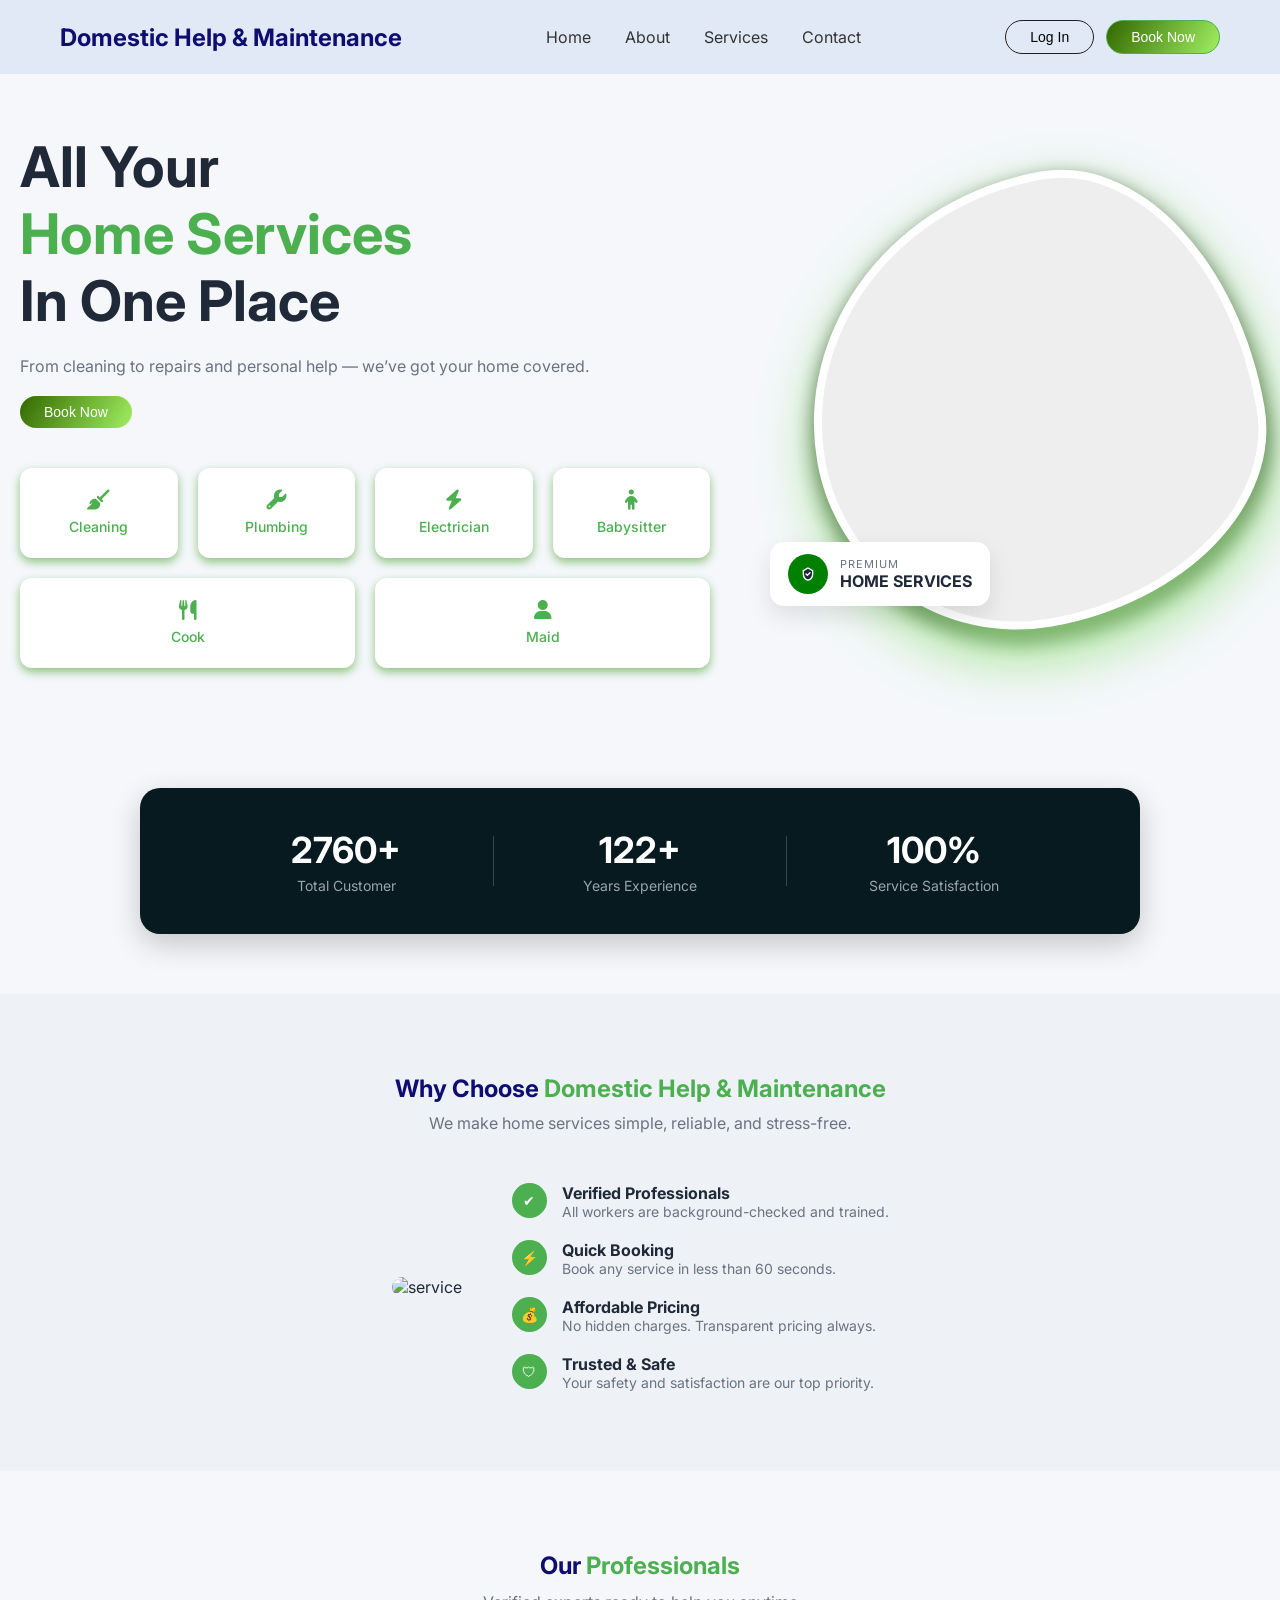
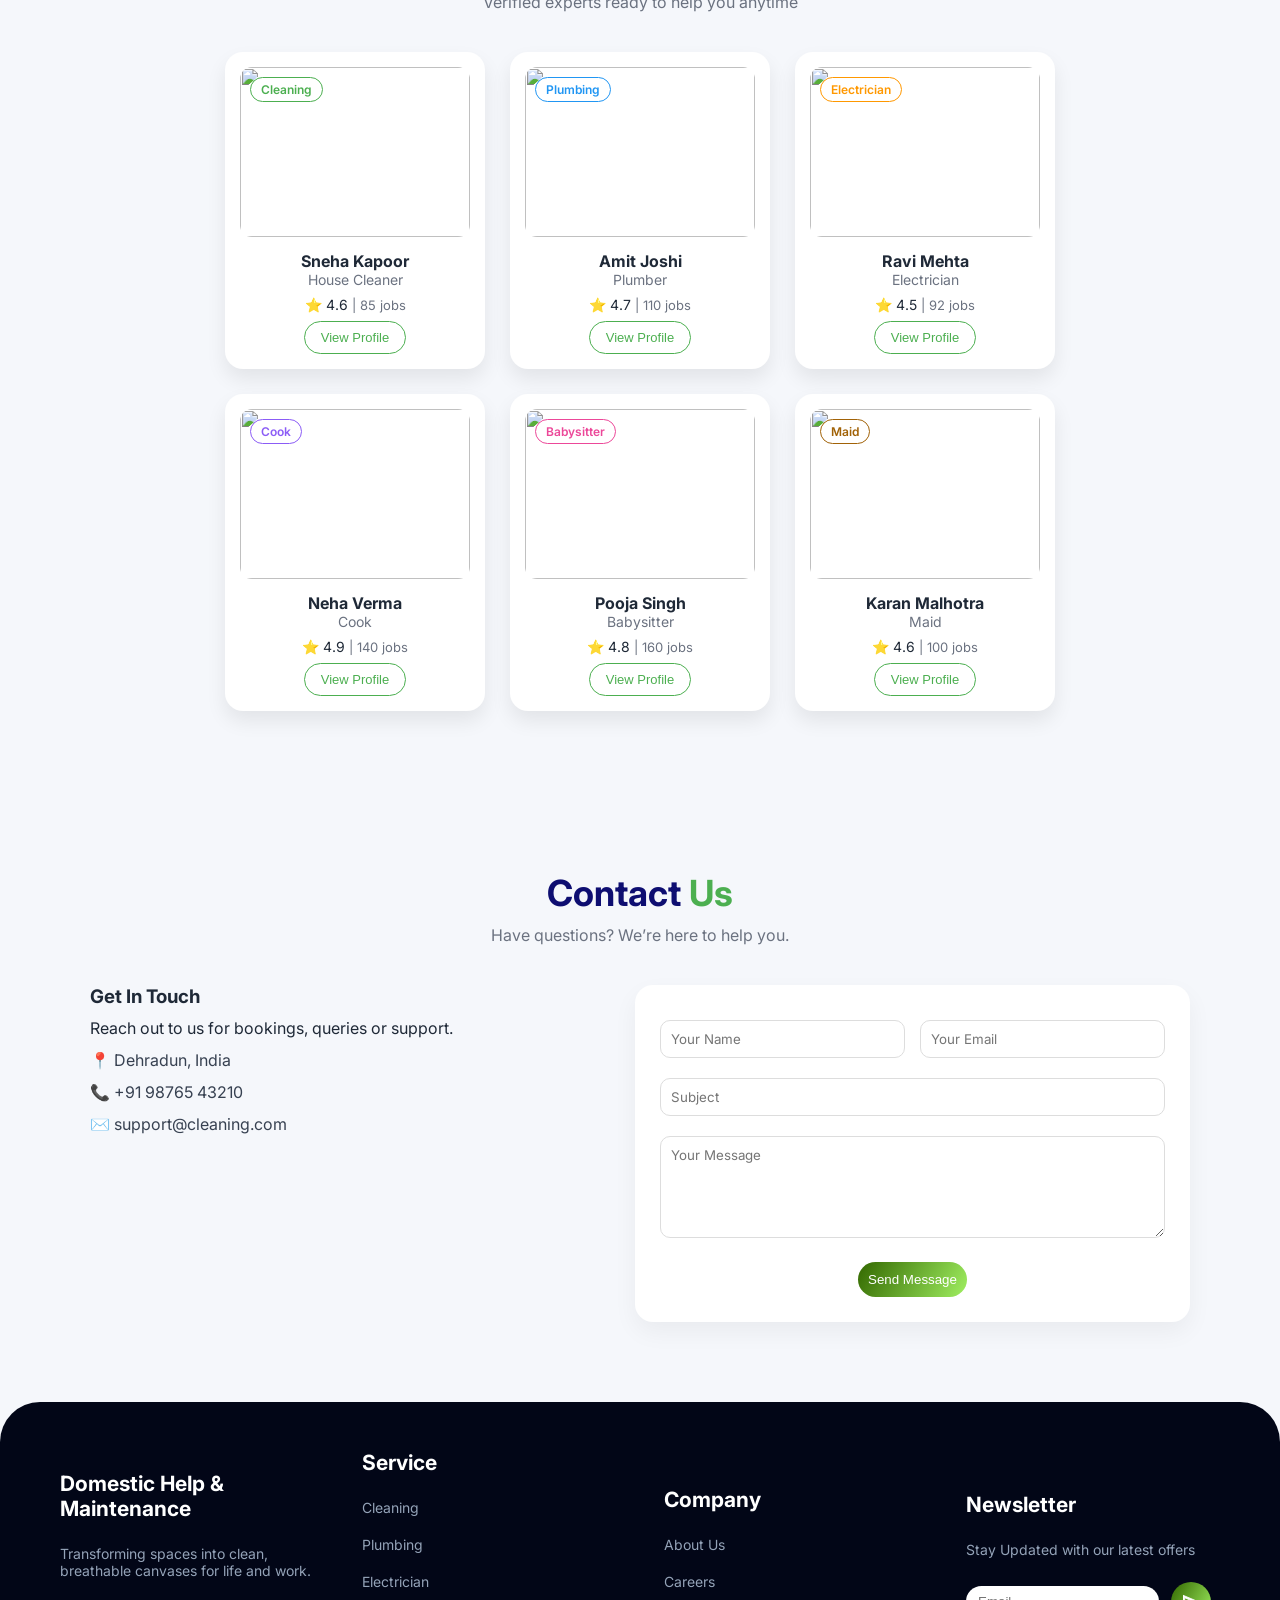
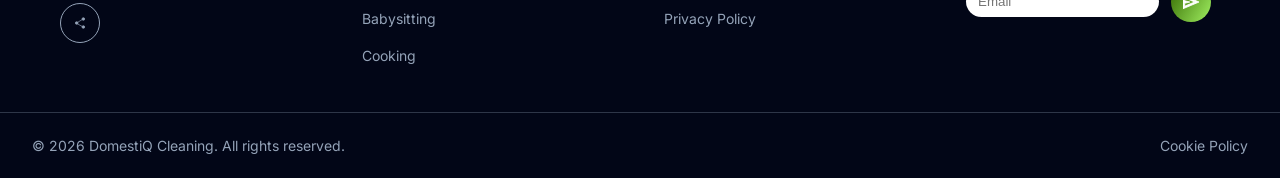
==== index.html @ 8d1238a6 "Removed duplicate images from root, kept images folder clean" ====
<!DOCTYPE html>
<html lang="en">
<head>
  <meta charset="UTF-8">
  <meta name="viewport" content="width=device-width, initial-scale=1.0">
  <title>Cleaning Service</title>
  <link rel="stylesheet" href="style.css">
  <link href="https://fonts.googleapis.com/css2?family=Inter:wght@300;400;600;700&display=swap" rel="stylesheet">
  <link rel="stylesheet" href="https://cdnjs.cloudflare.com/ajax/libs/font-awesome/6.5.0/css/all.min.css">
</head>
<body>

<header>
  <h2>Domestic Help & Maintenance</h2>
  <nav>
    <a href="#home">Home</a>
    <a href="#about">About</a>
    <a href="#services">Services</a>
    <a href="#contact">Contact</a>
    <span id="userDisplay"></span>
  </nav>
    <div class="buttons">
    <a href="login.html"><button class="button ordinary">Log In</button></a>
    <button onclick="document.getElementById('contact').scrollIntoView({behavior:'smooth'})"  class="button green">Book Now</button>
  </div>
</header>

<section id="home" class="hero">
  <div class="hero-text">
    <h1>All Your <br> <span>Home Services</span> <br>In One Place</h1>
<p>From cleaning to repairs and personal help — we’ve got your home covered.</p>
    <button onclick="document.getElementById('contact').scrollIntoView({behavior:'smooth'})"  class="btn-primary">Book Now</button>

      <section id="services" class="features">

<div class="card" onclick="selectService('Cleaning')">
  <i class="fas fa-broom"></i>
  <span>Cleaning</span>
</div>

<div class="card" onclick="selectService('Plumbing')">
  <i class="fas fa-wrench"></i>
  <span>Plumbing</span>
</div>

<div class="card" onclick="selectService('Electrician')">
  <i class="fas fa-bolt"></i>
  <span>Electrician</span>
</div>

<div class="card" onclick="selectService('Babysitter')">
  <i class="fas fa-child"></i>
  <span>Babysitter</span>
</div>

<div class="card" onclick="selectService('Cook')">
  <i class="fas fa-utensils"></i>
  <span>Cook</span>
</div>

<div class="card" onclick="selectService('Maid')">
  <i class="fas fa-user"></i>
  <span>Maid</span>
</div>

</section>
  </div>
    <!-- IMAGE SIDE -->
    <div class="hero-wrapper">

        <div class="hero-img">
            <img src="home.png" alt="cleaner">
        </div>

        <div class="badge">
            <div class="icon">
                <svg viewBox="0 0 24 24" fill="none">
                    <path d="M12 3l7 4v5c0 5-3.5 9-7 9s-7-4-7-9V7l7-4z"
                          stroke="white" stroke-width="2"/>
                    <path d="M9 12l2 2 4-4"
                          stroke="white" stroke-width="2"
                          stroke-linecap="round"
                          stroke-linejoin="round"/>
                </svg>
            </div>
            <div class="badge-text">
                <span class="small">PREMIUM</span>
                <span class="big">HOME SERVICES</span>
          </div>
         </div>
</section>

<section class="stats">
    <div class="stats-container">
        <div class="stat">
            <h2>2760+</h2>
            <p>Total Customer</p>
        </div>

        <div class="divider"></div>

        <div class="stat">
            <h2>122+</h2>
            <p>Years Experience</p>
        </div>

        <div class="divider"></div>

        <div class="stat">
            <h2>100%</h2>
            <p>Service Satisfaction</p>
        </div>
    </div>
</section>

<!--WHY CHOOSE US -->

<section id="about" class="why">

  <h2>Why Choose <span>Domestic Help & Maintenance</span></h2>
  <p class="sub">We make home services simple, reliable, and stress-free.</p>

  <div class="why-container">

    <!-- LEFT IMAGE -->
    <div class="why-image">
      <img src="why.png" alt="service">
    </div>

    <!-- RIGHT CONTENT -->
    <div class="why-content">

      <div class="why-item">
        <div class="icon">✔</div>
        <div>
          <h3>Verified Professionals</h3>
          <p>All workers are background-checked and trained.</p>
        </div>
      </div>

      <div class="why-item">
        <div class="icon">⚡</div>
        <div>
          <h3>Quick Booking</h3>
          <p>Book any service in less than 60 seconds.</p>
        </div>
      </div>

      <div class="why-item">
        <div class="icon">💰</div>
        <div>
          <h3>Affordable Pricing</h3>
          <p>No hidden charges. Transparent pricing always.</p>
        </div>
      </div>

      <div class="why-item">
        <div class="icon">🛡</div>
        <div>
          <h3>Trusted & Safe</h3>
          <p>Your safety and satisfaction are our top priority.</p>
        </div>
      </div>
    </div>

  </div>

</section>

<!--WORKERS-->
<section class="workers">

  <h2>Our <span>Professionals</span></h2>
  <p class="sub">Verified experts ready to help you anytime</p>

  <div class="worker-grid">

    <!-- CARD -->
    <div class="worker-card">
      <div class="img-box">
        <span class="tag green">Cleaning</span>
        <img src="clean.png">
      </div>
      <h3>Sneha Kapoor</h3>
      <p>House Cleaner</p>
      <div class="rating">⭐ 4.6 <span>| 85 jobs</span></div>
      <button onclick="viewProfile('Sneha Kapoor','House Cleaner','4.6','85')">
        
  View Profile
</button>
    </div>

    <div class="worker-card">
      <div class="img-box">
        <span class="tag blue">Plumbing</span>
        <img src="plumber.png">
      </div>
      <h3>Amit Joshi</h3>
      <p>Plumber</p>
      <div class="rating">⭐ 4.7 <span>| 110 jobs</span></div>
      <button onclick="viewProfile('Amit Joshi','Plumber','4.7','110')">View Profile</button>
    </div>

    <div class="worker-card">
      <div class="img-box">
        <span class="tag orange">Electrician</span>
        <img src="elect.png">
      </div>
      <h3>Ravi Mehta</h3>
      <p>Electrician</p>
      <div class="rating">⭐ 4.5 <span>| 92 jobs</span></div>
      <button onclick="viewProfile('Ravi Mehta','Electrician','4.5','92')">View Profile</button>
    </div>

    <div class="worker-card">
      <div class="img-box">
        <span class="tag purple">Cook</span>
        <img src="cook.png">
      </div>
      <h3>Neha Verma</h3>
      <p>Cook</p>
      <div class="rating">⭐ 4.9 <span>| 140 jobs</span></div>
      <button onclick="viewProfile('Neha Verma','Cook','4.9','140')">View Profile</button>
    </div>

    <div class="worker-card">
      <div class="img-box">
        <span class="tag pink">Babysitter</span>
        <img src="babysit.png">
      </div>
      <h3>Pooja Singh</h3>
      <p>Babysitter</p>
      <div class="rating">⭐ 4.8 <span>| 160 jobs</span></div>
      <button onclick="viewProfile('Pooja Singh','Babysitter','4.8','160')">View Profile</button>

    </div>

    <div class="worker-card">
      <div class="img-box">
        <span class="tag brown">Maid</span>
        <img src="maid.png">
      </div>
      <h3>Karan Malhotra</h3>
      <p>Maid</p>
      <div class="rating">⭐ 4.6 <span>| 100 jobs</span></div>
      <button onclick="viewProfile('Karan Malhotra','Maid','4.6','100')">View Profile</button>
    </div>

  </div>

</section>

<!--CONTACT-->
<section id="contact" class="contact">

  <h2>Contact <span>Us</span></h2>
  <p class="sub">Have questions? We’re here to help you.</p>

  <div class="contact-container">

    <!-- LEFT INFO -->
    <div class="contact-info">
      <h3>Get In Touch</h3>
      <p>Reach out to us for bookings, queries or support.</p>

      <div class="info-item">
        📍 <span>Dehradun, India</span>
      </div>

      <div class="info-item">
        📞 <span>+91 98765 43210</span>
      </div>

      <div class="info-item">
        ✉️ <span>support@cleaning.com</span>
      </div>
    </div>

    <!-- RIGHT FORM -->
    <form class="contact-form">

      <div class="input-group">
        <input type="text" placeholder="Your Name" required>
        <input type="email" placeholder="Your Email" required>
      </div>

      <input type="text" placeholder="Subject">

      <textarea rows="5" placeholder="Your Message"></textarea>

      <button type="submit">Send Message</button>

    </form>

  </div>

</section>
<footer class="footer">

  <div class="mainContainer">

    <!-- Column 1 -->
    <div class="container">
      <h2>Domestic Help & Maintenance</h2>
      <p>
        Transforming spaces into clean, breathable canvases for life and work.
      </p>

      <button class="icon icon-outline">
        <!-- Share Icon -->
        <svg viewBox="0 0 24 24" fill="none">
          <circle cx="7" cy="12" r="2" stroke="currentColor"/>
          <circle cx="17" cy="6" r="2" stroke="currentColor"/>
          <circle cx="17" cy="18" r="2" stroke="currentColor"/>
          <path d="M15 7L8.5 11" stroke="currentColor" stroke-linecap="round"/>
          <path d="M8.5 13.5L15 17" stroke="currentColor" stroke-linecap="round"/>
        </svg>
      </button>
    </div>

    <!-- Column 2 -->
    <div class="container">
      <h2>Service</h2>
      <ul>
        <li>Cleaning</li>
<li>Plumbing</li>
<li>Electrician</li>
<li>Babysitting</li>
<li>Cooking</li>
      </ul>
    </div>

    <!-- Column 3 -->
    <div class="container">
      <h2>Company</h2>
      <ul>
        <li>About Us</li>
        <li>Careers</li>
        <li>Privacy Policy</li>
      </ul>
    </div>

    <!-- Column 4 -->
    <div class="container">
      <h2>Newsletter</h2>
      <p>Stay Updated with our latest offers</p>

      <div class="mail">
        <input type="text" placeholder="Email" />

        <button class="icon icon-green">
          <!-- Send Icon -->
          <svg viewBox="0 0 19 16">
            <path d="M0 16V0L19 8L0 16ZM2 13L13.85 8L2 3V6.5L8 8L2 9.5V13Z"/>
          </svg>
        </button>
      </div>
    </div>

  </div>

  <!-- Bottom Bar -->
  <div class="horizontalBorder">
    <p>© 2026 DomestiQ Cleaning. All rights reserved.</p>

    <div class="links">
      <p>Cookie Policy</p>
    </div>
  </div>

</footer>

<div id="profileModal" class="modal">
  <div class="modal-content">
    <h3 id="pName"></h3>
    <p id="pRole"></p>
    <p id="pRating"></p>
    <button onclick="closeProfile()">Close</button>
  </div>
</div>

<!--JS-->
<script>
function selectService(service){

  document.querySelectorAll(".worker-card").forEach(card=>{
    if(card.innerText.includes(service)){
      card.style.display = "block";
    } else {
      card.style.display = "none";
    }
  });

  document.querySelector(".workers").scrollIntoView({
    behavior: "smooth"
  });
}

function viewProfile(name, role, rating, jobs){
  document.getElementById("profileModal").style.display = "flex";

  document.getElementById("pName").innerText = name;
  document.getElementById("pRole").innerText = role;
  document.getElementById("pRating").innerText =
    "⭐ " + rating + " | " + jobs + " jobs";
}

function closeProfile(){
  document.getElementById("profileModal").style.display = "none";

}
function openBooking(service){
  localStorage.setItem("selectedService", service);
  document.getElementById("bookingModal").style.display = "flex";
}
document.getElementById("serviceName").innerText =
  localStorage.getItem("selectedService");
  
let user = localStorage.getItem("userEmail");

if(user){
  document.getElementById("userDisplay").innerText = "Hi, " + user;
}
</script>
</body>
</html>
---- style.css ----
* {
  margin: 0;
  padding: 0;
  box-sizing: border-box;
}
html {
  scroll-behavior: smooth;
}
body {
  font-family: "Inter", sans-serif;
  background: #f5f7fb;
  color: #1f2937;
}

header {
  display: flex;
  justify-content: space-between;
  align-items: center;
  padding: 20px 60px;
  background-color: #e1e9f7;
}
h2{
  color: rgb(14, 14, 113);
}

nav a {
  margin: 0 15px;
  text-decoration: none;
  color: #333;
}

.buttons {
  display: flex;
  gap: 12px;
}
 .button {
  padding: 8px 24px;
  border: 0;
  border-radius: 44px;

  font-size: 14px;
  text-align: center;
  white-space: nowrap;
  cursor: pointer;

 }

/* 🔑 IMPORTANT: this is how you combine classes in normal CSS */
.button.ordinary {
  background-color: transparent;
  color: #000;
  border: solid 0.8px #1f1f1f;
}

.button.green {
  background: linear-gradient(
    300deg,
    rgba(160, 239, 97, 1) 0%,
    rgba(51, 104, 0, 1) 100%
  );
  color: white;
}
.btn-primary{
  background: linear-gradient(
    300deg,
    rgba(160, 239, 97, 1) 0%,
    rgba(51, 104, 0, 1) 100%
  );
  color: white;
    padding: 8px 24px;
  border: 0;
  border-radius: 44px;

  font-size: 14px;
  text-align: center;
  white-space: nowrap;
  cursor: pointer;

}

.hero {
  display: flex;
  align-items: center;
  justify-content: space-between;
  padding: 60px;
  max-width: 1400px;   /* THIS is the key */
    margin: 0 auto;      /* centers everything */

    padding: 60px 20px;  /* less side padding */
    gap: 40px;           /* spacing between text & image */

}
.hero-text h1 {
  font-size: 56px;
  line-height: 1.2;
}
.hero-text span {
  color: #4caf50;
}
.hero-text p {
  margin: 20px 0;
  color: #6b7280;
}
.hero-wrapper {
    position: relative;
    width: fit-content;
}

/* blob shape */
.hero-img {
    width: 450px;
    height: 450px;
    border-radius: 60% 40% 55% 45% / 55% 60% 40% 45%;
    overflow: hidden;
    background: #eee;

    transform: rotate(-10deg);
    border: 8px solid #fff; /* white outline */
     box-shadow: 
        0 25px 60px rgba(151, 226, 130, 0.994),
        0 10px 20px rgb(16, 13, 13);
}

/* image inside */
.hero-img img {
    width: 120%;
    height: 120%;
    object-fit: cover;

    transform: rotate(10deg); /* fix tilt */
}

.badge {
    display: flex;
    align-items: center;
    gap: 14px;
    position: absolute;
    bottom: 30px;
    left: -50px;
    background: #f3f4f6; /* soft gray */
    padding: 14px 20px;

    border-radius: 16px;
    width: fit-content;

    box-shadow: 0 15px 30px rgba(0,0,0,0.1);
}

/* icon circle */
.badge-icon {
    width: 48px;
    height: 48px;
    background: #2e7d32;

    border-radius: 50%;

    display: flex;
    align-items: center;
    justify-content: center;
}

.badge-icon svg {
    width: 22px;
    height: 22px;
}

/* text */
.badge-text {
    display: flex;
    flex-direction: column;
}

.small {
    font-size: 11px;
    color: #6b7280;
    letter-spacing: 1px;
}

.big {
    font-size: 16px;
    font-weight: 700;
    color: #1f2937;
}
.features {
  display: flex;
  gap: 20px;
  padding: 40px 60px 0 0 ;
  justify-content: center;
  flex-wrap: wrap;
}
.card {
  display: flex;
  flex-direction: column;   /* THIS is the main change */
  align-items: center;
  justify-content: center;
  gap: 8px;
  flex: 1 1 150px; /* responsive sizing */
  width: 150px;
  height:90px;
  padding: 15px;
  background: #ffffff;
  border-radius: 12px;
  text-align: center;
  box-shadow: 0 4px 10px rgb(141, 194, 126);
}
.card i {
  font-size: 20px;
  color: #4caf50;
}
.card span {
  font-size: 14px;
  font-weight: 500;
  white-space: nowrap;
}

/* BADGE */
.badge {
    position: absolute;
    bottom: 20px;
    left: -40px;

    display: flex;
    align-items: center;
    gap: 12px;

    background: white;
    padding: 12px 18px;
    border-radius: 14px;
    box-shadow: 0 10px 25px rgba(0,0,0,0.1);
}

.icon {
    background: green;
    width: 36px;
    height: 36px;
    border-radius: 50%;

    display: flex;
    align-items: center;
    justify-content: center;
}

.icon svg {
    width: 18px;
}

.stats {
    display: flex;
    justify-content: center;
    margin: 60px 0;
}

.stats-container {
    background: #071a1f;
    color: white;
    display: flex;
    align-items: center;
    justify-content: space-between;
    padding: 40px 60px;
    border-radius: 20px;
    width: 80%;
    max-width: 1000px;
    box-shadow: 0 10px 30px rgba(0,0,0,0.2);
}

.stat {
    text-align: center;
    flex: 1;
}

.stat h2 {
    font-size: 36px;
    font-weight: 700;
}

.stat p {
    font-size: 14px;
    color: #9ca3af;
    margin-top: 5px;
}
.stats h2{
  color:white;
}
/* vertical lines */
.divider {
    width: 1px;
    height: 50px;
    background: rgba(255,255,255,0.2);
}

/* why choose us */

/* WHY SECTION */
.why {
  padding: 80px 20px;
  background: #eef2f7;
  text-align: center;
}
.why h2 {
  margin-bottom: 10px;
}
.why h2 span {
  color: #4caf50;
}

.why .sub {
  color: #6b7280;
  margin-bottom: 50px;
   margin-top: 10px;
}

/* LAYOUT */
.why-container {
  display: flex;
  align-items: center;
  justify-content: center;
  gap: 50px;

  max-width: 1100px;
  margin: auto;
  flex-wrap: wrap;
}

/* IMAGE */
.why-image img {
  width: 350px;
  border-radius: 20px;
  object-fit: cover;
}

/* CONTENT */
.why-content {
  display: flex;
  flex-direction: column;
  gap: 20px;
  max-width: 450px;
  text-align: left;
}

/* ITEM */
.why-item {
  display: flex;
  gap: 15px;
  align-items: flex-start;
}

/* ICON */
.why-item .icon {
  background: #4caf50;
  color: white;
  width: 35px;
  height: 35px;
  border-radius: 50%;

  display: flex;
  align-items: center;
  justify-content: center;

  font-size: 14px;
}

/* TEXT */
.why-item h3 {
  font-size: 16px;
}

.why-item p {
  font-size: 14px;
  color: #6b7280;
}

/* WORKERS SECTION */
.workers {
  padding: 80px 20px;
  text-align: center;
}

.workers h2 {
  margin-bottom: 12px;
}

.workers h2 span {
  color: #4caf50;
}

.workers .sub {
  color: #6b7280;
  margin-top: 0;
  margin-bottom: 40px;
}

/* FLEX GRID */
.worker-grid {
  display: flex;
  flex-wrap: wrap;
  justify-content: center;
  gap: 25px;

  max-width: 1100px;
  margin: auto;
}

/* CARD */
.worker-card {
  flex: 0 1 260px;

  background: white;
  border-radius: 18px;
  padding: 15px;
  text-align: center;

  box-shadow: 0 10px 20px rgba(0,0,0,0.08);
  transition: 0.3s;
}

/* IMAGE BOX */
.img-box {
  position: relative;
}

.img-box img {
  width: 100%;
  height: 170px;
  object-fit: cover;
  border-radius: 12px;
}

/* TAG */
.tag {
  position: absolute;
  top: 10px;
  left: 10px;

  padding: 4px 10px;
  font-size: 12px;
  border-radius: 20px;
  background: white;
  font-weight: 600;
}

/* TAG COLORS */
.green { color: #4caf50; border: 1px solid #4caf50; }
.blue { color: #2196f3; border: 1px solid #2196f3; }
.orange { color: #ff9800; border: 1px solid #ff9800; }
.purple { color: #8b5cf6; border: 1px solid #8b5cf6; }
.pink { color: #ec4899; border: 1px solid #ec4899; }
.brown { color: #a16207; border: 1px solid #a16207; }

/* TEXT */
.worker-card h3 {
  margin-top: 10px;
  font-size: 16px;
}

.worker-card p {
  font-size: 14px;
  color: #6b7280;
}

.rating {
  font-size: 14px;
  margin: 8px 0;
}

.rating span {
  color: #6b7280;
  font-size: 13px;
}

/* BUTTON */
.worker-card button {
  padding: 8px 16px;
  border-radius: 20px;
  border: 1px solid #4caf50;
  background: transparent;
  color: #4caf50;
  cursor: pointer;
  font-size: 13px;
}

.worker-card button:hover {
  background: #4caf50;
  color: white;
}

/* HOVER */
.worker-card:hover {
  transform: translateY(-6px);
  box-shadow: 0 15px 30px rgba(0,0,0,0.15);
}

.checks {
  margin-top: 10px;
  display: flex;
  gap: 15px;
  color: #2e7d32;
  font-size: 14px;
}

.contact {
  padding: 80px 20px;
  background: #f5f7fb;
  text-align: center;
}

.contact h2 {
  font-size: 36px;
}

.contact h2 span {
  color: #4caf50;
}

.contact .sub {
  color: #6b7280;
  margin: 10px 0 40px;
}

/* LAYOUT */
.contact-container {
  display: flex;
  gap: 40px;
  max-width: 1100px;
  margin: auto;
  align-items: flex-start;
}

/* LEFT */
.contact-info {
  flex: 1;
  text-align: left;
}

.contact-info h3 {
  margin-bottom: 10px;
}

.info-item {
  margin: 12px 0;
  color: #374151;
}

/* RIGHT FORM */
.contact-form {
  flex: 1;
  background: white;
  padding: 25px;
  border-radius: 18px;
  box-shadow: 0 10px 25px rgba(0,0,0,0.05);
}

.input-group {
  display: flex;
  gap: 15px;
}

.contact-form input,
.contact-form textarea {
  width: 100%;
  margin: 10px 0;
  padding: 10px;
  border-radius: 10px;
  border: 1px solid #ddd;
  font-family: inherit;
}

.contact-form button {
  margin-top: 10px;
  padding: 10px;
  border: none;
  border-radius: 25px;
  background: linear-gradient(300deg, #a0ef61, #336800);
  color: white;
  cursor: pointer;
}
.footer {
  width: 100%;
  background-color: #020617;
  color: #94A3B8;

  position: relative;
  bottom: 0;

  font-size: 14px;
  border-radius: 40px 40px 0 0;
}

.mainContainer {
  padding: 48px 60px;

  display: flex;
  gap: 48px;

  align-items: center;
  justify-content: space-between;
}

.container {
  width: 260px;

  display: flex;
  flex-direction: column;
  gap: 24px;
}

.container h2 {
  color: white;
}

.container ul {
  list-style: none;
  padding: 0;

  display: flex;
  flex-direction: column;
  gap: 20px;
}

.mail {
  display: flex;
  gap: 12px;
  align-items: center;
}

.mail input {
  padding: 8px 12px;
  border-radius: 20px;
  border: none;
  outline: none;
}

/* Bottom */
.horizontalBorder {
  padding: 24px 32px;

  display: flex;
  justify-content: space-between;
  align-items: center;

  border-top: 1px solid #94a3b84e;
}

.links {
  display: flex;
  gap: 12px;
}

/* Buttons */
.icon {
  width: 40px;
  height: 40px;

  display: flex;
  align-items: center;
  justify-content: center;

  border-radius: 50%;
  border: none;
  cursor: pointer;
}

/* Outline icon (share) */
.icon-outline {
  border: 1px solid #94A3B8;
  color: #94A3B8;
  background: transparent;
}

/* Green icon (send) */
.icon-green {
  background: linear-gradient(
    300deg,
    rgba(160, 239, 97, 1) 0%,
    rgba(51, 104, 0, 1) 100%
  );
  color: white;
}

/* SVG inside buttons */
.icon svg {
  width: 16px;
  height: 16px;
  stroke: currentColor;
  fill: currentColor;
}


/* grid fix using flex */
.why-grid{
  display: flex;  
  flex-direction: column;

  gap: 20px;
}

.top-flex{
  display: flex;  
  flex-direction: row;
  gap: 20px;
}

.bottom-flex{
  display: flex;  
  flex-direction: row;
  gap: 20px;
}

.modal {
  display: none;
  position: fixed;
  top: 0;
  left: 0;
  width: 100%;
  height: 100%;
  background: rgba(0,0,0,0.5);

  align-items: center;
  justify-content: center;
}

.modal-content {
  background: white;
  padding: 20px;
  border-radius: 12px;
  text-align: center;
}
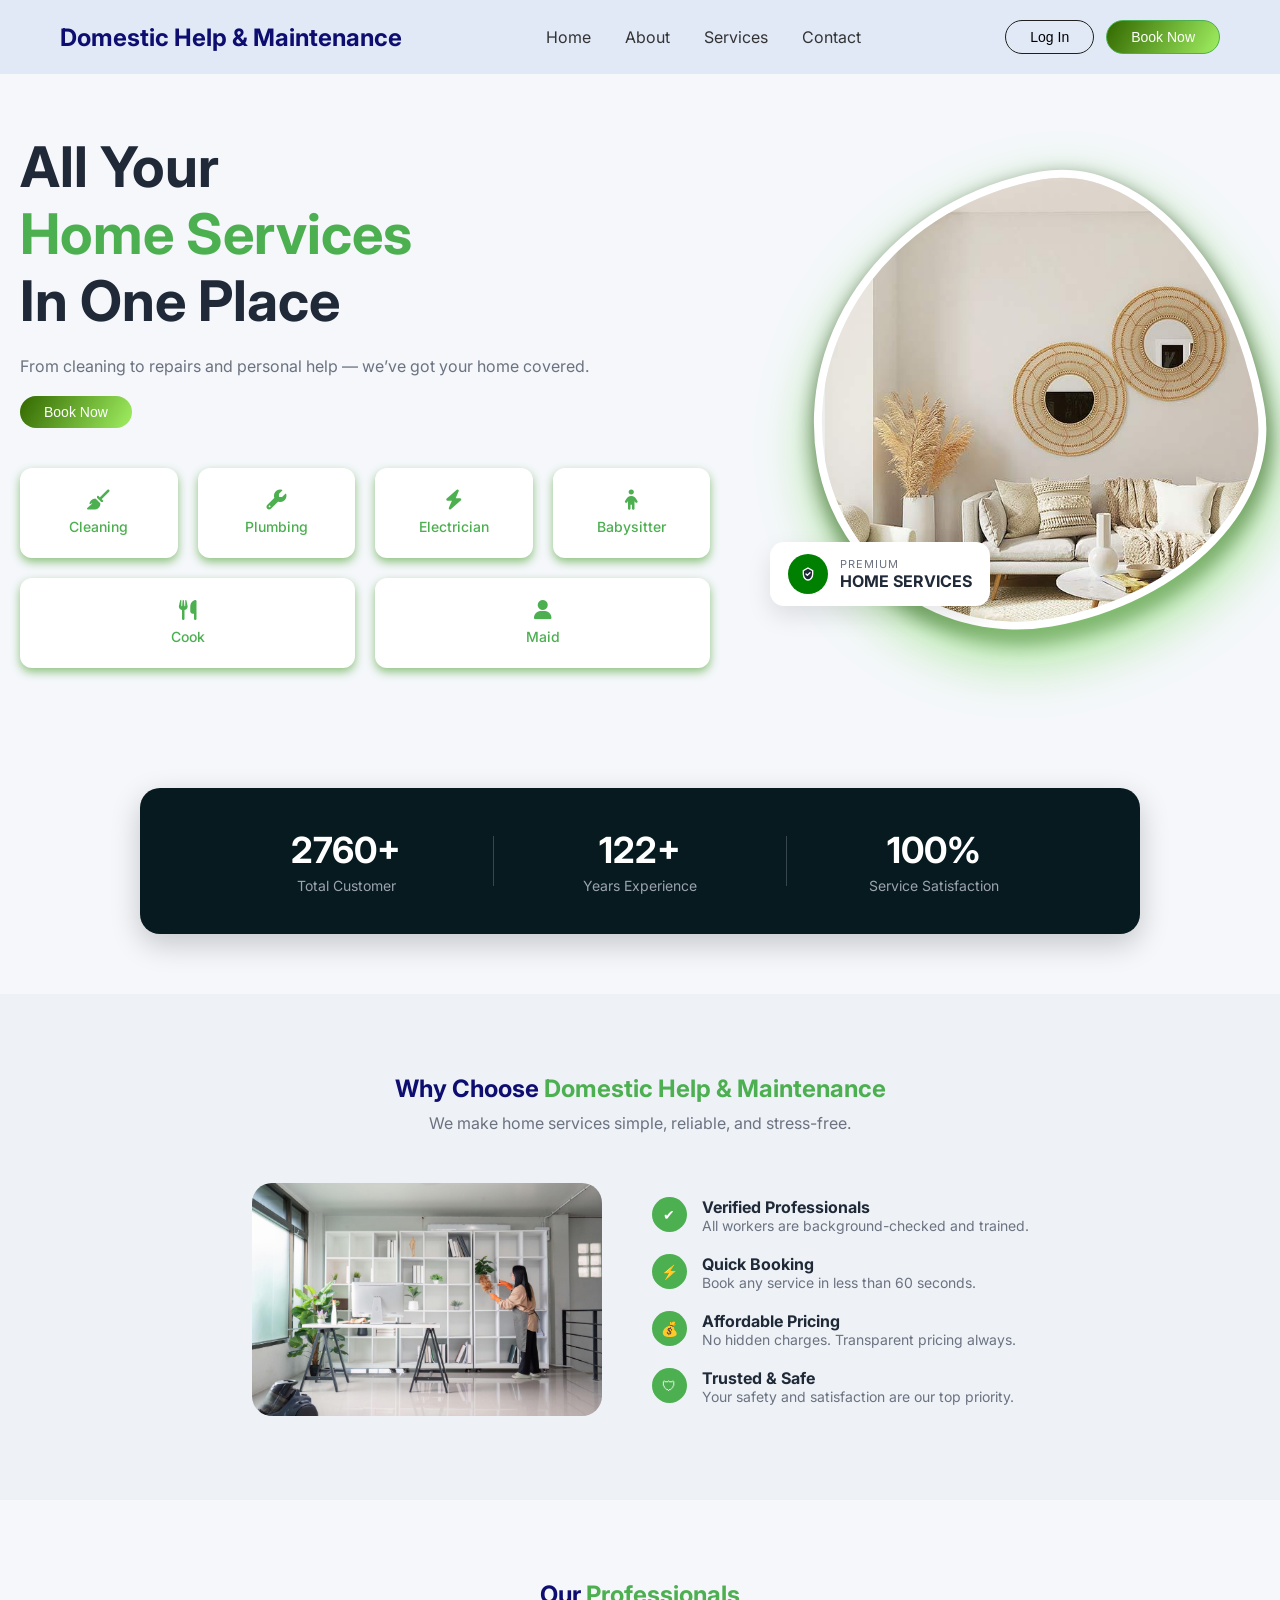
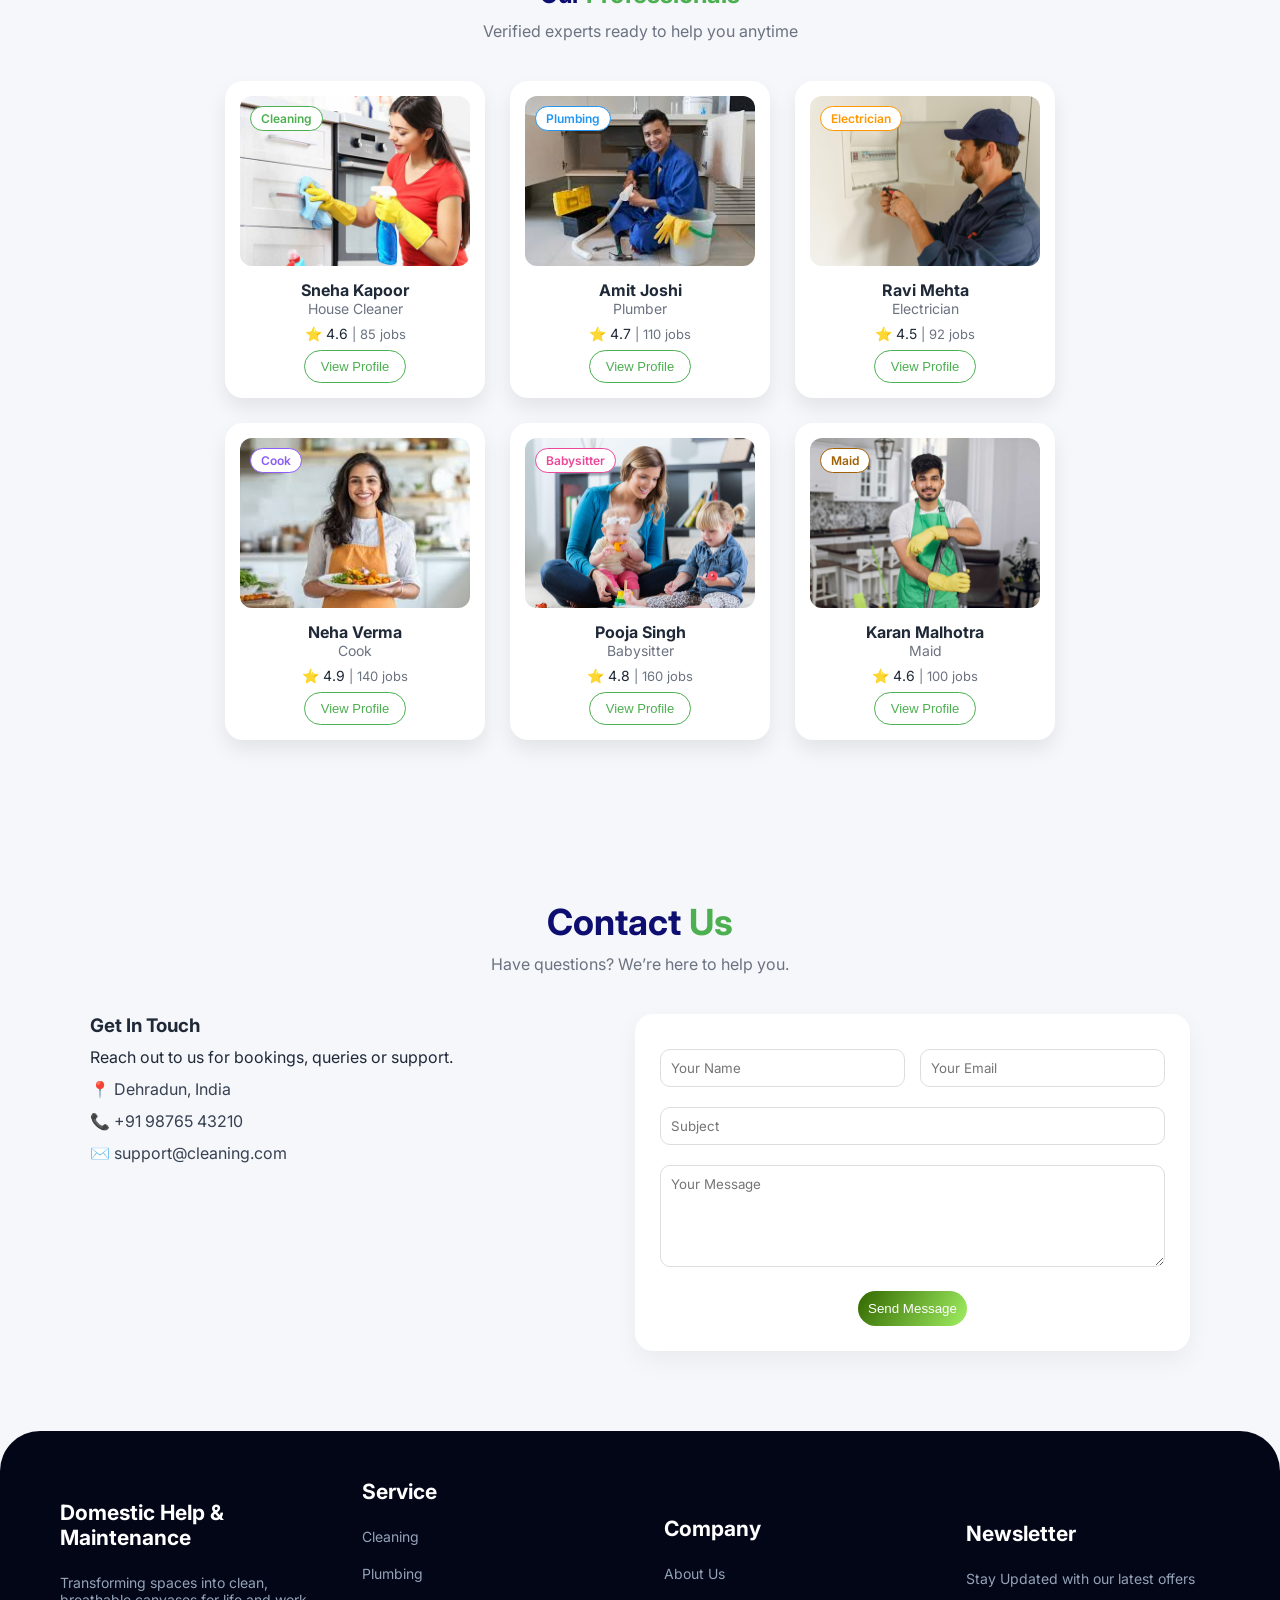
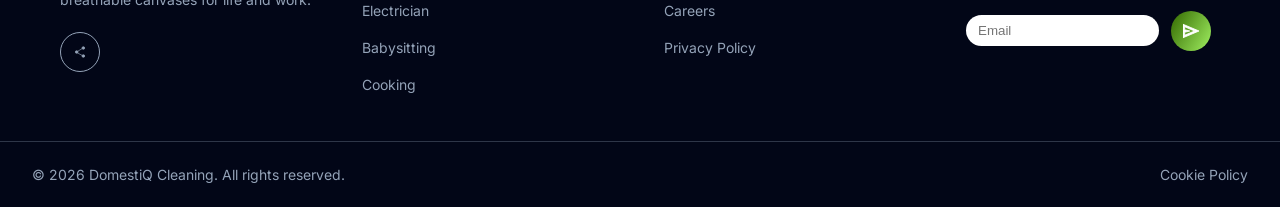
==== commit 64e03b8f: "fixed images path" ====
--- a/index.html
+++ b/index.html
@@ -69,7 +69,7 @@
     <div class="hero-wrapper">
 
         <div class="hero-img">
-            <img src="home.png" alt="cleaner">
+            <img src="images /home.png" alt="cleaner">
         </div>
 
         <div class="badge">
@@ -124,7 +124,7 @@
 
     <!-- LEFT IMAGE -->
     <div class="why-image">
-      <img src="why.png" alt="service">
+      <img src="images /why.png" alt="service">
     </div>
 
     <!-- RIGHT CONTENT -->
@@ -179,7 +179,7 @@
     <div class="worker-card">
       <div class="img-box">
         <span class="tag green">Cleaning</span>
-        <img src="clean.png">
+        <img src="images /clean.png">
       </div>
       <h3>Sneha Kapoor</h3>
       <p>House Cleaner</p>
@@ -193,7 +193,7 @@
     <div class="worker-card">
       <div class="img-box">
         <span class="tag blue">Plumbing</span>
-        <img src="plumber.png">
+        <img src="images /plumber.png">
       </div>
       <h3>Amit Joshi</h3>
       <p>Plumber</p>
@@ -204,7 +204,7 @@
     <div class="worker-card">
       <div class="img-box">
         <span class="tag orange">Electrician</span>
-        <img src="elect.png">
+        <img src="images /elect.png">
       </div>
       <h3>Ravi Mehta</h3>
       <p>Electrician</p>
@@ -215,7 +215,7 @@
     <div class="worker-card">
       <div class="img-box">
         <span class="tag purple">Cook</span>
-        <img src="cook.png">
+        <img src="images /cook.png">
       </div>
       <h3>Neha Verma</h3>
       <p>Cook</p>
@@ -226,7 +226,7 @@
     <div class="worker-card">
       <div class="img-box">
         <span class="tag pink">Babysitter</span>
-        <img src="babysit.png">
+        <img src="images /babysit.png">
       </div>
       <h3>Pooja Singh</h3>
       <p>Babysitter</p>
@@ -238,7 +238,7 @@
     <div class="worker-card">
       <div class="img-box">
         <span class="tag brown">Maid</span>
-        <img src="maid.png">
+        <img src="images /maid.png">
       </div>
       <h3>Karan Malhotra</h3>
       <p>Maid</p>
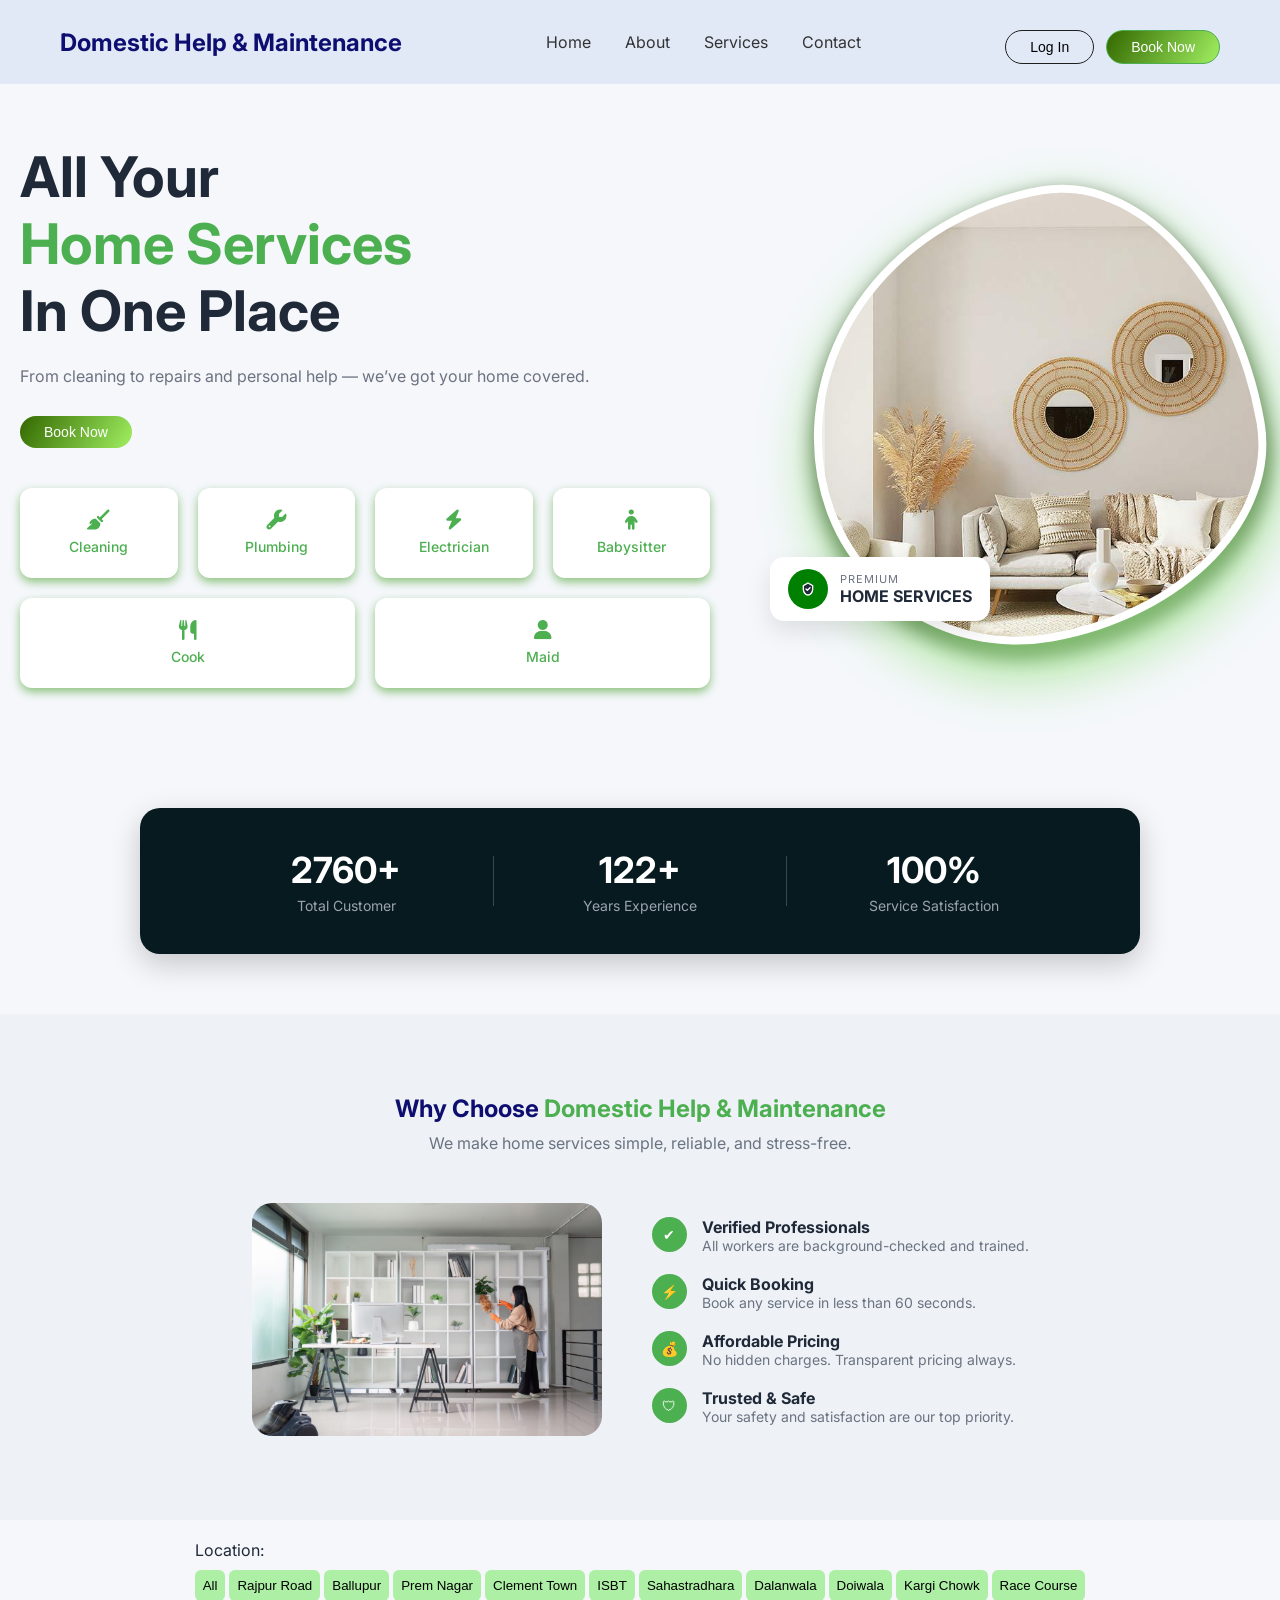
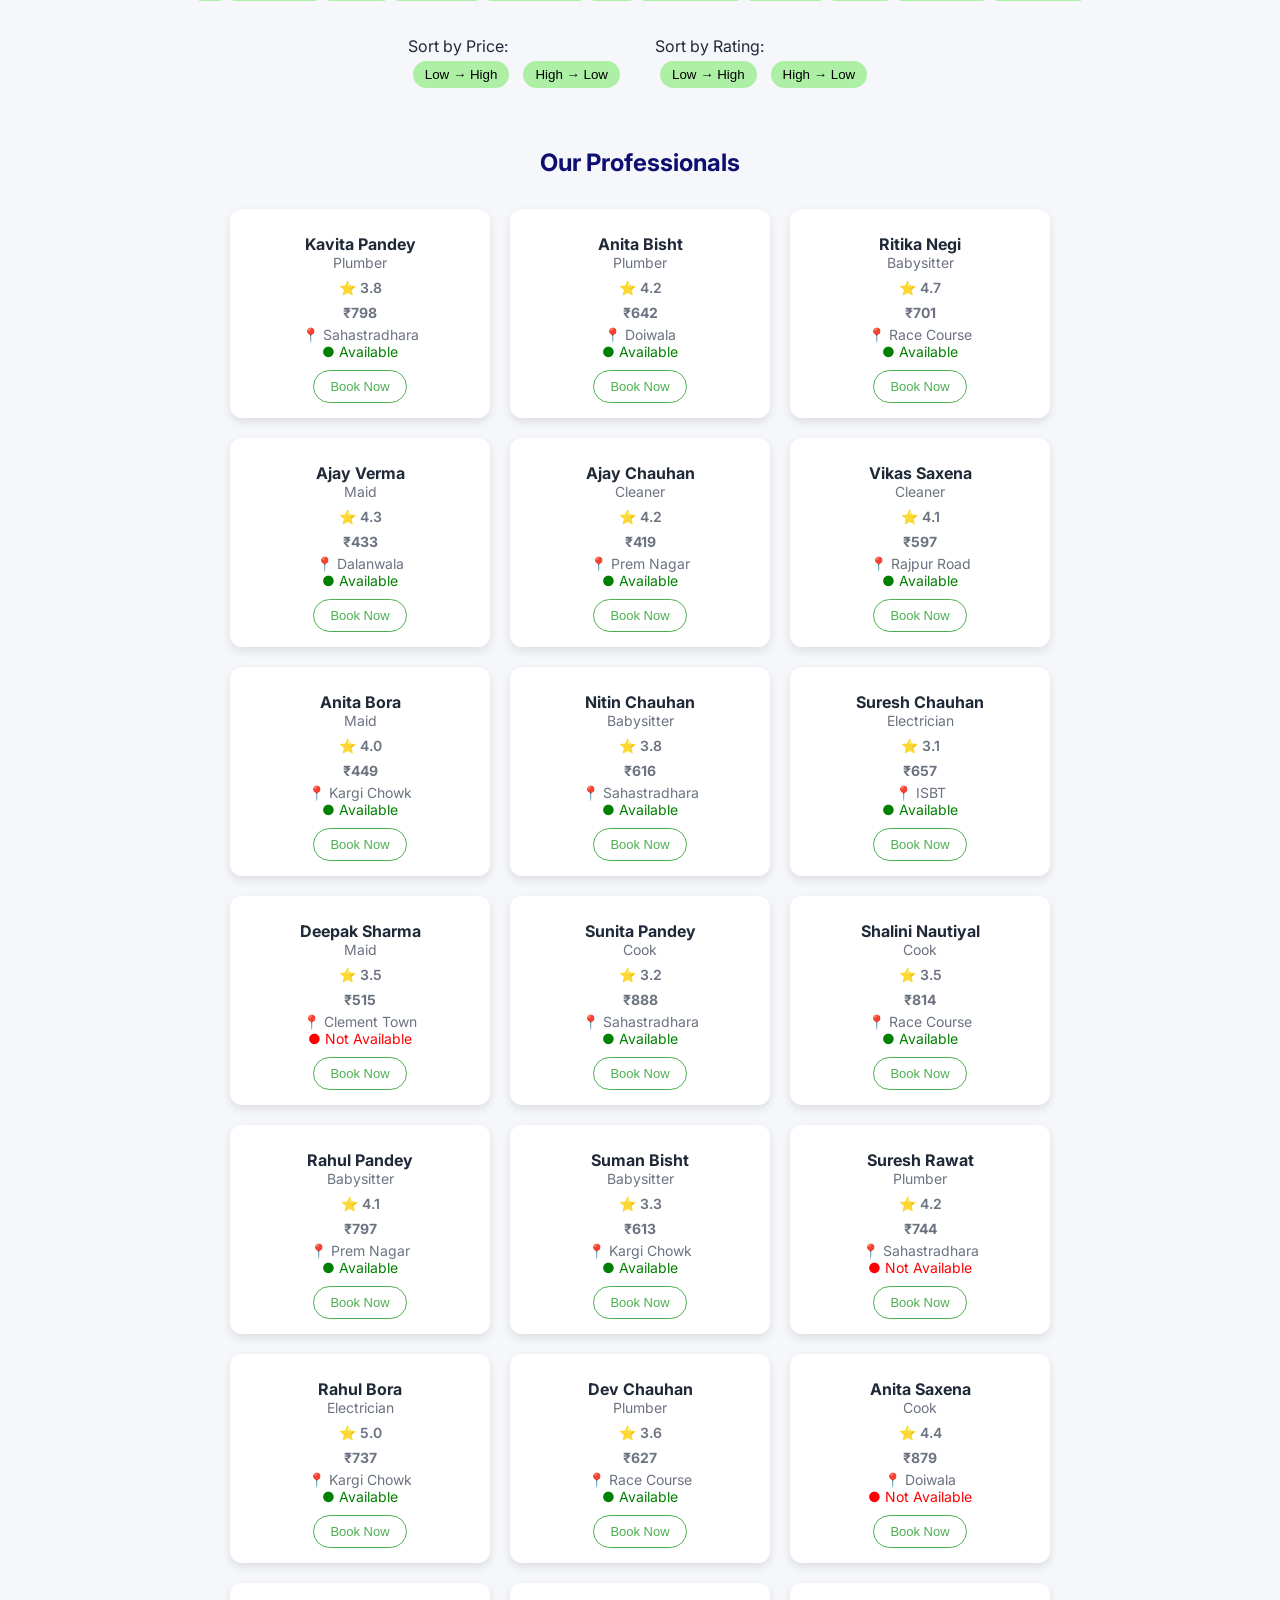
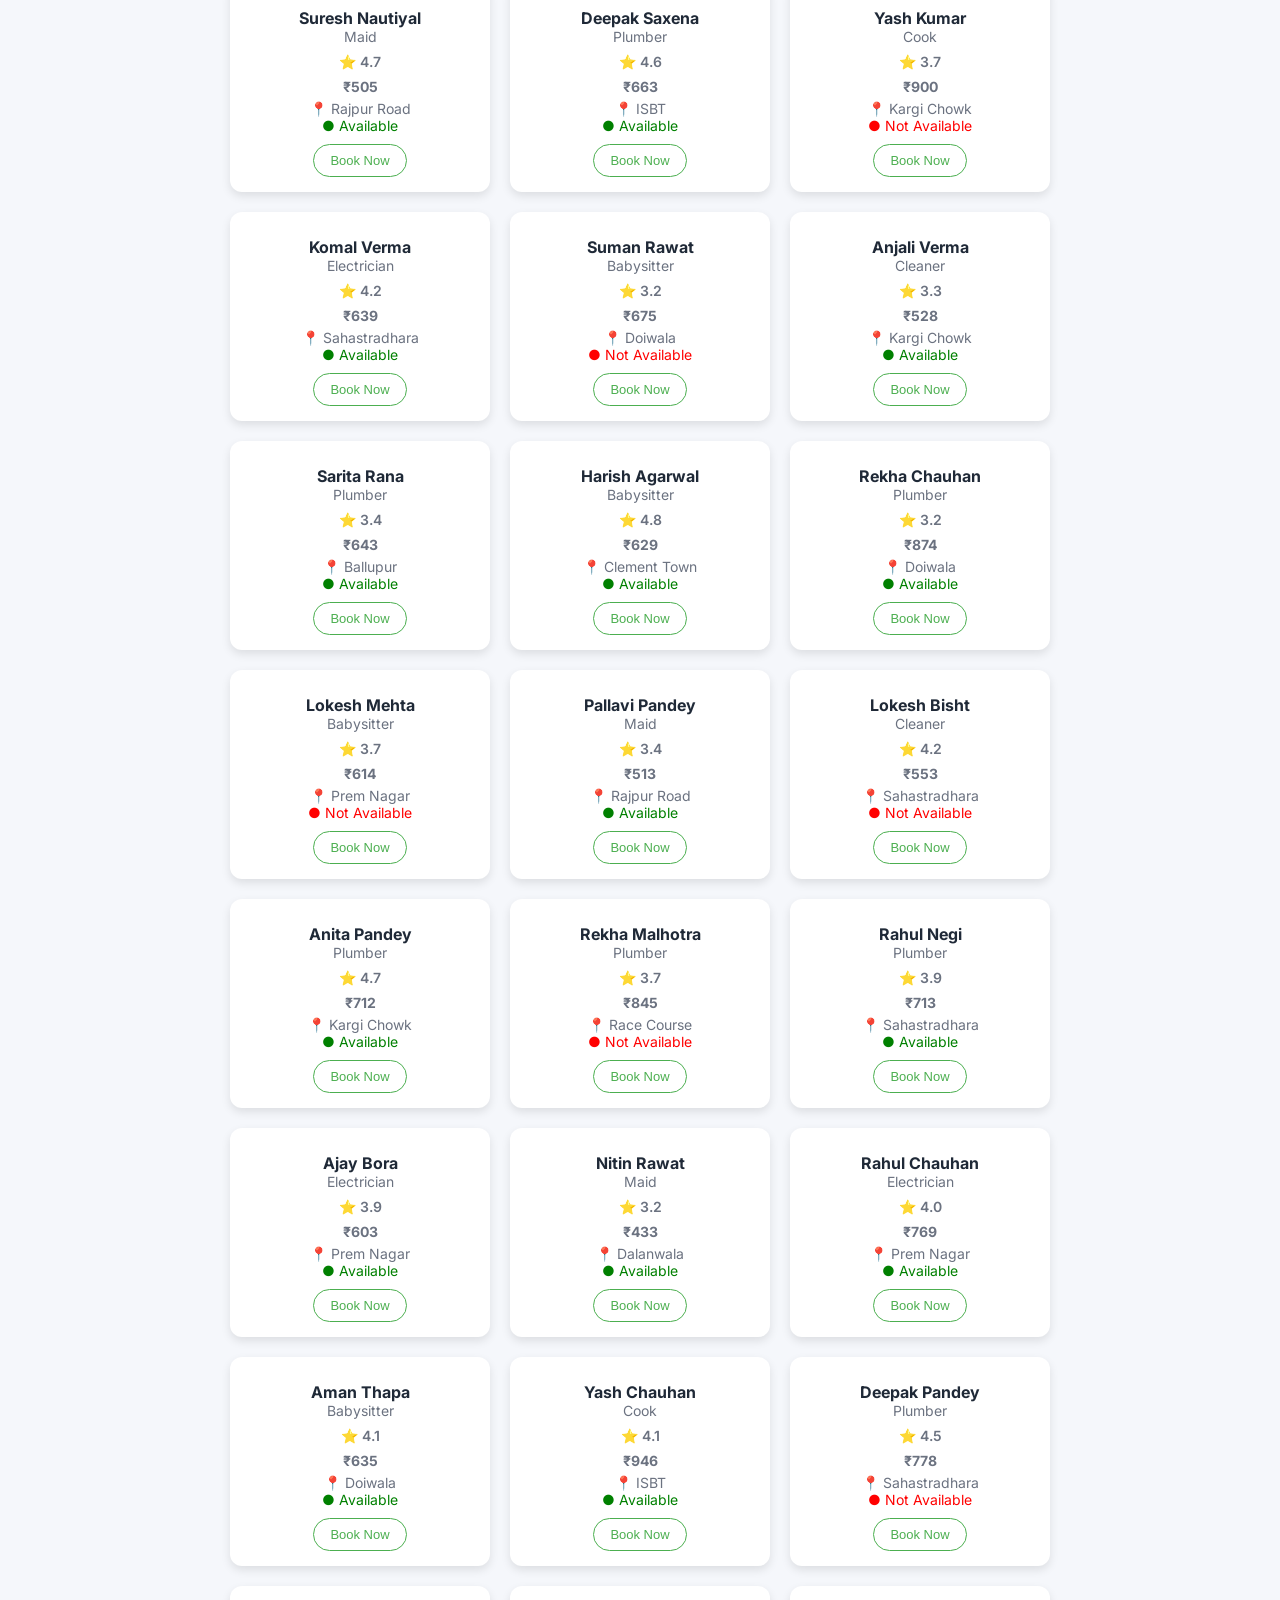
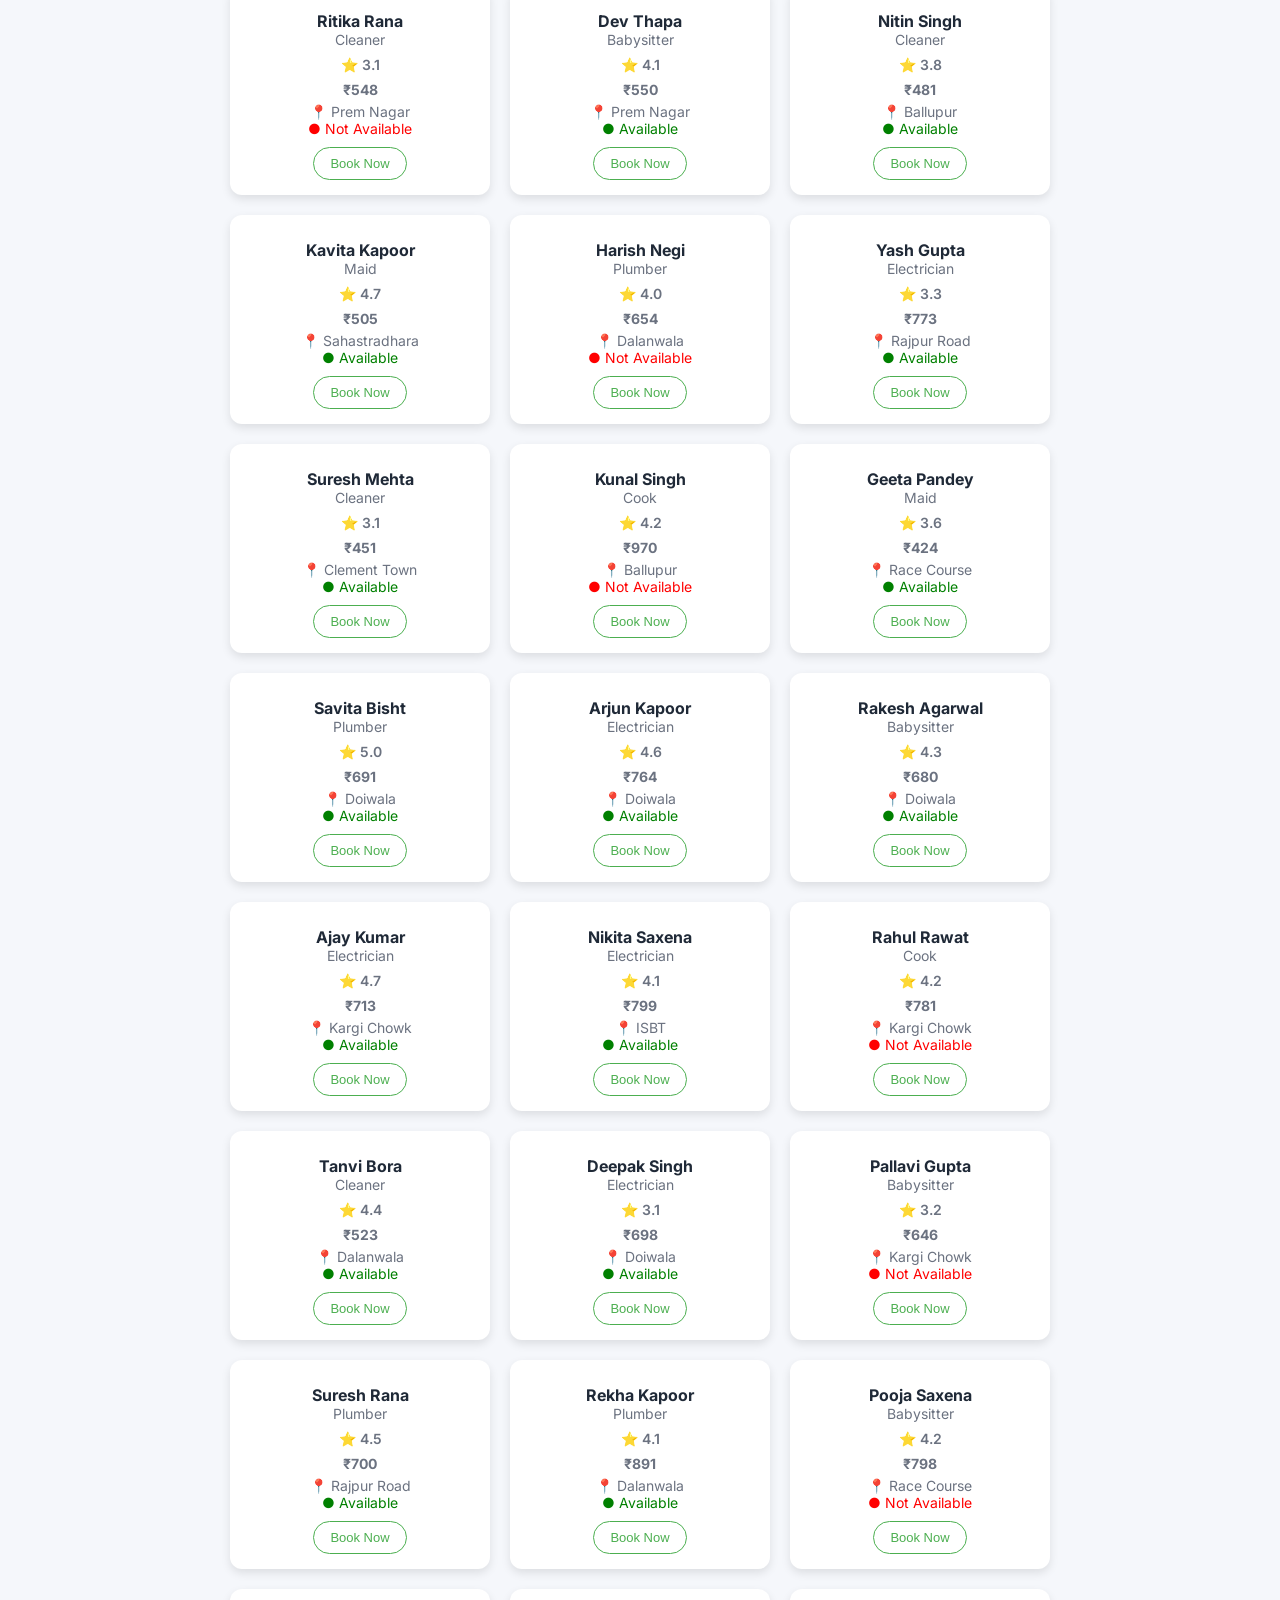
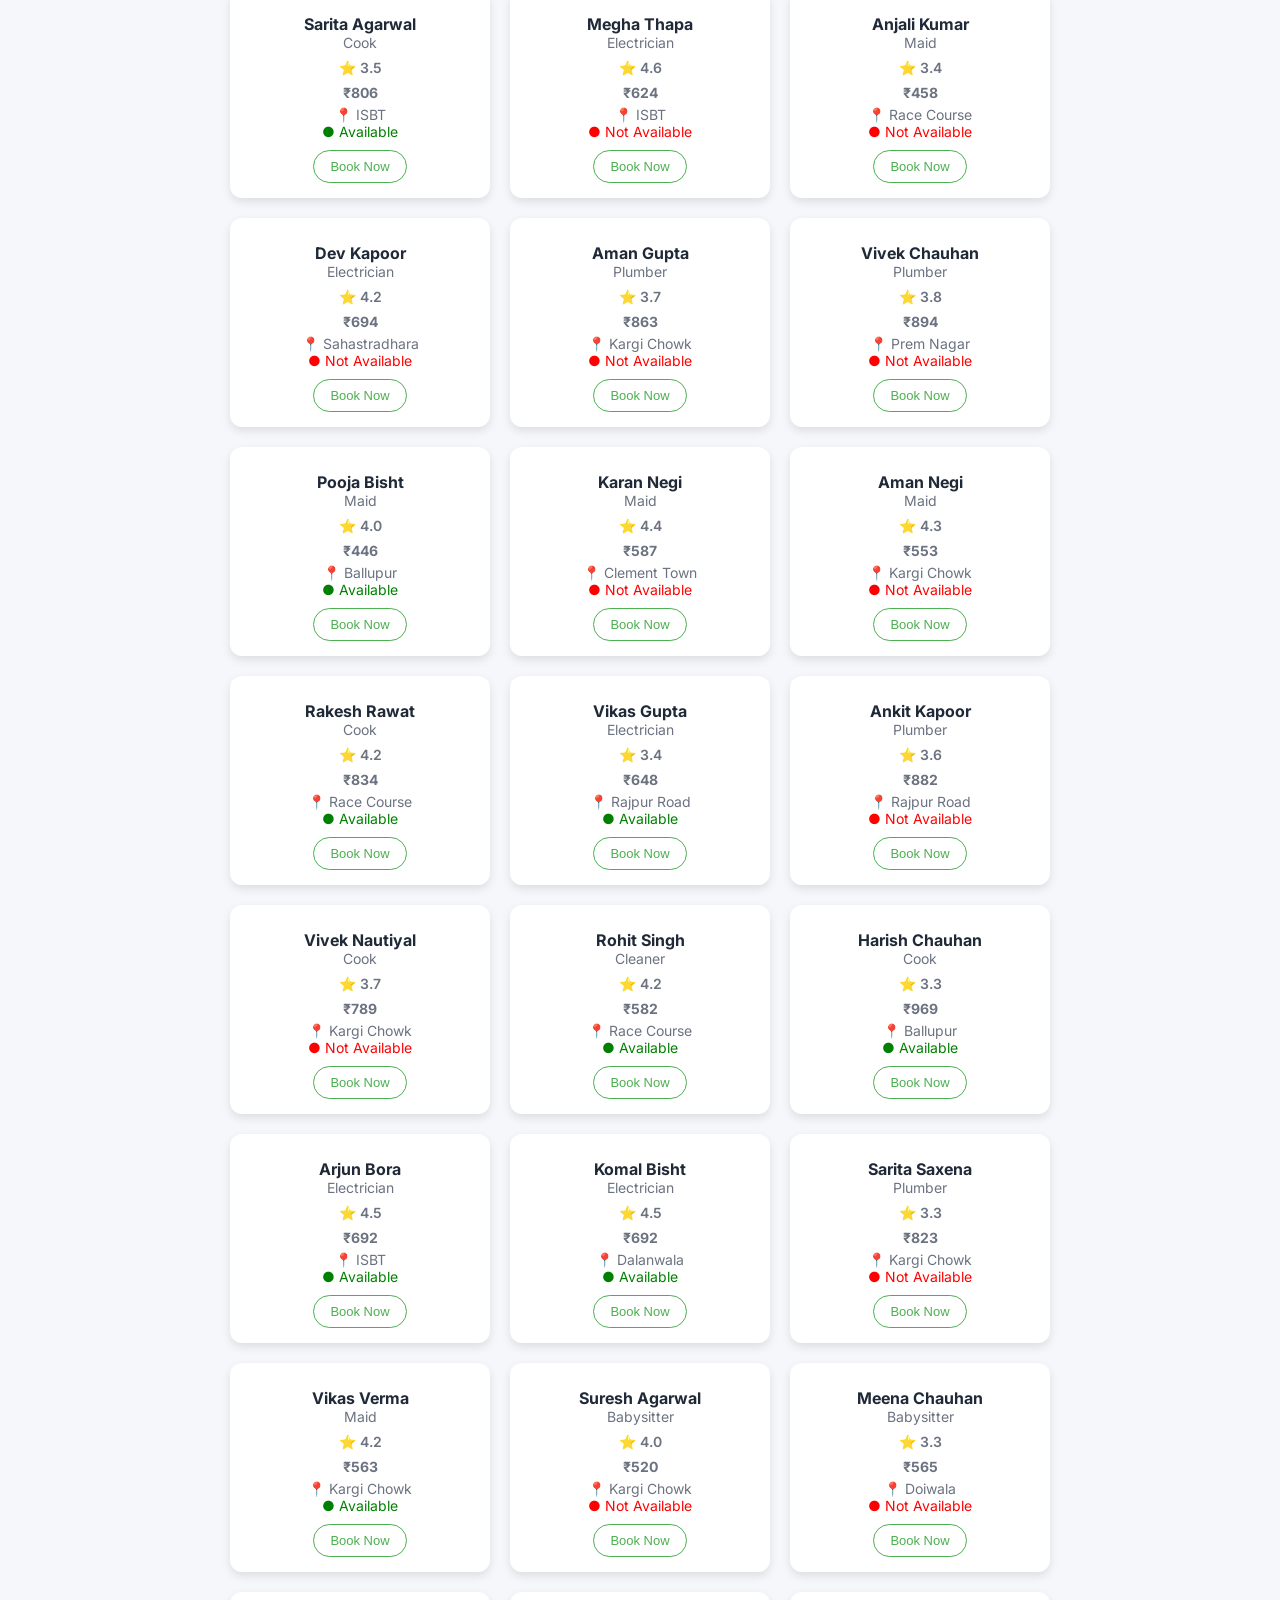
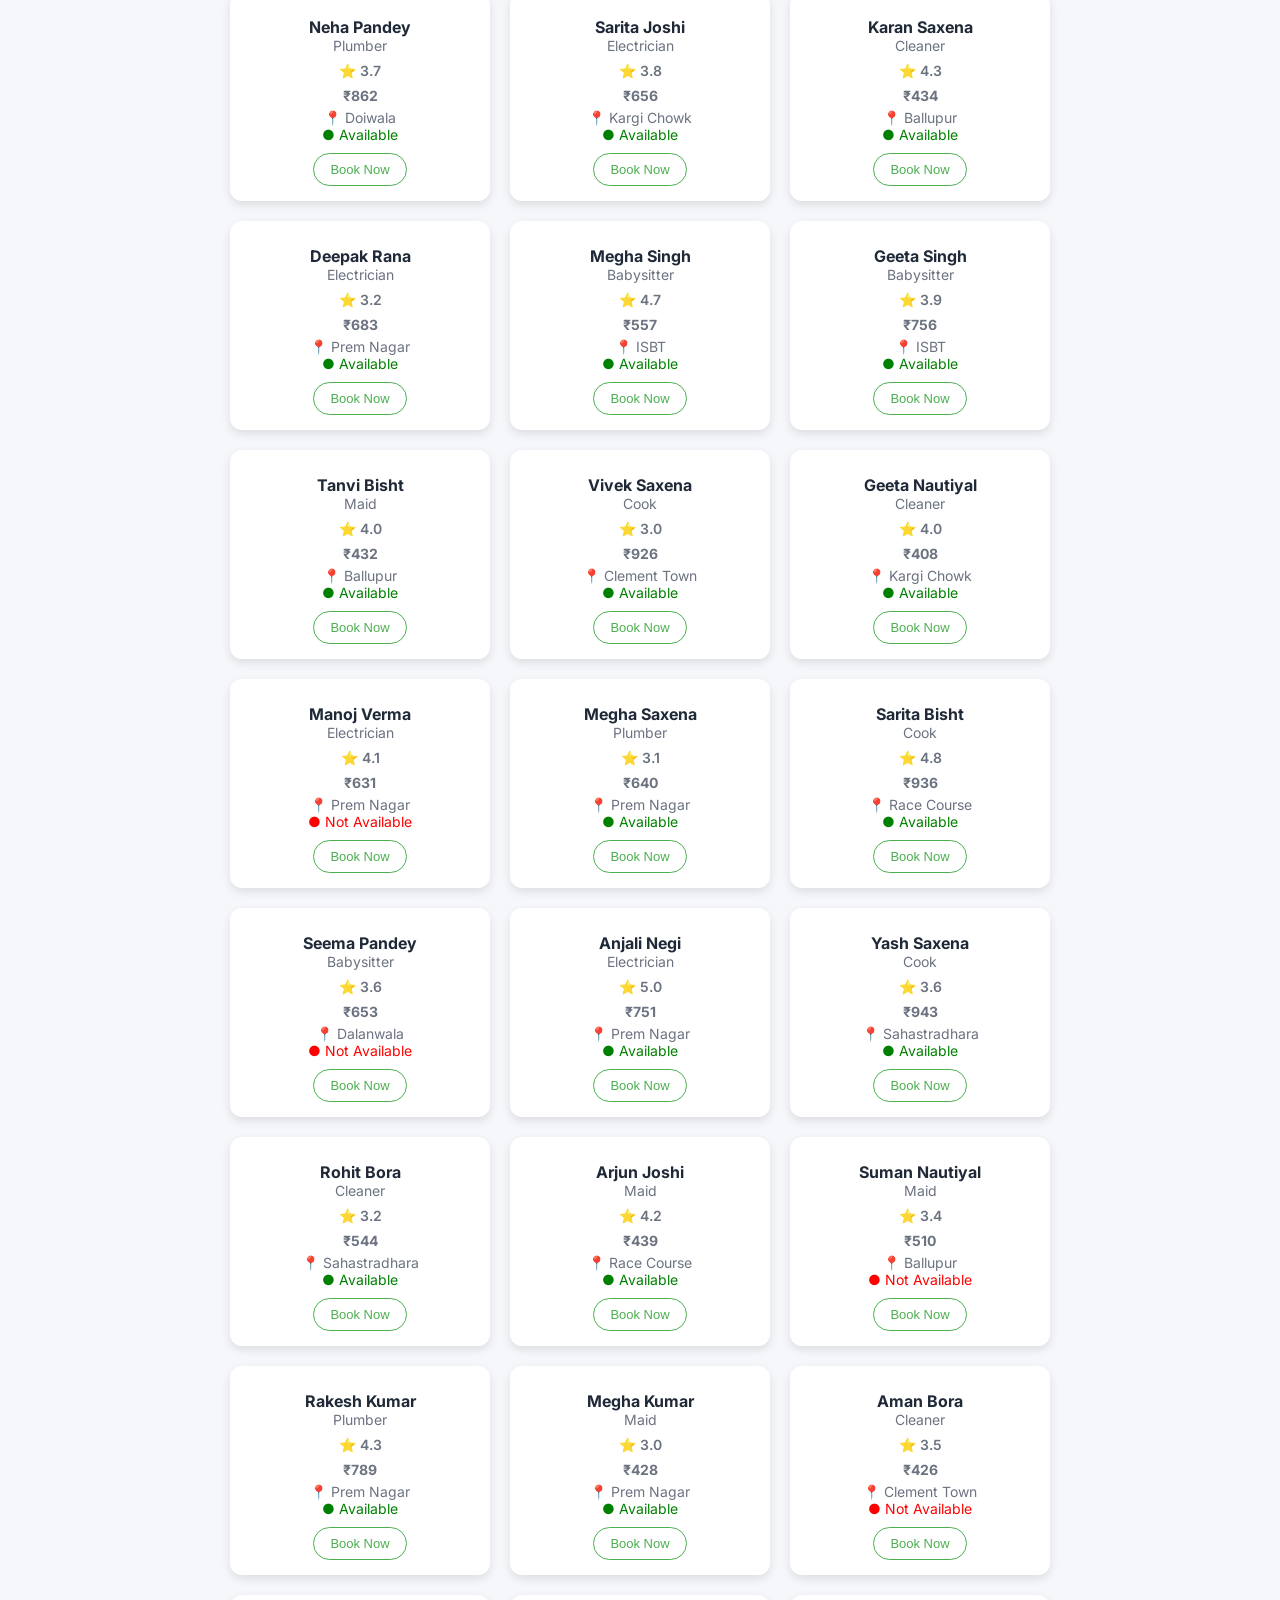
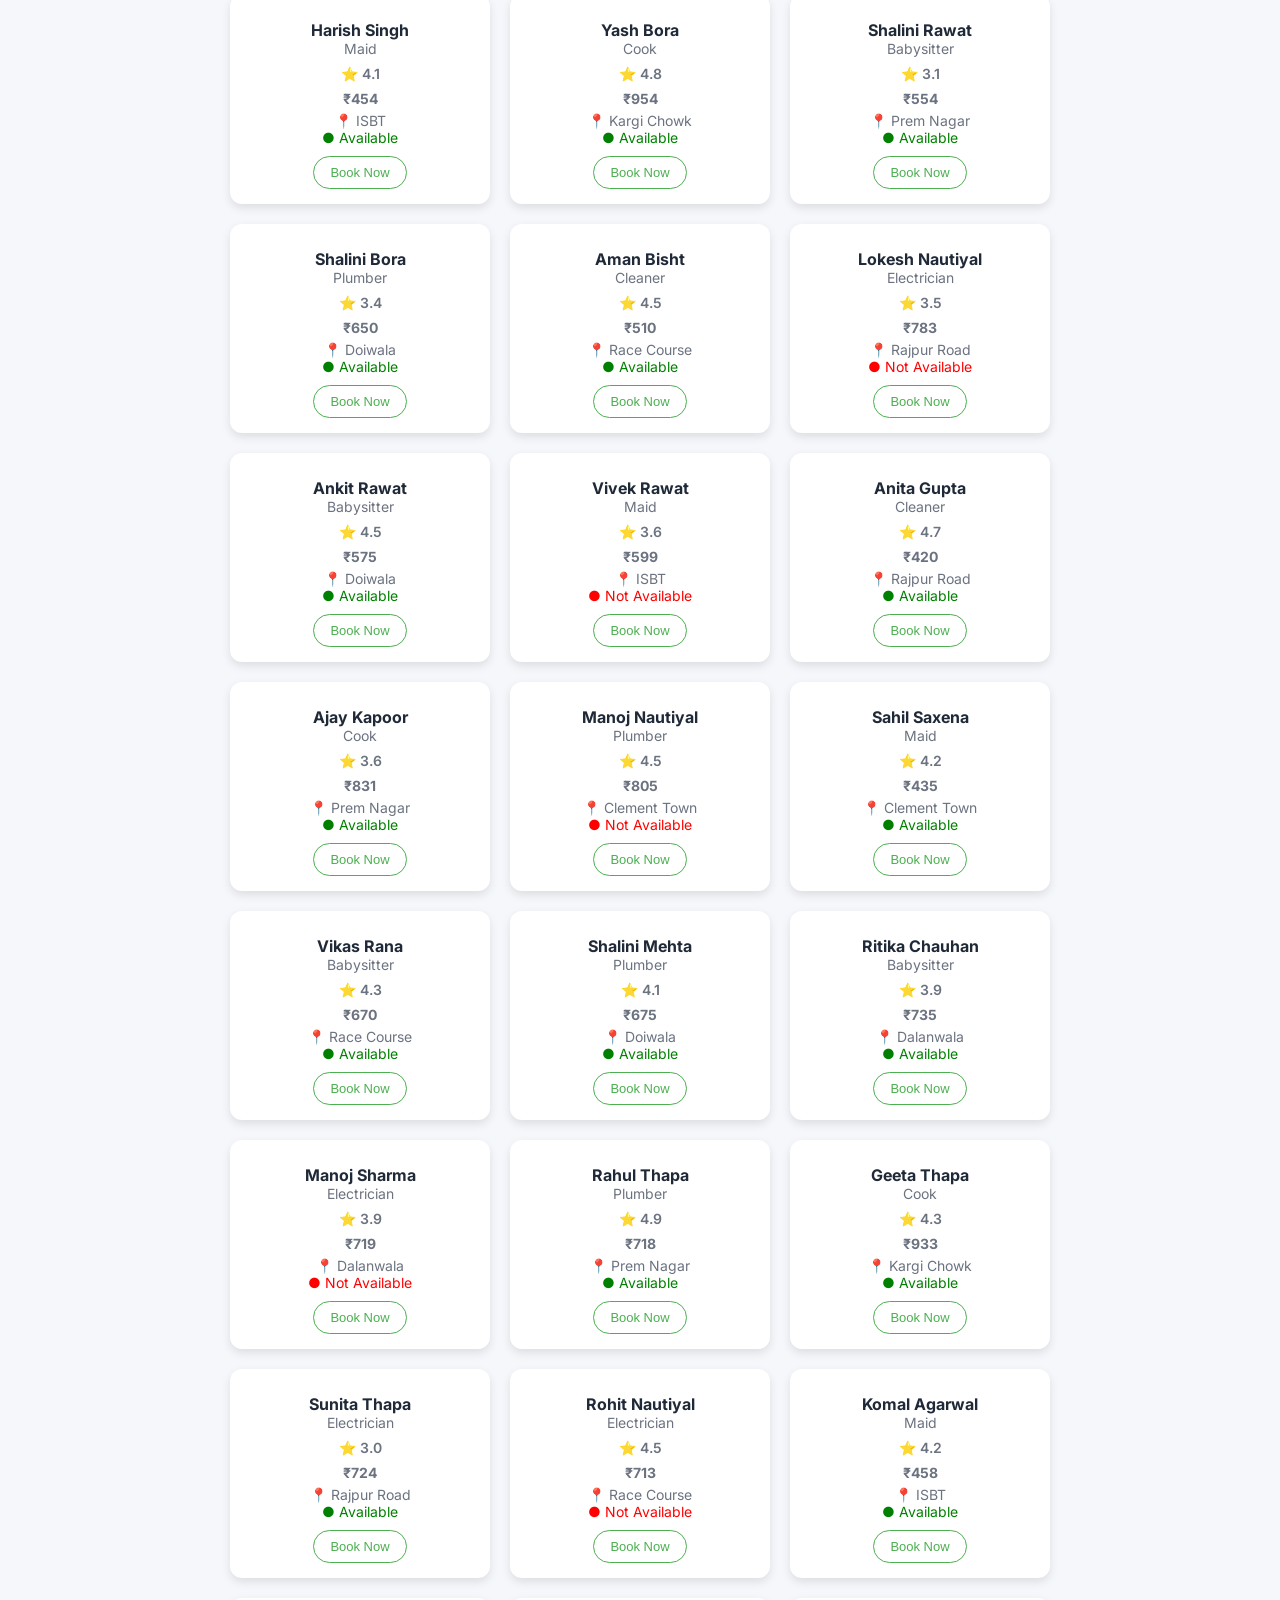
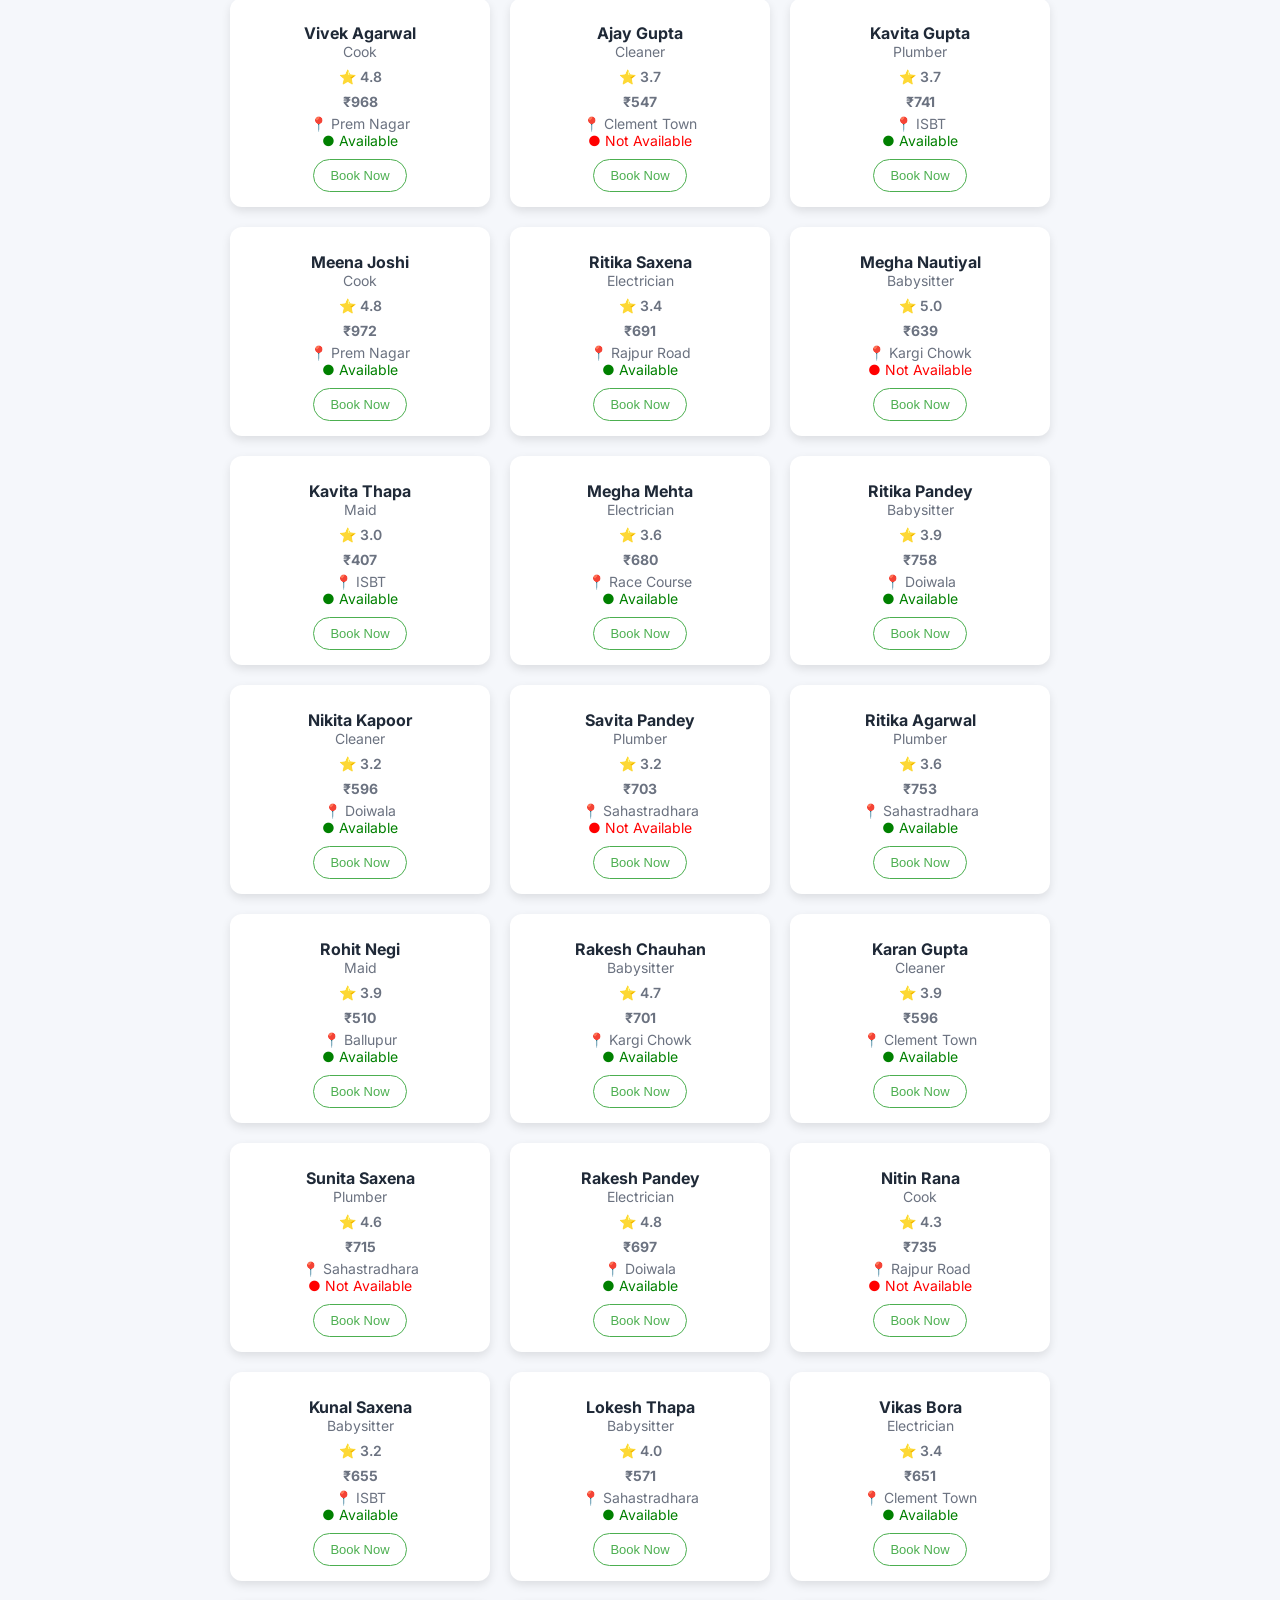
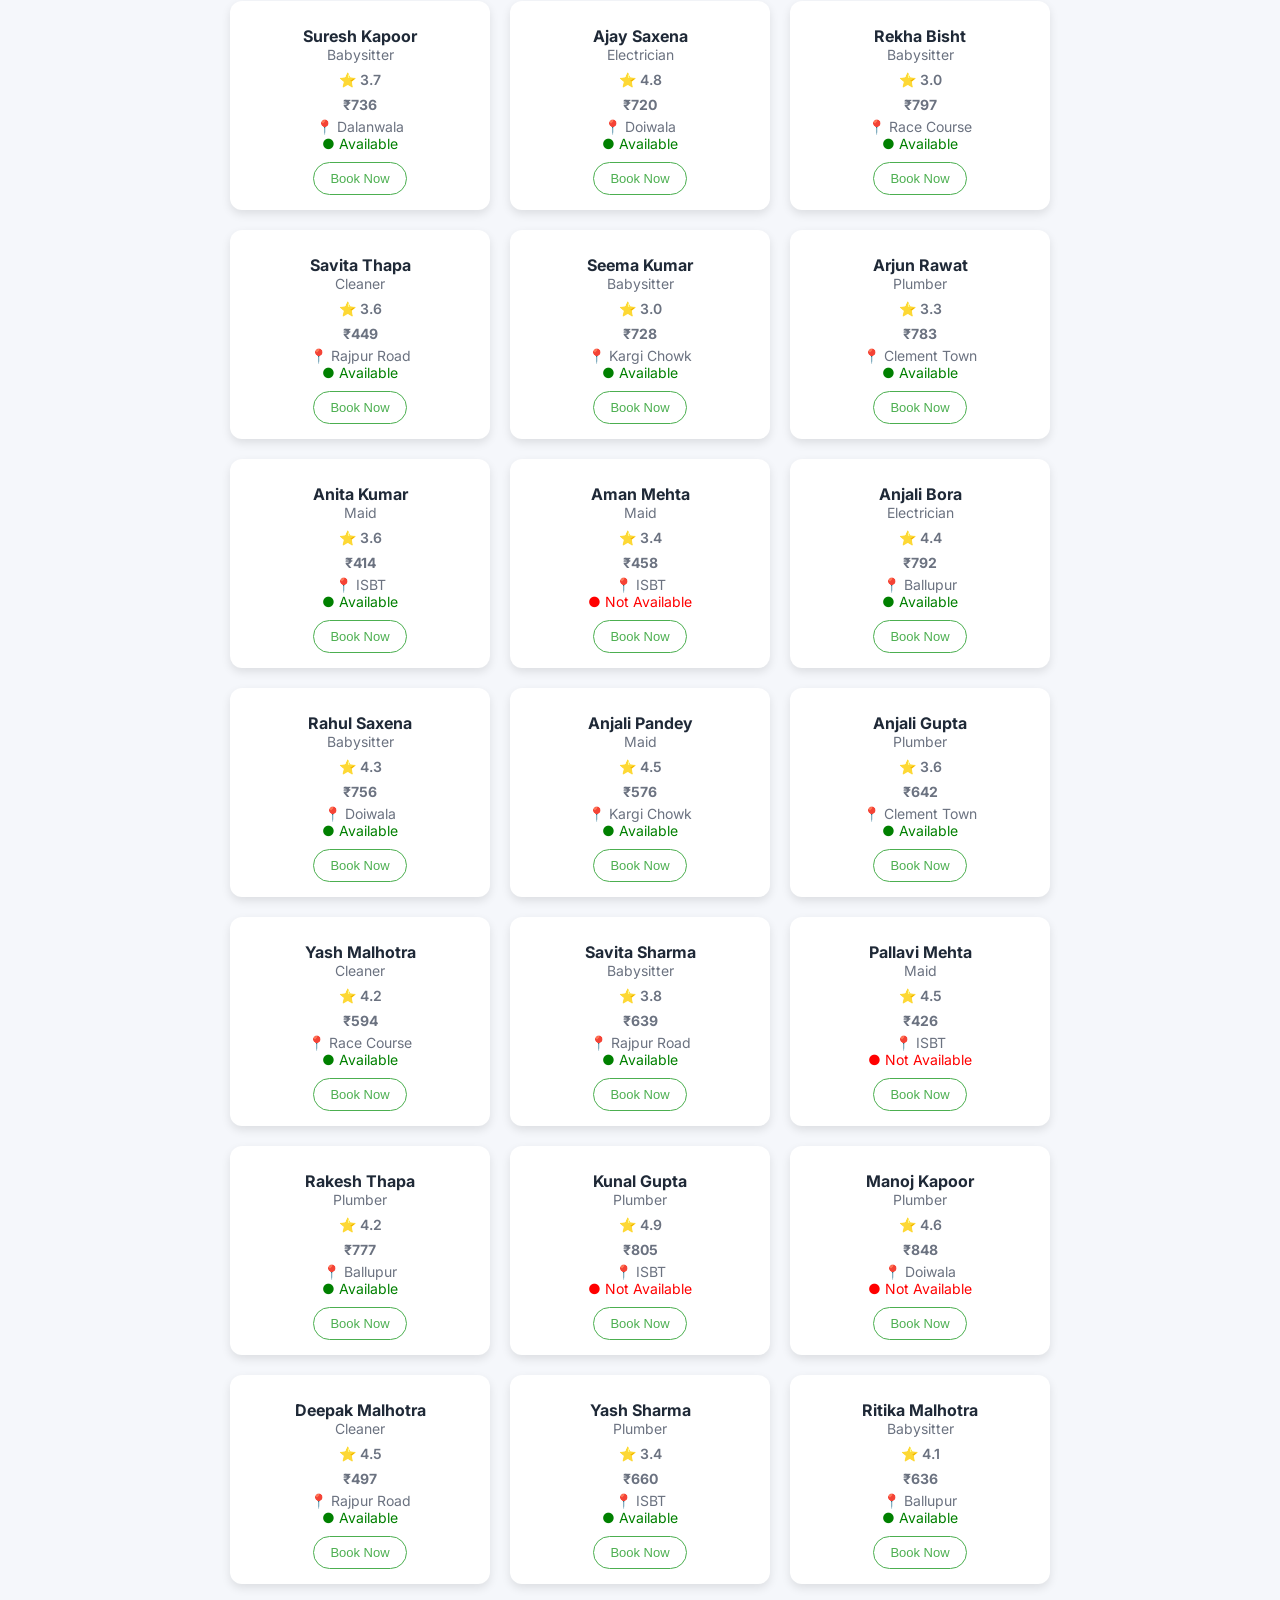
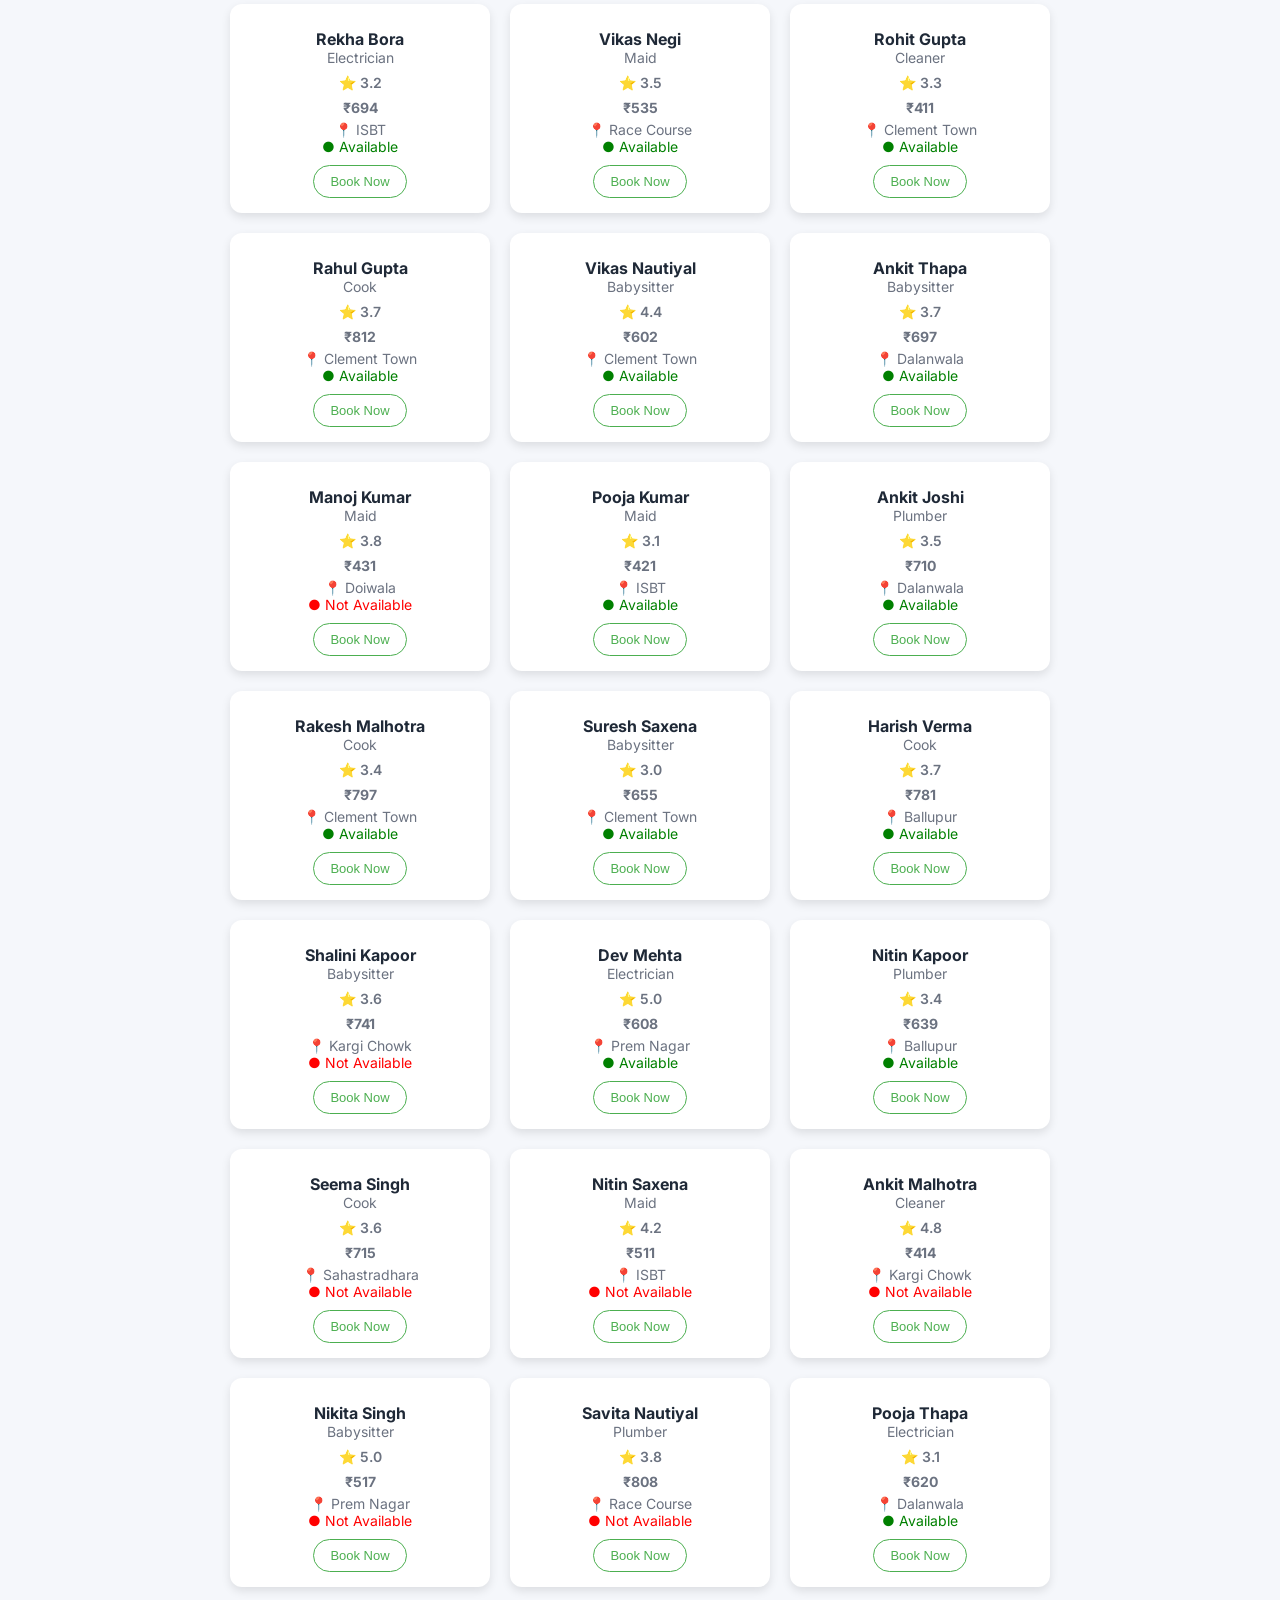
==== commit d839f5da: "Added filters UI, sorting, ratings, responsive fixes" ====
--- a/index.html
+++ b/index.html
@@ -62,6 +62,8 @@
   <i class="fas fa-user"></i>
   <span>Maid</span>
 </div>
+
+
 
 </section>
   </div>
@@ -167,88 +169,67 @@
 
 </section>
 
-<!--WORKERS-->
+<!-- FILTER -->
+<div class="filter-bar">
+
+  <!-- LOCATION FILTER -->
+  <div class="location-filter">
+    <p>Location:</p>
+    <button onclick="filterArea('all')">All</button>
+    <button onclick="filterArea('Rajpur Road')">Rajpur Road</button>
+    <button onclick="filterArea('Ballupur')">Ballupur</button>
+    <button onclick="filterArea('Prem Nagar')">Prem Nagar</button>
+    <button onclick="filterArea('Clement Town')">Clement Town</button>
+    <button onclick="filterArea('ISBT')">ISBT</button>
+    <button onclick="filterArea('Sahastradhara')">Sahastradhara</button>
+    <button onclick="filterArea('Dalanwala')">Dalanwala</button>
+    <button onclick="filterArea('Doiwala')">Doiwala</button>
+    <button onclick="filterArea('Kargi Chowk')">Kargi Chowk</button>
+    <button onclick="filterArea('Race Course')">Race Course</button>
+  </div>
+
+  <!-- SORT SECTION -->
+  <div class="sort-container">
+
+    <div>
+      <p>Sort by Price:</p>
+      <button onclick="sortWorkers('priceLow')">Low → High</button>
+      <button onclick="sortWorkers('priceHigh')">High → Low</button>
+    </div>
+
+    <div>
+      <p>Sort by Rating:</p>
+      <button onclick="sortWorkers('ratingLow')">Low → High</button>
+      <button onclick="sortWorkers('ratingHigh')">High → Low</button>
+    </div>
+
+  </div>
+
+</div>
+
+<!-- WORKERS -->
 <section class="workers">
-
-  <h2>Our <span>Professionals</span></h2>
-  <p class="sub">Verified experts ready to help you anytime</p>
-
-  <div class="worker-grid">
-
-    <!-- CARD -->
-    <div class="worker-card">
-      <div class="img-box">
-        <span class="tag green">Cleaning</span>
-        <img src="images /clean.png">
-      </div>
-      <h3>Sneha Kapoor</h3>
-      <p>House Cleaner</p>
-      <div class="rating">⭐ 4.6 <span>| 85 jobs</span></div>
-      <button onclick="viewProfile('Sneha Kapoor','House Cleaner','4.6','85')">
-        
-  View Profile
-</button>
-    </div>
-
-    <div class="worker-card">
-      <div class="img-box">
-        <span class="tag blue">Plumbing</span>
-        <img src="images /plumber.png">
-      </div>
-      <h3>Amit Joshi</h3>
-      <p>Plumber</p>
-      <div class="rating">⭐ 4.7 <span>| 110 jobs</span></div>
-      <button onclick="viewProfile('Amit Joshi','Plumber','4.7','110')">View Profile</button>
-    </div>
-
-    <div class="worker-card">
-      <div class="img-box">
-        <span class="tag orange">Electrician</span>
-        <img src="images /elect.png">
-      </div>
-      <h3>Ravi Mehta</h3>
-      <p>Electrician</p>
-      <div class="rating">⭐ 4.5 <span>| 92 jobs</span></div>
-      <button onclick="viewProfile('Ravi Mehta','Electrician','4.5','92')">View Profile</button>
-    </div>
-
-    <div class="worker-card">
-      <div class="img-box">
-        <span class="tag purple">Cook</span>
-        <img src="images /cook.png">
-      </div>
-      <h3>Neha Verma</h3>
-      <p>Cook</p>
-      <div class="rating">⭐ 4.9 <span>| 140 jobs</span></div>
-      <button onclick="viewProfile('Neha Verma','Cook','4.9','140')">View Profile</button>
-    </div>
-
-    <div class="worker-card">
-      <div class="img-box">
-        <span class="tag pink">Babysitter</span>
-        <img src="images /babysit.png">
-      </div>
-      <h3>Pooja Singh</h3>
-      <p>Babysitter</p>
-      <div class="rating">⭐ 4.8 <span>| 160 jobs</span></div>
-      <button onclick="viewProfile('Pooja Singh','Babysitter','4.8','160')">View Profile</button>
-
-    </div>
-
-    <div class="worker-card">
-      <div class="img-box">
-        <span class="tag brown">Maid</span>
-        <img src="images /maid.png">
-      </div>
-      <h3>Karan Malhotra</h3>
-      <p>Maid</p>
-      <div class="rating">⭐ 4.6 <span>| 100 jobs</span></div>
-      <button onclick="viewProfile('Karan Malhotra','Maid','4.6','100')">View Profile</button>
-    </div>
-
-  </div>
-
+  <h2>Our Professionals</h2>
+  <div class="worker-grid" id="workerGrid"></div>
 </section>
+
+<!-- BOOKING MODAL -->
+<div id="bookingModal" class="modal">
+  <div class="modal-content">
+    <h3>Book Service</h3>
+    <p id="workerName"></p>
+    <input id="userName" placeholder="Your Name">
+    <input type="date" id="date">
+    <button onclick="confirmBooking()">Confirm</button>
+    <button onclick="closeBooking()">Cancel</button>
+    <select id="timeSlot">
+  <option>9 AM - 12 PM</option>
+  <option>12 PM - 3 PM</option>
+  <option>3 PM - 6 PM</option>
+  <option>6 PM - 9 PM</option>
+</select>
+  </div>
+</div>
 
 <!--CONTACT-->
 <section id="contact" class="contact">
@@ -381,47 +362,185 @@
 
 <!--JS-->
 <script>
+
+const locations = [
+  "Rajpur Road",
+  "Ballupur",
+  "Prem Nagar",
+  "Clement Town",
+  "ISBT",
+  "Sahastradhara",
+  "Dalanwala",
+  "Doiwala",
+  "Kargi Chowk",
+  "Race Course"
+];
+
+const services = ["Cleaning","Plumbing","Electrician","Cook","Babysitter","Maid"];
+
+// FIRST + LAST NAME POOLS
+const firstNames = [
+  "Aman","Rohit","Deepak","Ankit","Vikas","Sahil","Karan","Rahul","Arjun","Vivek",
+  "Nitin","Suresh","Rakesh","Lokesh","Manoj","Ajay","Kunal","Yash","Dev","Harish",
+  "Neha","Pooja","Anjali","Kavita","Meena","Sunita","Geeta","Ritika","Nikita","Shalini",
+  "Pallavi","Komal","Seema","Rekha","Sarita","Anita","Suman","Savita","Tanvi","Megha"
+];
+
+const lastNames = [
+  "Sharma","Verma","Gupta","Singh","Kumar","Joshi","Rawat","Negi","Bisht","Rana",
+  "Thapa","Mehta","Chauhan","Pandey","Bora","Nautiyal","Kapoor","Malhotra","Saxena","Agarwal"
+];
+
+// TRACK USED NAMES
+const usedNames = new Set();
+
+// GENERATE UNIQUE NAME
+function uniqueName(){
+  let name;
+
+  do {
+    const first = firstNames[Math.floor(Math.random() * firstNames.length)];
+    const last = lastNames[Math.floor(Math.random() * lastNames.length)];
+    name = first + " " + last;
+  } while (usedNames.has(name));
+
+  usedNames.add(name);
+  return name;
+}
+
+// ===== 200 WORKERS =====
+const workers = [];
+
+for(let i = 1; i <= 200; i++){
+
+  let service = services[Math.floor(Math.random() * services.length)];
+  let area = locations[Math.floor(Math.random() * locations.length)];
+  let available = Math.random() > 0.3;
+
+  let roleMap = {
+    "Cleaning": "Cleaner",
+    "Plumbing": "Plumber",
+    "Electrician": "Electrician",
+    "Cook": "Cook",
+    "Babysitter": "Babysitter",
+    "Maid": "Maid"
+  };
+
+  let priceMap = {
+    "Cleaning": 400 + Math.floor(Math.random()*200),
+    "Plumbing": 600 + Math.floor(Math.random()*300),
+    "Electrician": 600 + Math.floor(Math.random()*200),
+    "Cook": 700 + Math.floor(Math.random()*300),
+    "Babysitter": 500 + Math.floor(Math.random()*300),
+    "Maid": 400 + Math.floor(Math.random()*200)
+  };
+
+  workers.push({
+    name: uniqueName(),
+    role: roleMap[service],
+    service: service,
+    area: area,
+    available: available,
+    price: priceMap[service],
+    rating: (3 + Math.random()*2).toFixed(1)
+  });
+}
+
+// ===== RENDER =====
+function renderWorkers(){
+  let grid = document.getElementById("workerGrid");
+  grid.innerHTML = "";
+
+  workers.forEach(w => {
+    let statusClass = w.available ? "available" : "busy";
+    let statusText = w.available ? "Available" : "Not Available";
+
+    grid.innerHTML += `
+      <div class="worker-card" data-area="${w.area}" data-service="${w.service}">
+        <h3>${w.name}</h3>
+        <p>${w.role}</p>
+        <p class="rating">⭐ ${w.rating}</p>
+        <p class="price">₹${w.price}</p>
+        <p class="location">📍 ${w.area}</p>
+        <p class="status ${statusClass}">● ${statusText}</p>
+        <button onclick="openBooking('${w.name}')">Book Now</button>
+      </div>
+    `;
+  });
+}
 function selectService(service){
-
-  document.querySelectorAll(".worker-card").forEach(card=>{
-    if(card.innerText.includes(service)){
-      card.style.display = "block";
-    } else {
-      card.style.display = "none";
-    }
-  });
-
+  selectedService = service;
+
+  applyFilters();
+
+  // scroll to workers
   document.querySelector(".workers").scrollIntoView({
     behavior: "smooth"
   });
 }
 
-function viewProfile(name, role, rating, jobs){
-  document.getElementById("profileModal").style.display = "flex";
-
-  document.getElementById("pName").innerText = name;
-  document.getElementById("pRole").innerText = role;
-  document.getElementById("pRating").innerText =
-    "⭐ " + rating + " | " + jobs + " jobs";
-}
-
-function closeProfile(){
-  document.getElementById("profileModal").style.display = "none";
-
-}
-function openBooking(service){
-  localStorage.setItem("selectedService", service);
+// ===== FILTER =====
+let selectedArea = "all";
+let selectedService = "all";
+
+function filterArea(area){
+  selectedArea = area;
+  applyFilters();
+}
+
+function applyFilters(){
+  document.querySelectorAll(".worker-card").forEach(card=>{
+    let a = card.getAttribute("data-area");
+    let s = card.getAttribute("data-service");
+
+    let matchArea = (selectedArea === "all" || a === selectedArea);
+    let matchService = (selectedService === "all" || s === selectedService);
+
+    card.style.display = (matchArea && matchService) ? "block" : "none";
+  });
+}
+
+function resetFilters(){
+  selectedArea = "all";
+  selectedService = "all";
+
+  document.querySelector("select").value = "all";
+
+  applyFilters();
+}
+
+
+// ===== BOOKING =====
+let currentWorker = "";
+
+function openBooking(name){
+  currentWorker = name;
   document.getElementById("bookingModal").style.display = "flex";
-}
-document.getElementById("serviceName").innerText =
-  localStorage.getItem("selectedService");
-  
-let user = localStorage.getItem("userEmail");
-
-if(user){
-  document.getElementById("userDisplay").innerText = "Hi, " + user;
-}
+  document.getElementById("workerName").innerText = name;
+}
+
+function closeBooking(){
+  document.getElementById("bookingModal").style.display = "none";
+}
+
+function confirmBooking(){
+  let user = document.getElementById("userName").value;
+  let time = document.getElementById("timeSlot").value;
+
+  if(user===""){
+    alert("Enter your name");
+    return;
+  }
+
+  alert(`Booking confirmed with ${currentWorker} at ${time}`);
+  closeBooking();
+}
+
+// INIT
+renderWorkers();
+
 </script>
+
 </body>
 </html>
 
--- a/style.css
+++ b/style.css
@@ -725,6 +725,118 @@
   text-align: center;
 }
 
-
-
-
+    .filters {
+      padding: 20px 40px;
+    }
+
+    .workers {
+      text-align: center;
+      padding: 20px;
+    }
+
+    .worker-grid {
+      display: flex;
+      flex-wrap: wrap;
+      justify-content: center;
+      gap: 20px;
+      padding: 20px;
+    }
+
+    .worker-card {
+      width: 220px;
+      background: white;
+      padding: 15px;
+      border-radius: 12px;
+      box-shadow: 0 4px 10px rgba(0,0,0,0.1);
+    }
+
+    .location {
+      font-size: 12px;
+      color: gray;
+    }
+
+    .status.available { color: green; }
+    .status.busy { color: red; }
+
+    button {
+      margin-top: 10px;
+      padding: 8px;
+      border: none;
+      background: green;
+      color: white;
+      border-radius: 6px;
+      cursor: pointer;
+    }
+
+    /* MODAL */
+    .modal {
+      display: none;
+      position: fixed;
+      top:0; left:0;
+      width:100%; height:100%;
+      background: rgba(0,0,0,0.5);
+      justify-content: center;
+      align-items: center;
+    }
+
+    .modal-content {
+      background: white;
+      padding: 20px;
+      border-radius: 10px;
+      width: 300px;
+    }
+
+    input {
+      width: 100%;
+      margin: 5px 0;
+      padding: 8px;
+    }
+    .price {
+  font-weight: bold;
+  color: #4caf50;
+  margin: 5px 0;
+}
+.rating {
+  color: #f4b400;
+  font-weight: 600;
+}
+.sort-container {
+  display: flex;
+  gap: 30px;
+  padding: 15px;
+  align-items: center;
+}
+
+.sort-container button {
+  margin: 5px;
+  padding: 6px 12px;
+  border: none;
+  border-radius: 20px;
+  background: #adefa5;
+  cursor: pointer;
+  color: #000;
+}
+
+.sort-container button:hover {
+  background: #4caf50;
+  color: white;
+}
+.filter-bar {
+  display: flex;
+  flex-direction: column;
+  align-items: center;   /* CENTER EVERYTHING */
+  justify-content: center;
+  gap: 20px;
+  padding: 20px;
+  width: 100%;
+}
+.location-filter button{
+  background-color: #adefa5;
+  color: #000;
+}
+
+.location-filter button:hover{
+ background: #4caf50;
+  color: white; 
+}
+
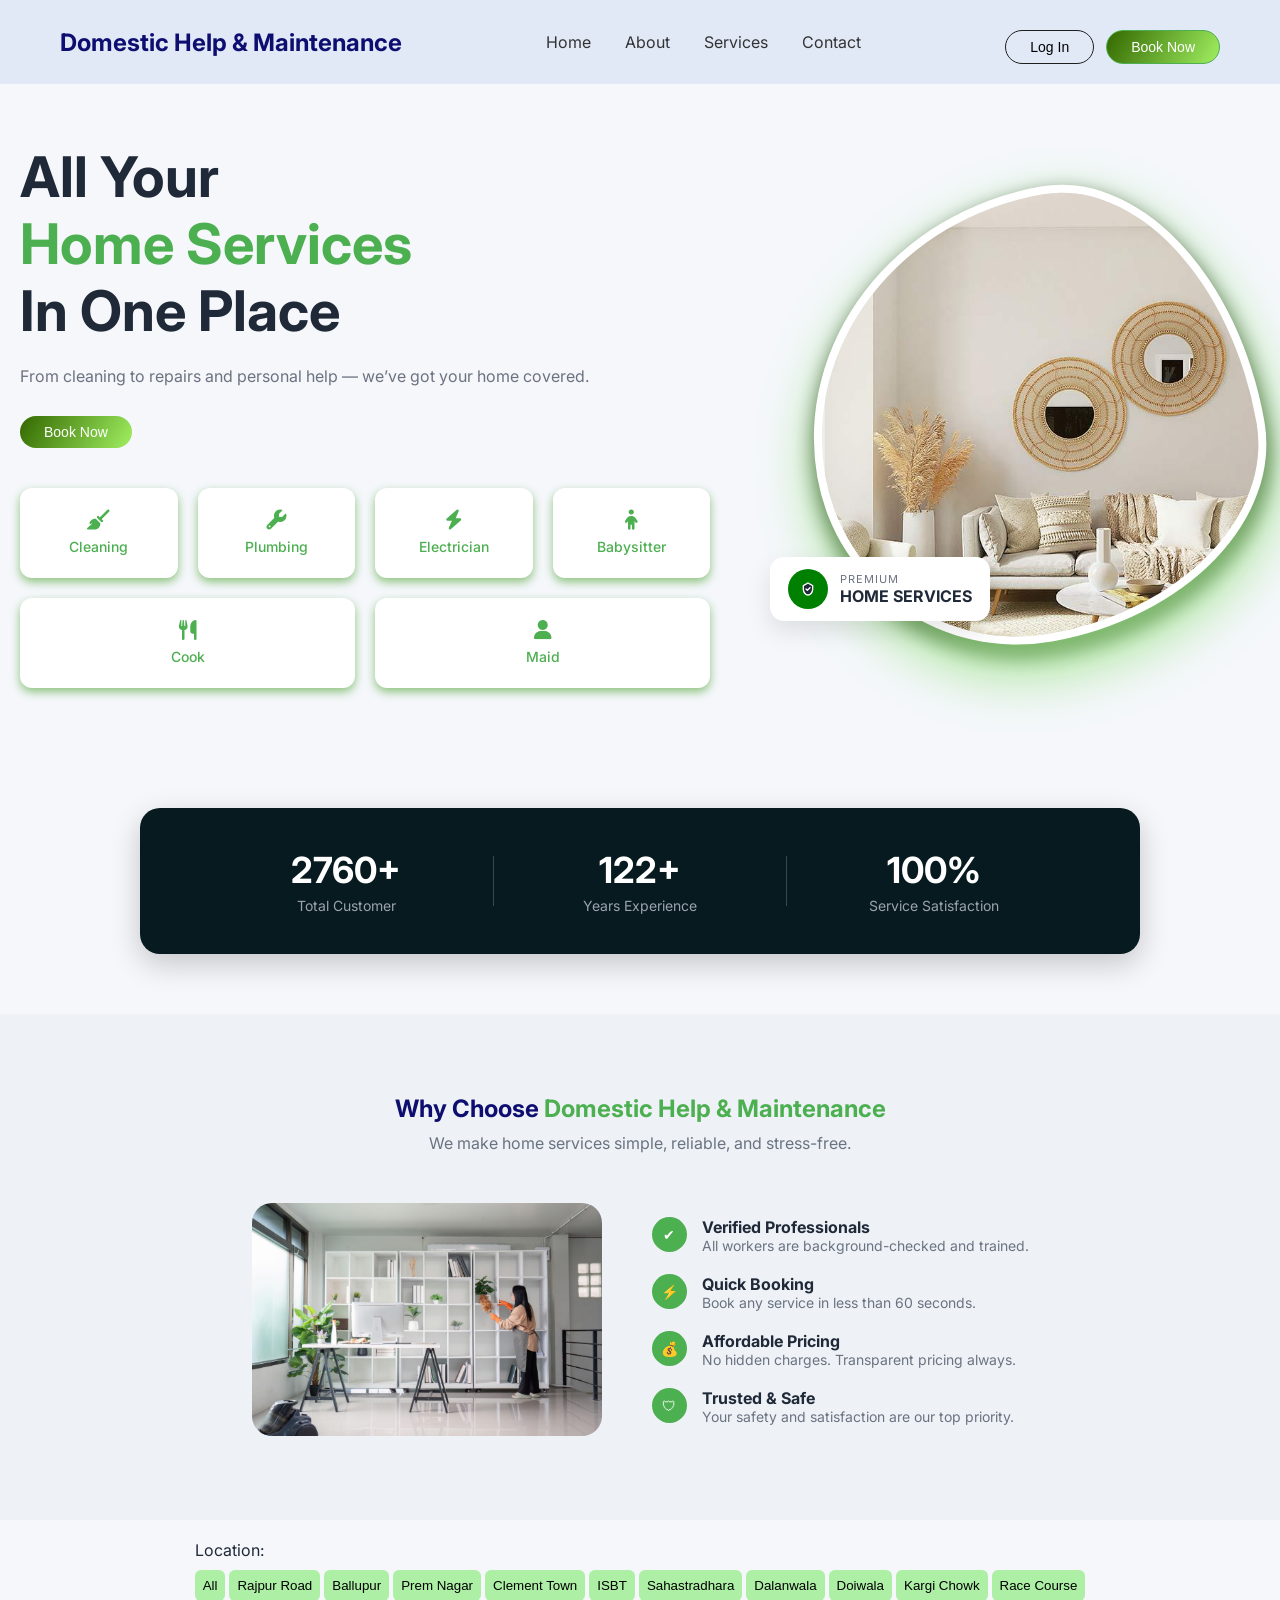
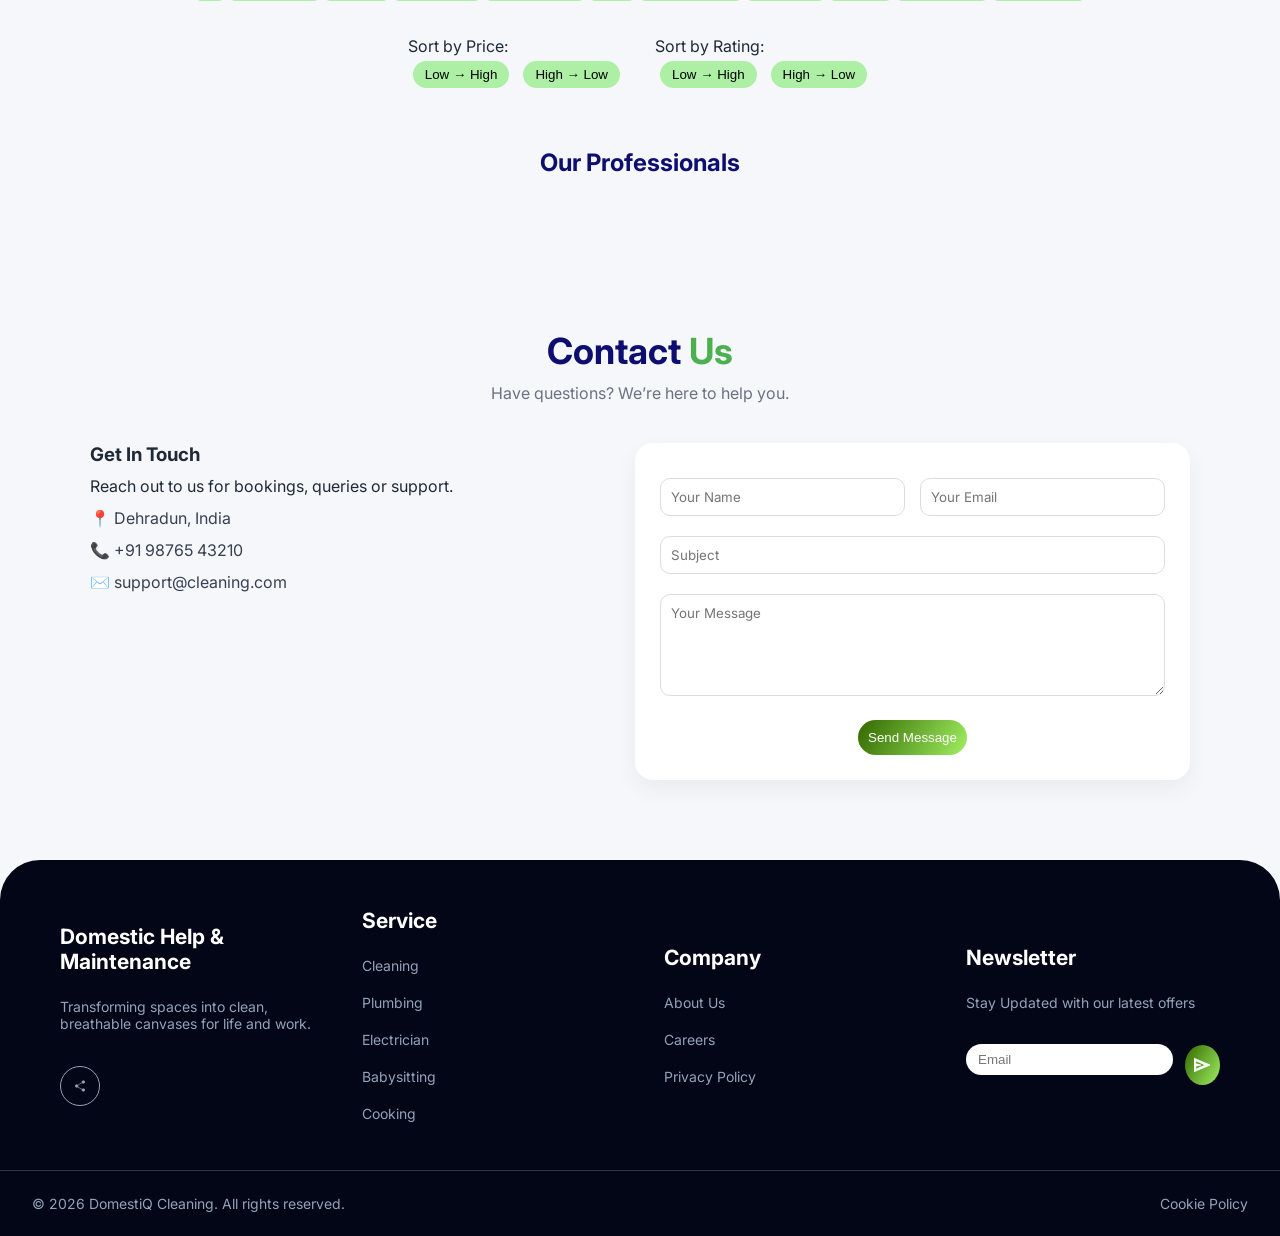
==== commit e3dc81ca: "edited JS file" ====
--- a/index.html
+++ b/index.html
@@ -5,6 +5,7 @@
   <meta name="viewport" content="width=device-width, initial-scale=1.0">
   <title>Cleaning Service</title>
   <link rel="stylesheet" href="style.css">
+  <script src="script.js"></script>
   <link href="https://fonts.googleapis.com/css2?family=Inter:wght@300;400;600;700&display=swap" rel="stylesheet">
   <link rel="stylesheet" href="https://cdnjs.cloudflare.com/ajax/libs/font-awesome/6.5.0/css/all.min.css">
 </head>
@@ -360,186 +361,6 @@
   </div>
 </div>
 
-<!--JS-->
-<script>
-
-const locations = [
-  "Rajpur Road",
-  "Ballupur",
-  "Prem Nagar",
-  "Clement Town",
-  "ISBT",
-  "Sahastradhara",
-  "Dalanwala",
-  "Doiwala",
-  "Kargi Chowk",
-  "Race Course"
-];
-
-const services = ["Cleaning","Plumbing","Electrician","Cook","Babysitter","Maid"];
-
-// FIRST + LAST NAME POOLS
-const firstNames = [
-  "Aman","Rohit","Deepak","Ankit","Vikas","Sahil","Karan","Rahul","Arjun","Vivek",
-  "Nitin","Suresh","Rakesh","Lokesh","Manoj","Ajay","Kunal","Yash","Dev","Harish",
-  "Neha","Pooja","Anjali","Kavita","Meena","Sunita","Geeta","Ritika","Nikita","Shalini",
-  "Pallavi","Komal","Seema","Rekha","Sarita","Anita","Suman","Savita","Tanvi","Megha"
-];
-
-const lastNames = [
-  "Sharma","Verma","Gupta","Singh","Kumar","Joshi","Rawat","Negi","Bisht","Rana",
-  "Thapa","Mehta","Chauhan","Pandey","Bora","Nautiyal","Kapoor","Malhotra","Saxena","Agarwal"
-];
-
-// TRACK USED NAMES
-const usedNames = new Set();
-
-// GENERATE UNIQUE NAME
-function uniqueName(){
-  let name;
-
-  do {
-    const first = firstNames[Math.floor(Math.random() * firstNames.length)];
-    const last = lastNames[Math.floor(Math.random() * lastNames.length)];
-    name = first + " " + last;
-  } while (usedNames.has(name));
-
-  usedNames.add(name);
-  return name;
-}
-
-// ===== 200 WORKERS =====
-const workers = [];
-
-for(let i = 1; i <= 200; i++){
-
-  let service = services[Math.floor(Math.random() * services.length)];
-  let area = locations[Math.floor(Math.random() * locations.length)];
-  let available = Math.random() > 0.3;
-
-  let roleMap = {
-    "Cleaning": "Cleaner",
-    "Plumbing": "Plumber",
-    "Electrician": "Electrician",
-    "Cook": "Cook",
-    "Babysitter": "Babysitter",
-    "Maid": "Maid"
-  };
-
-  let priceMap = {
-    "Cleaning": 400 + Math.floor(Math.random()*200),
-    "Plumbing": 600 + Math.floor(Math.random()*300),
-    "Electrician": 600 + Math.floor(Math.random()*200),
-    "Cook": 700 + Math.floor(Math.random()*300),
-    "Babysitter": 500 + Math.floor(Math.random()*300),
-    "Maid": 400 + Math.floor(Math.random()*200)
-  };
-
-  workers.push({
-    name: uniqueName(),
-    role: roleMap[service],
-    service: service,
-    area: area,
-    available: available,
-    price: priceMap[service],
-    rating: (3 + Math.random()*2).toFixed(1)
-  });
-}
-
-// ===== RENDER =====
-function renderWorkers(){
-  let grid = document.getElementById("workerGrid");
-  grid.innerHTML = "";
-
-  workers.forEach(w => {
-    let statusClass = w.available ? "available" : "busy";
-    let statusText = w.available ? "Available" : "Not Available";
-
-    grid.innerHTML += `
-      <div class="worker-card" data-area="${w.area}" data-service="${w.service}">
-        <h3>${w.name}</h3>
-        <p>${w.role}</p>
-        <p class="rating">⭐ ${w.rating}</p>
-        <p class="price">₹${w.price}</p>
-        <p class="location">📍 ${w.area}</p>
-        <p class="status ${statusClass}">● ${statusText}</p>
-        <button onclick="openBooking('${w.name}')">Book Now</button>
-      </div>
-    `;
-  });
-}
-function selectService(service){
-  selectedService = service;
-
-  applyFilters();
-
-  // scroll to workers
-  document.querySelector(".workers").scrollIntoView({
-    behavior: "smooth"
-  });
-}
-
-// ===== FILTER =====
-let selectedArea = "all";
-let selectedService = "all";
-
-function filterArea(area){
-  selectedArea = area;
-  applyFilters();
-}
-
-function applyFilters(){
-  document.querySelectorAll(".worker-card").forEach(card=>{
-    let a = card.getAttribute("data-area");
-    let s = card.getAttribute("data-service");
-
-    let matchArea = (selectedArea === "all" || a === selectedArea);
-    let matchService = (selectedService === "all" || s === selectedService);
-
-    card.style.display = (matchArea && matchService) ? "block" : "none";
-  });
-}
-
-function resetFilters(){
-  selectedArea = "all";
-  selectedService = "all";
-
-  document.querySelector("select").value = "all";
-
-  applyFilters();
-}
-
-
-// ===== BOOKING =====
-let currentWorker = "";
-
-function openBooking(name){
-  currentWorker = name;
-  document.getElementById("bookingModal").style.display = "flex";
-  document.getElementById("workerName").innerText = name;
-}
-
-function closeBooking(){
-  document.getElementById("bookingModal").style.display = "none";
-}
-
-function confirmBooking(){
-  let user = document.getElementById("userName").value;
-  let time = document.getElementById("timeSlot").value;
-
-  if(user===""){
-    alert("Enter your name");
-    return;
-  }
-
-  alert(`Booking confirmed with ${currentWorker} at ${time}`);
-  closeBooking();
-}
-
-// INIT
-renderWorkers();
-
-</script>
 
 </body>
 </html>
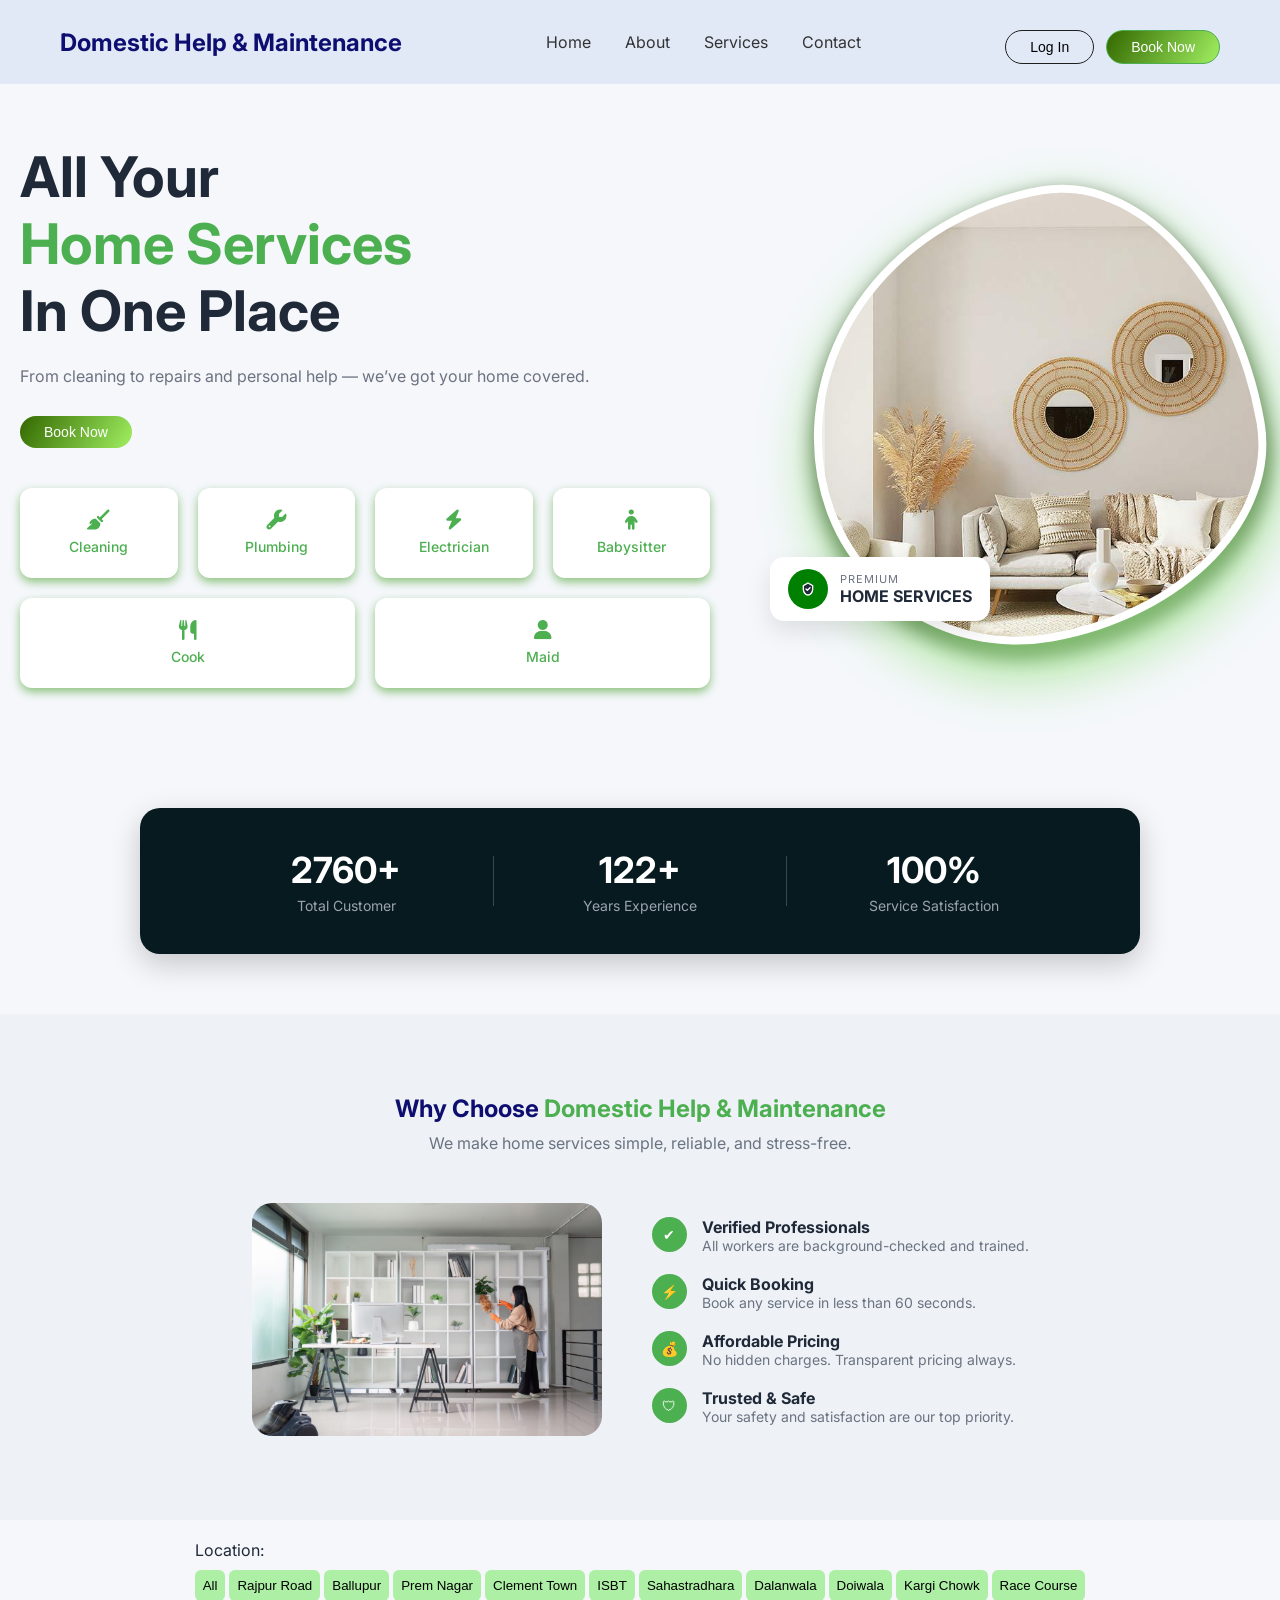
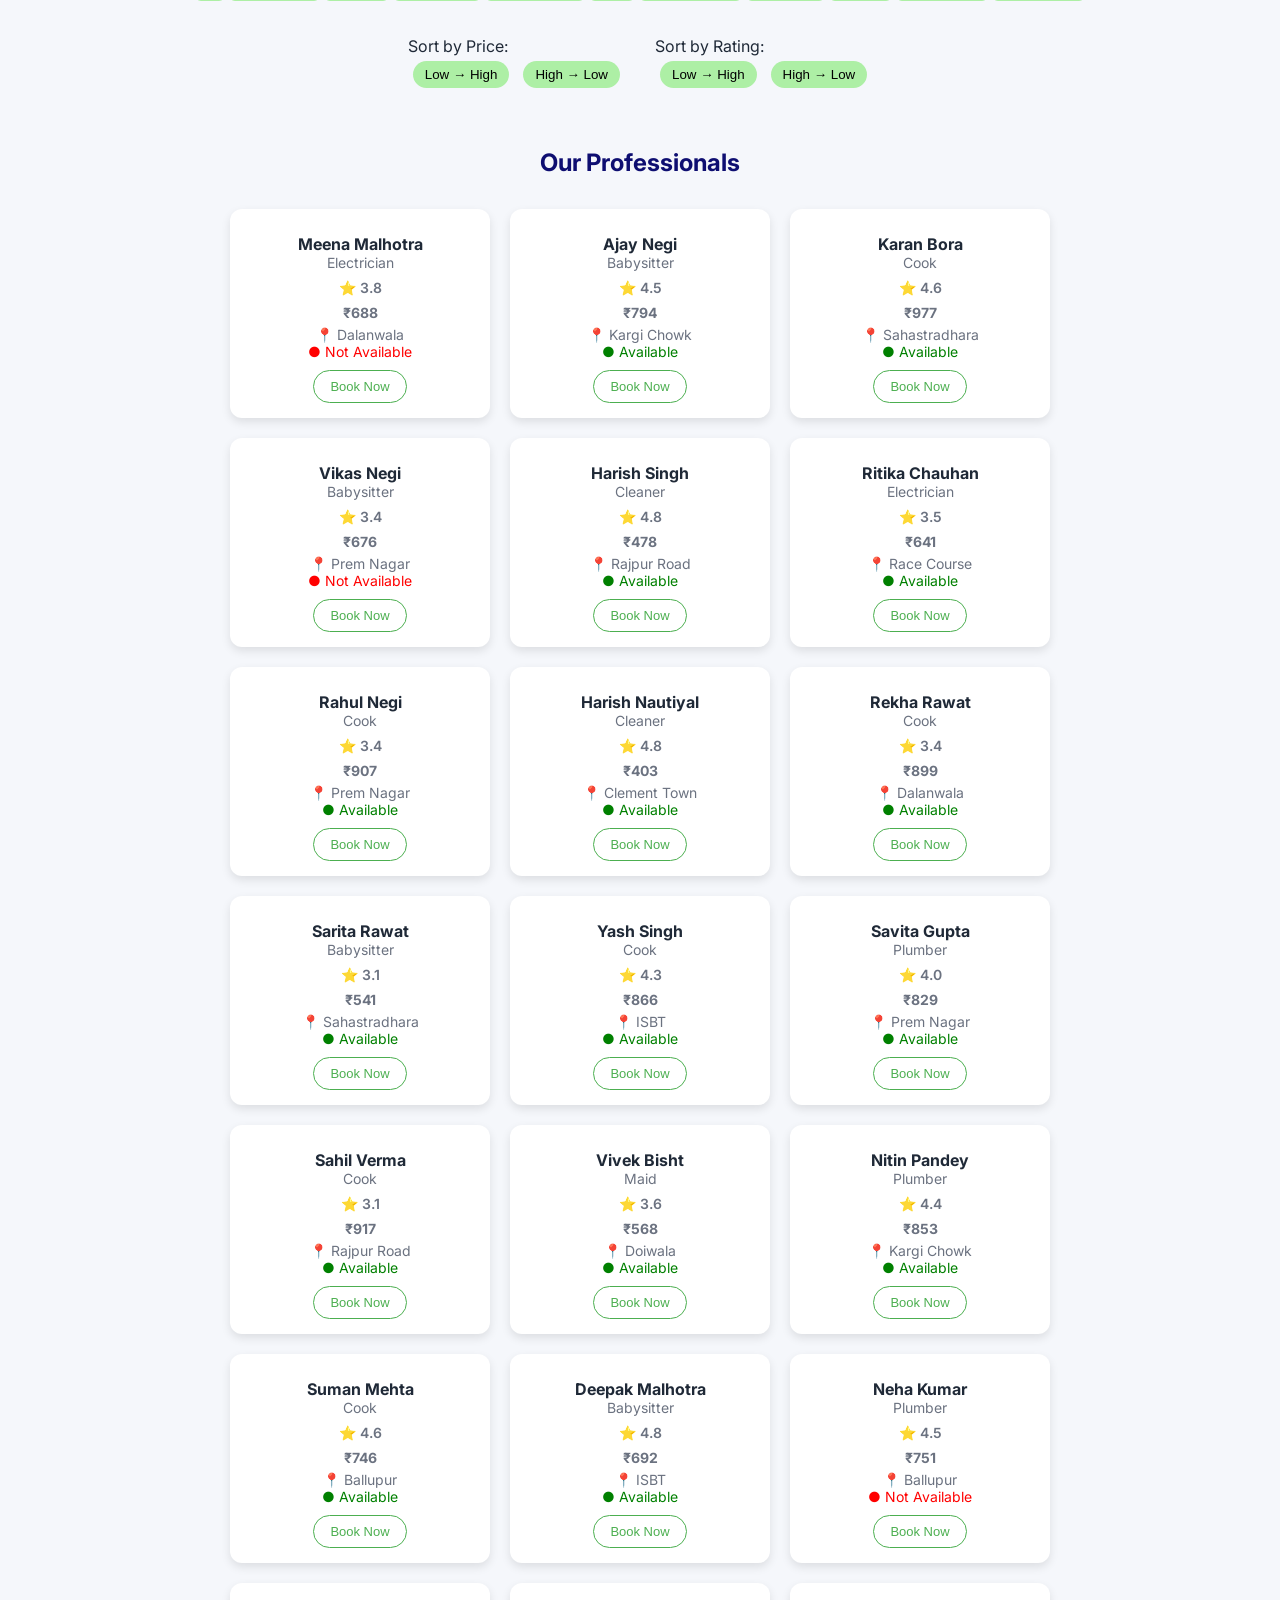
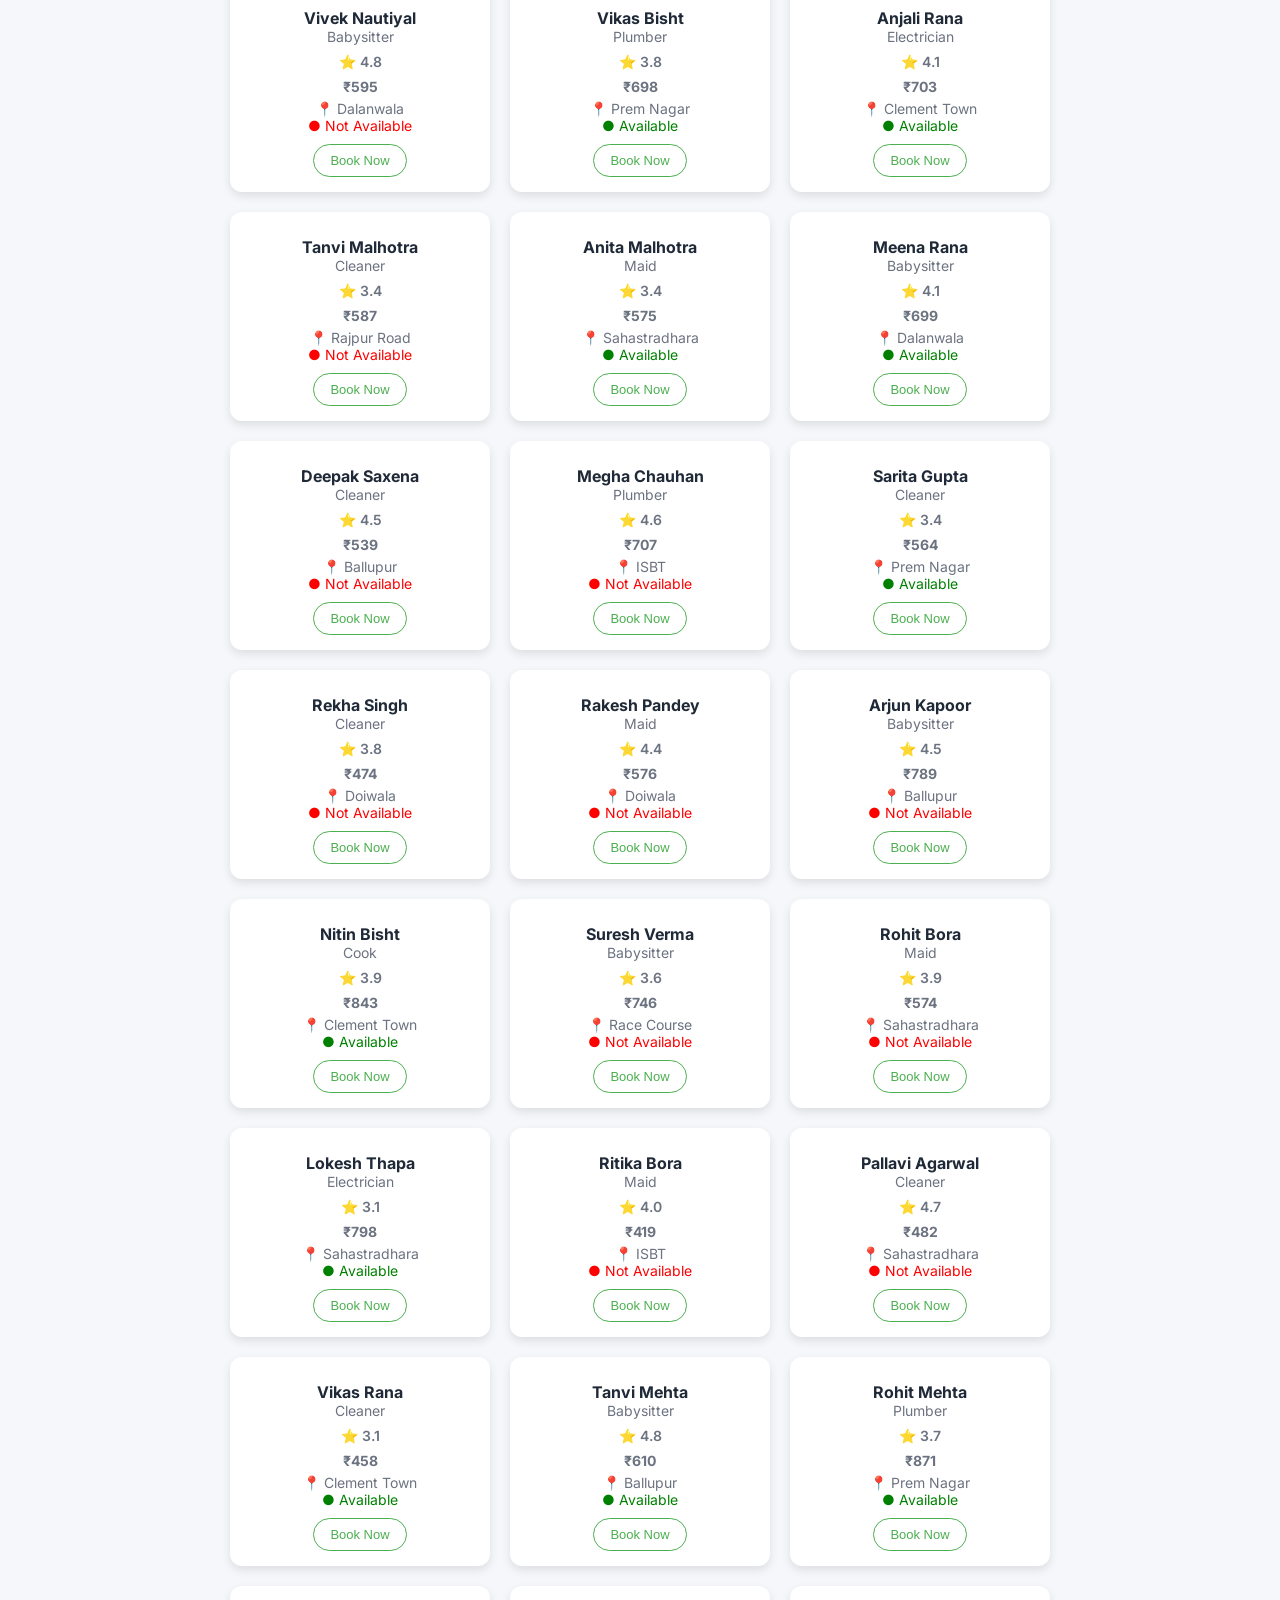
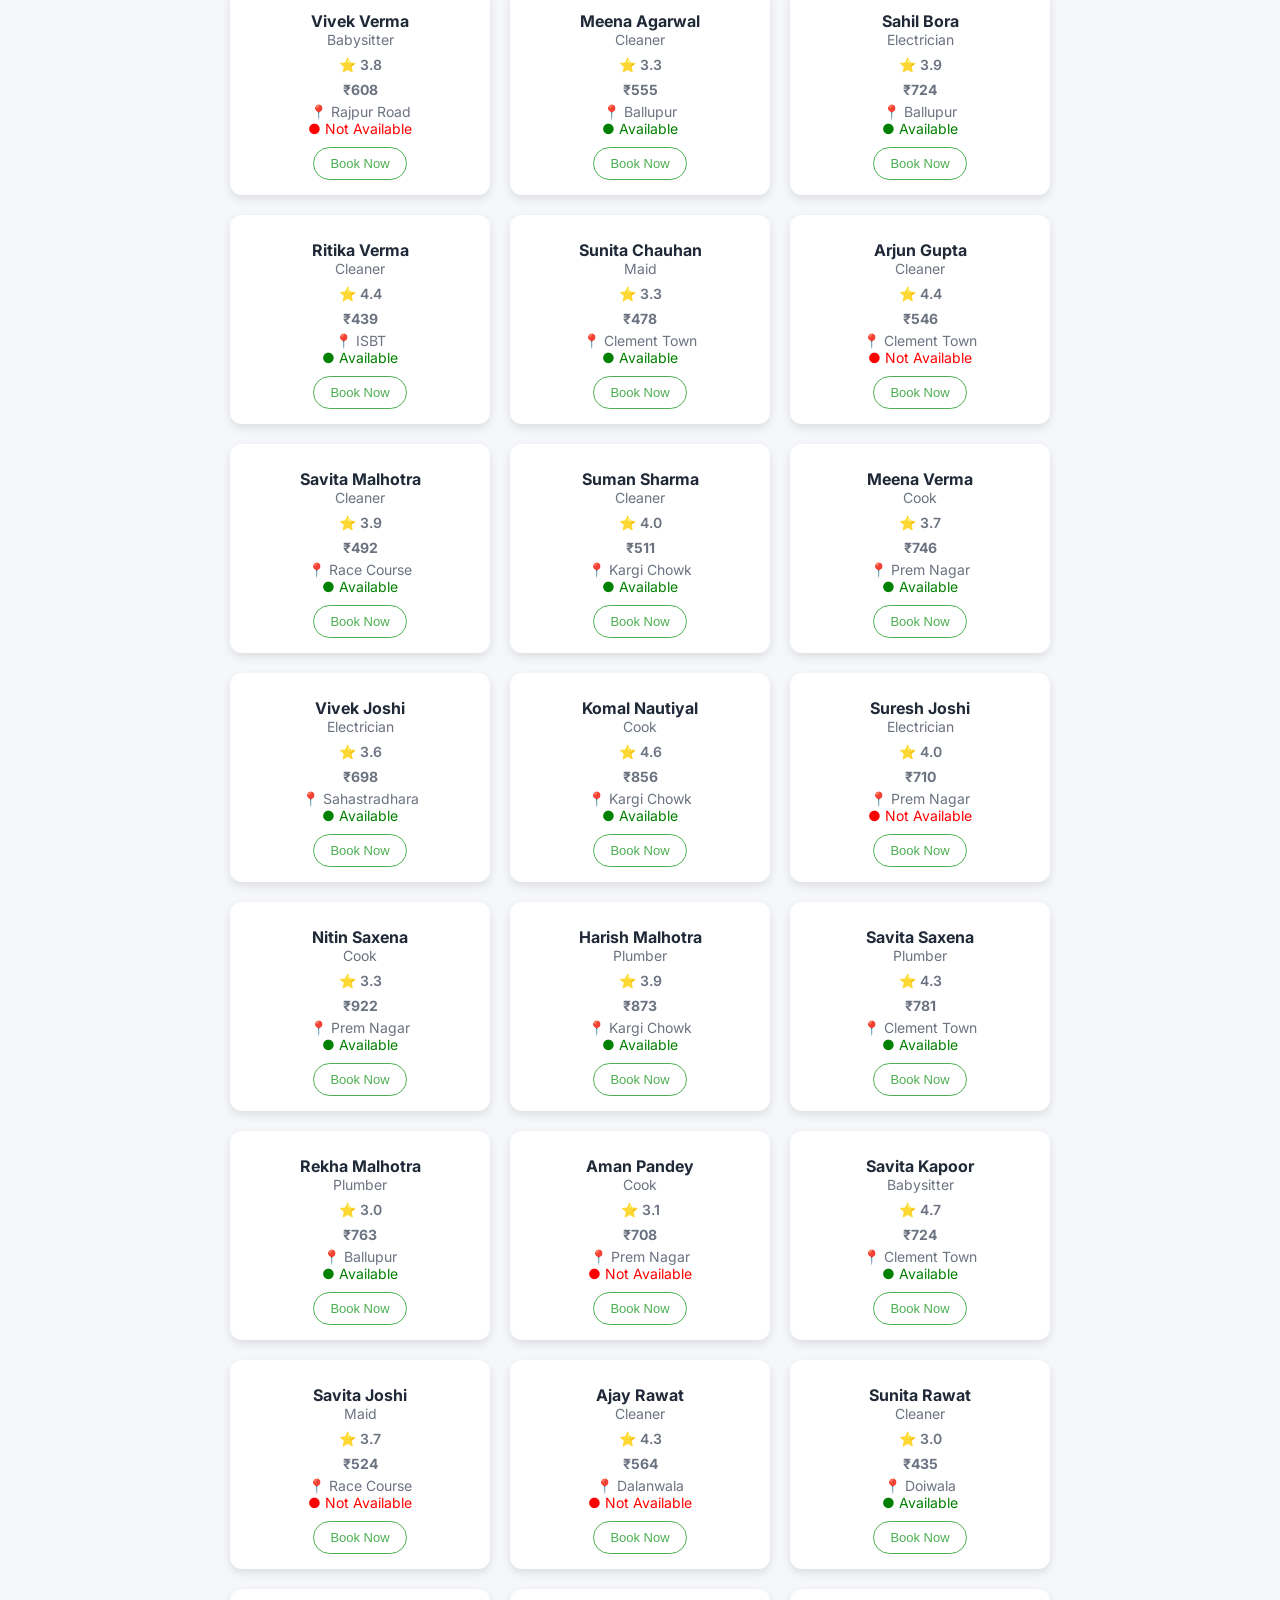
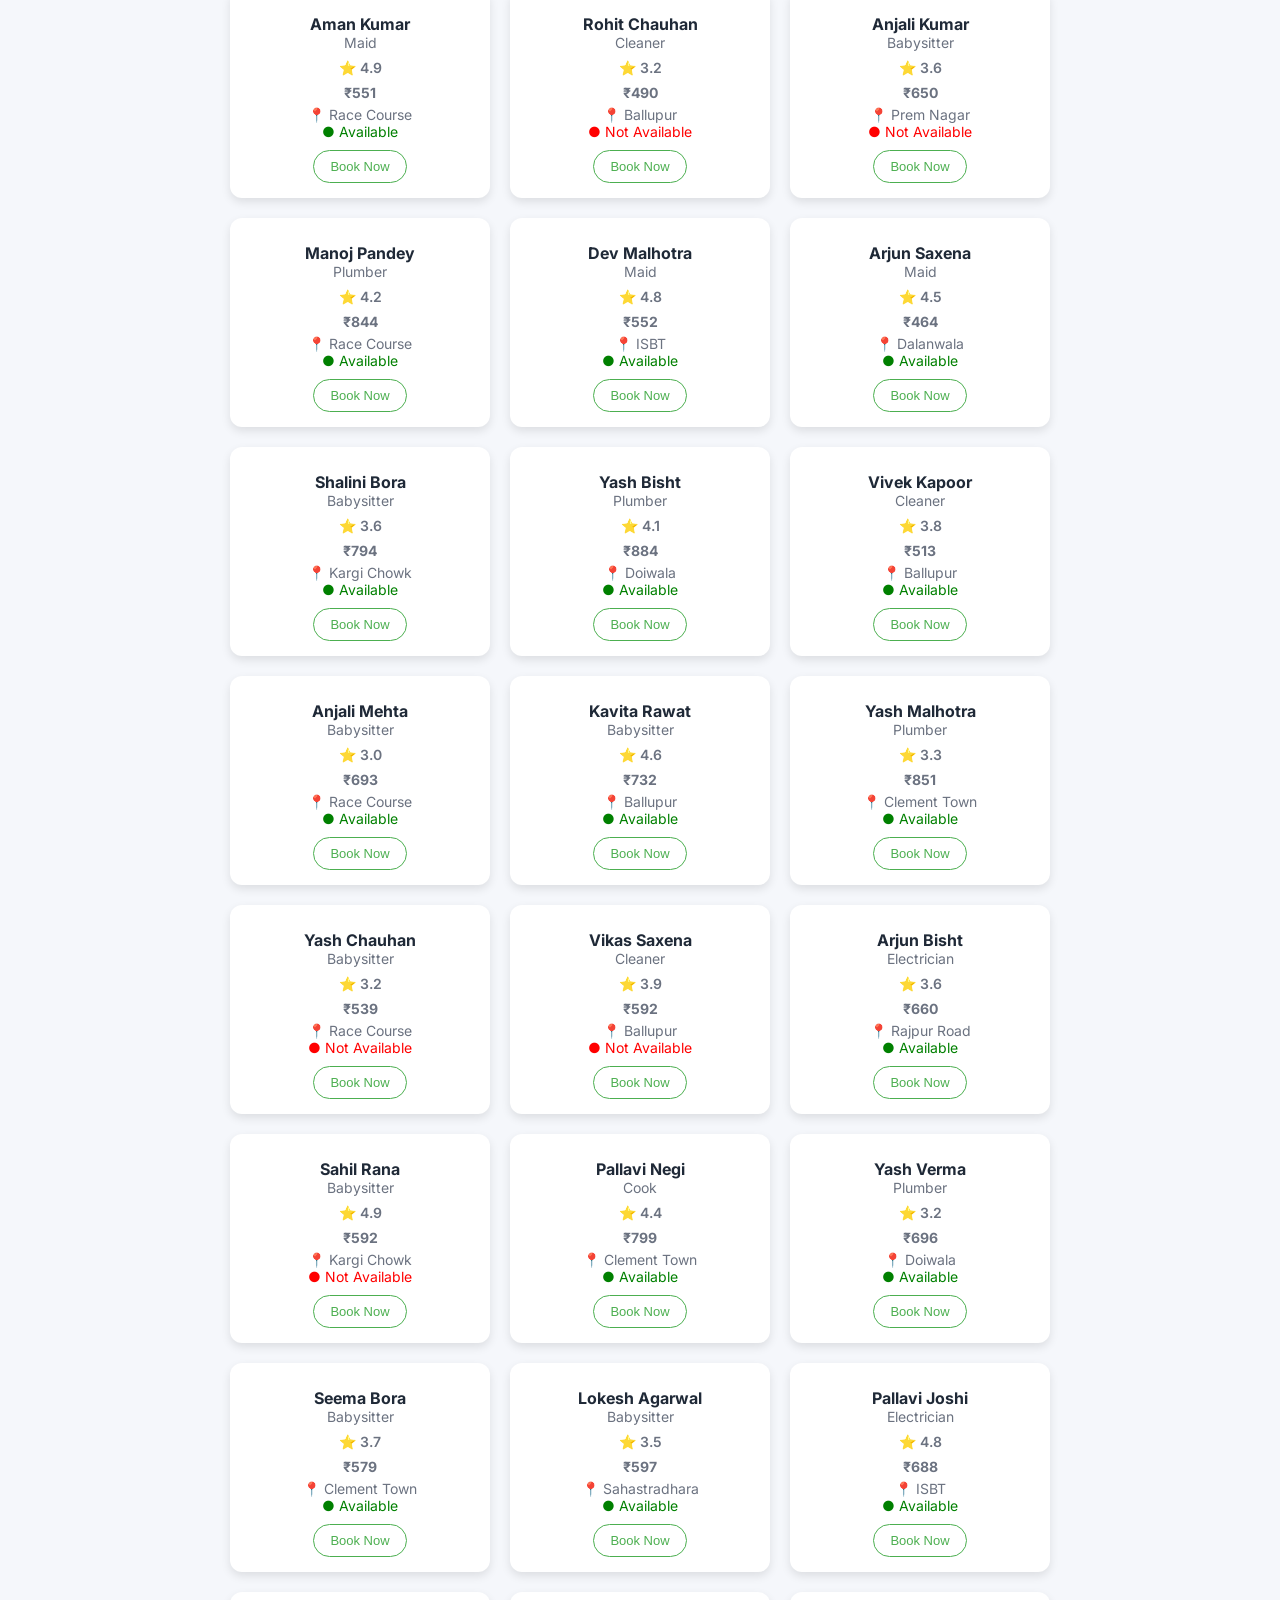
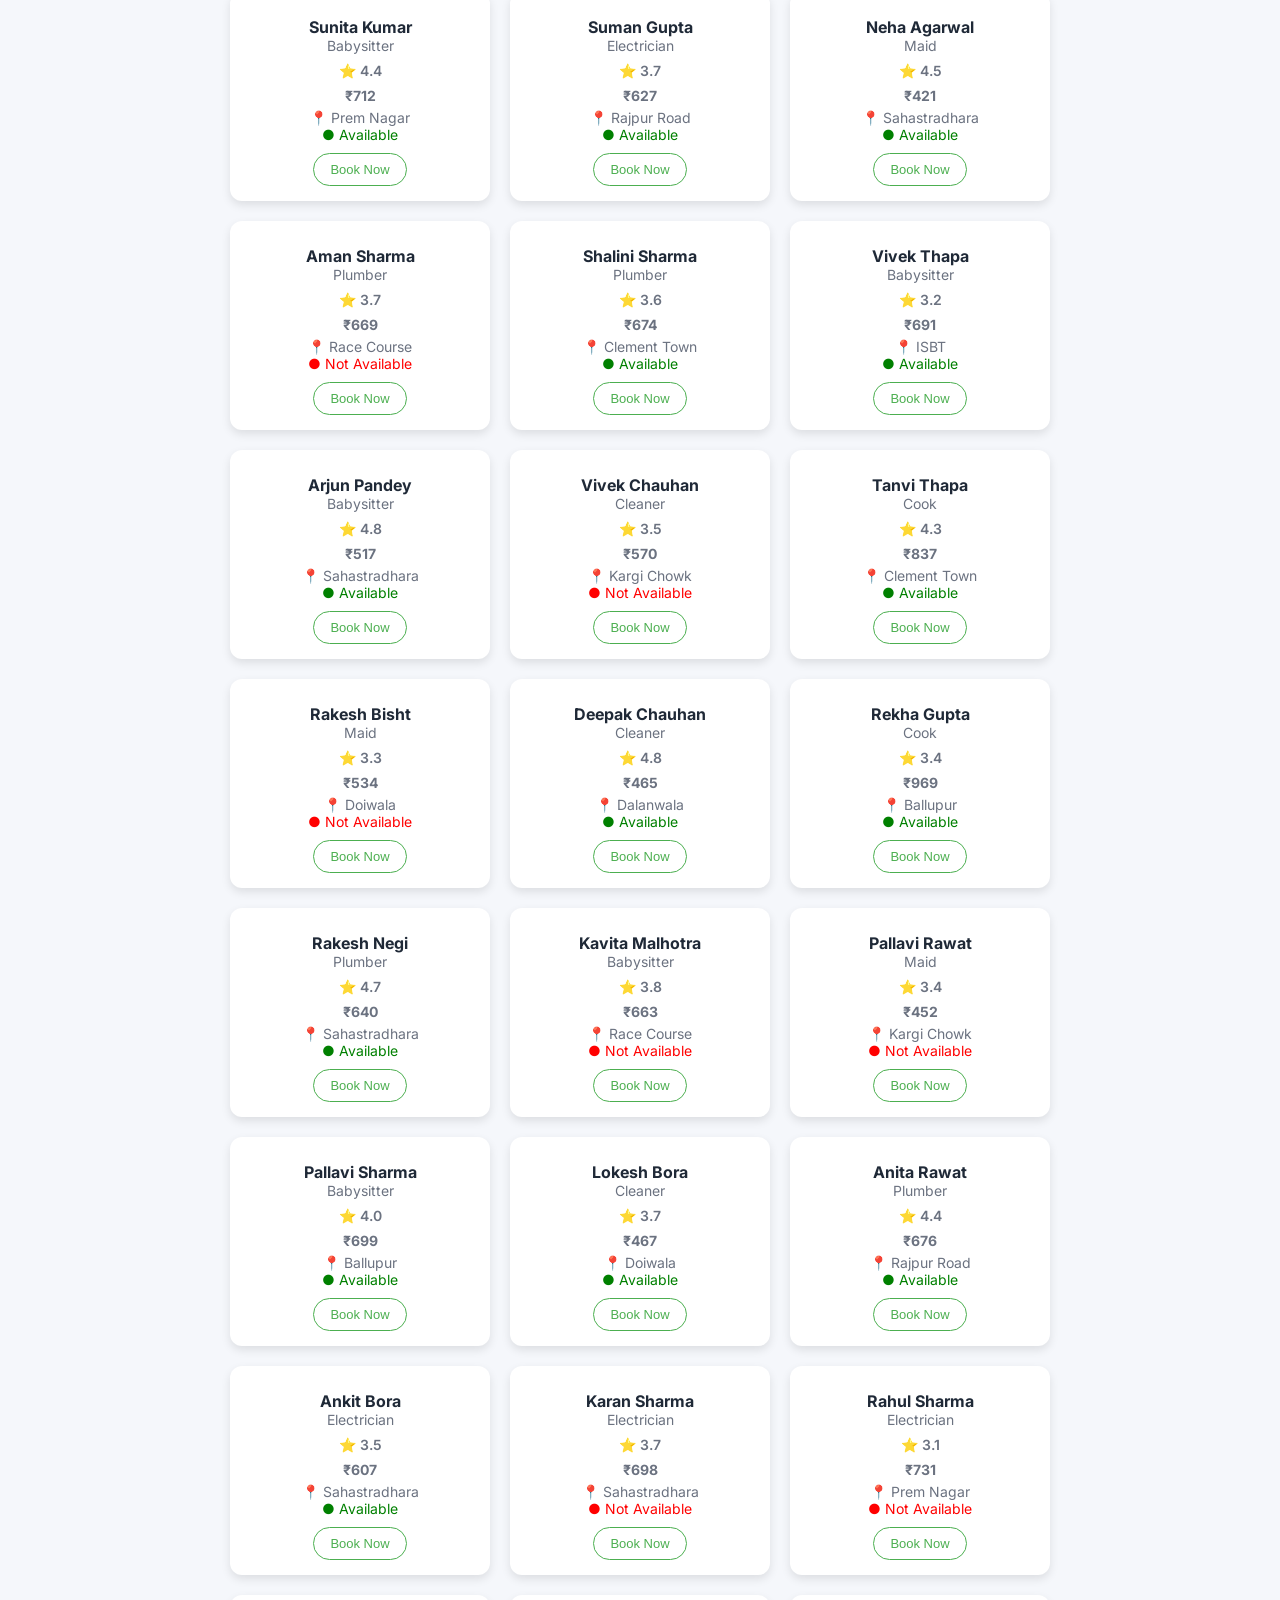
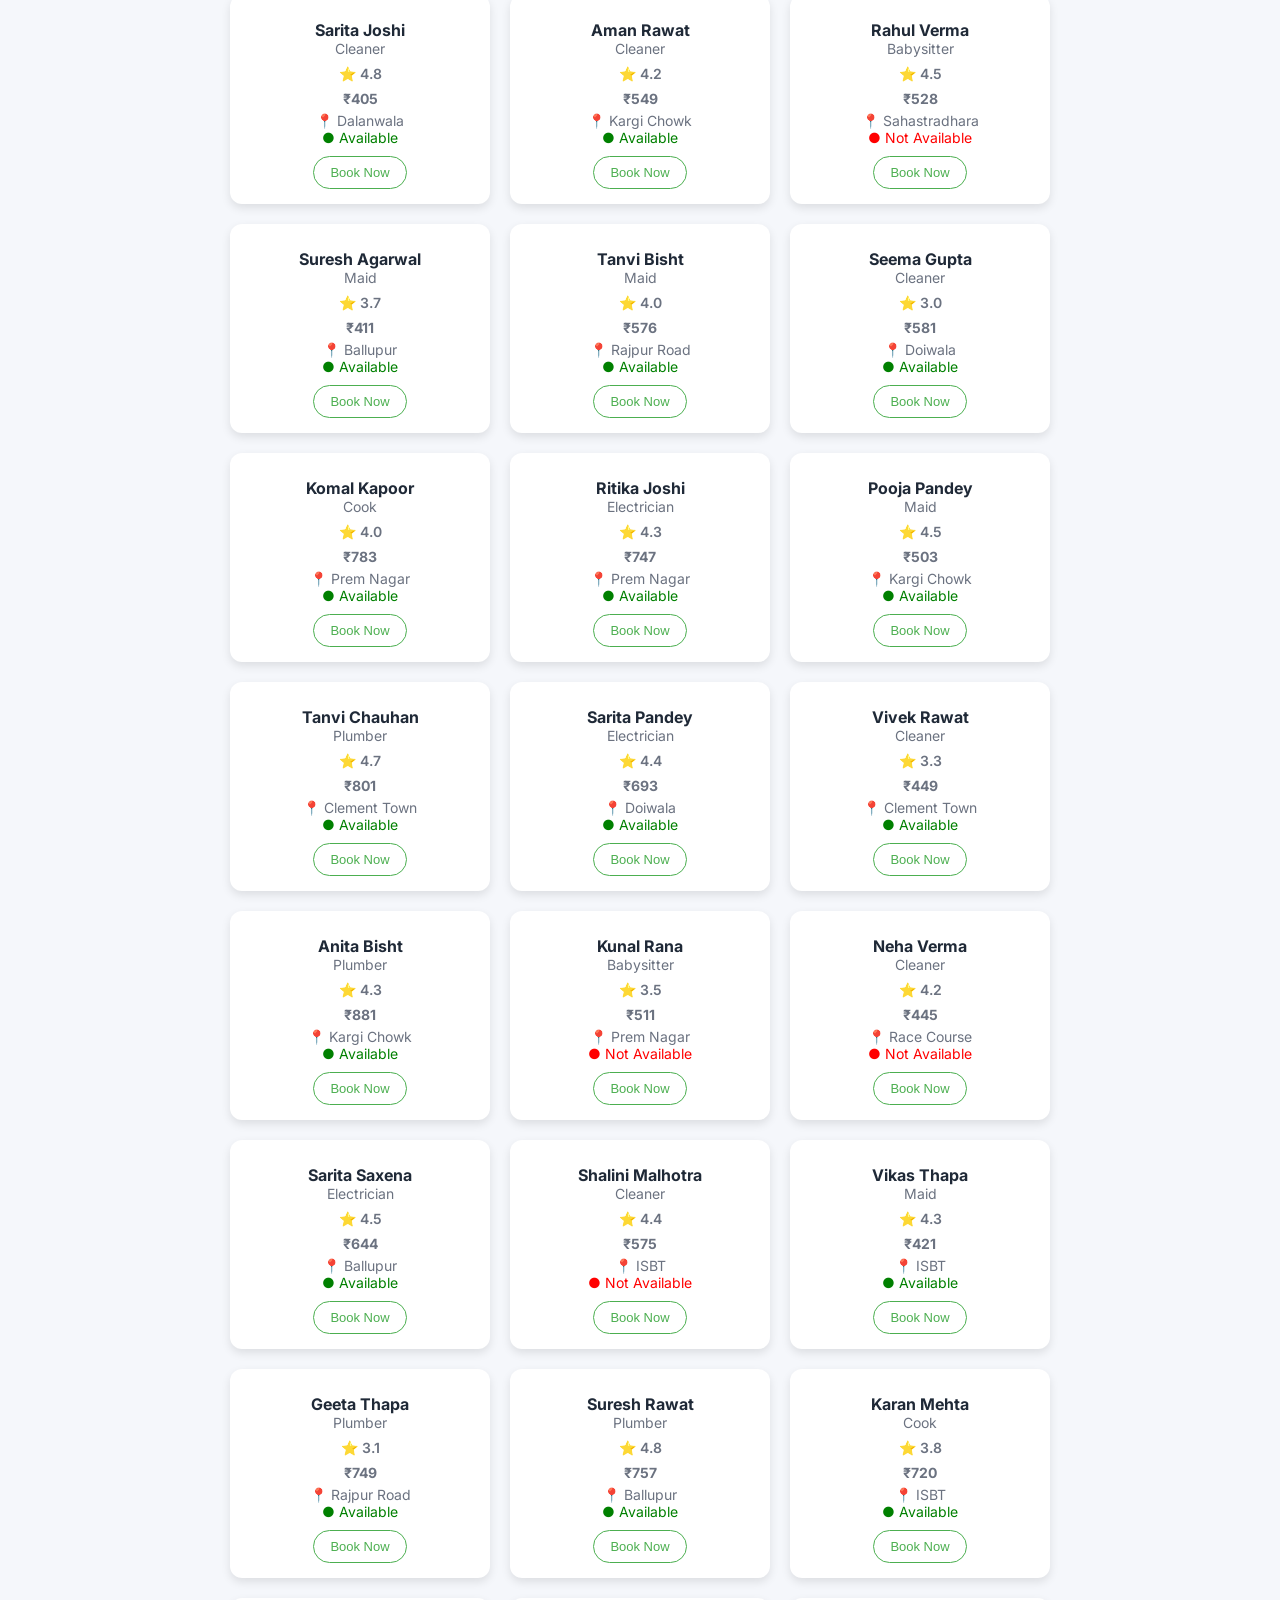
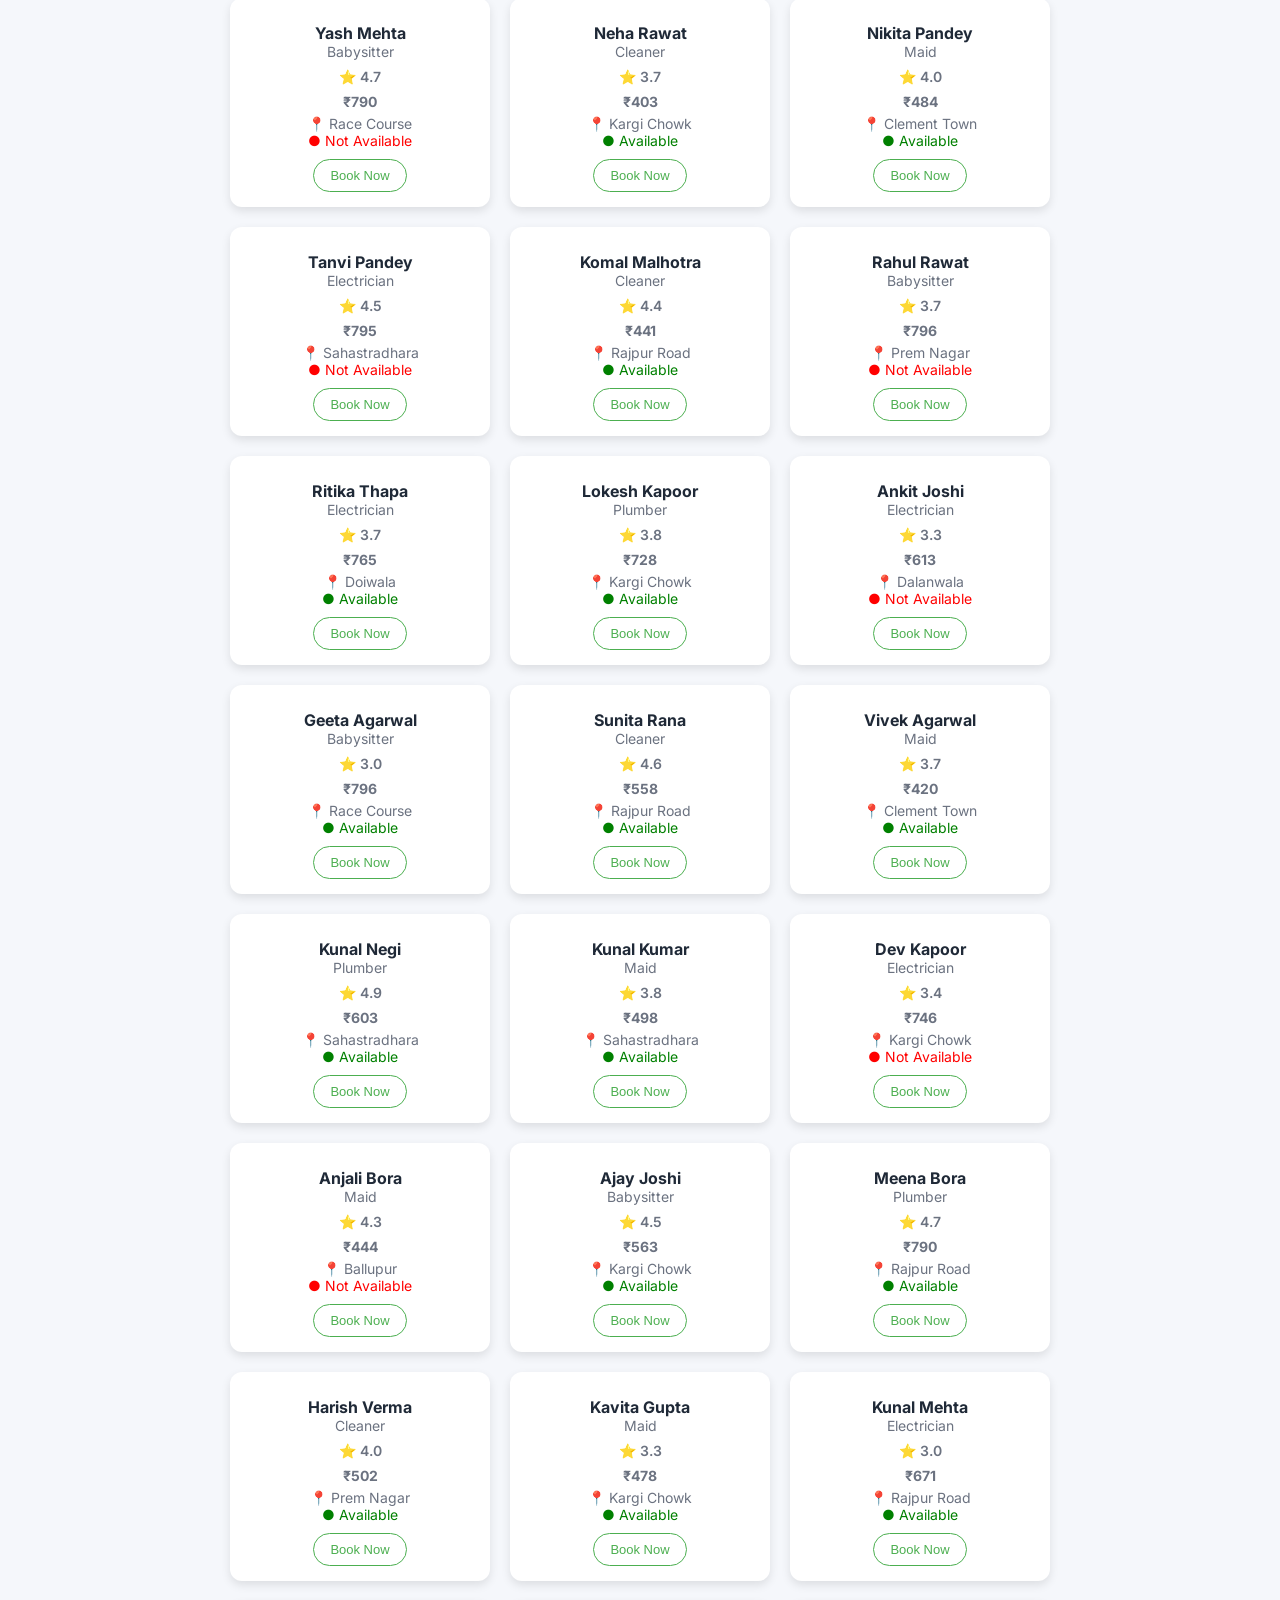
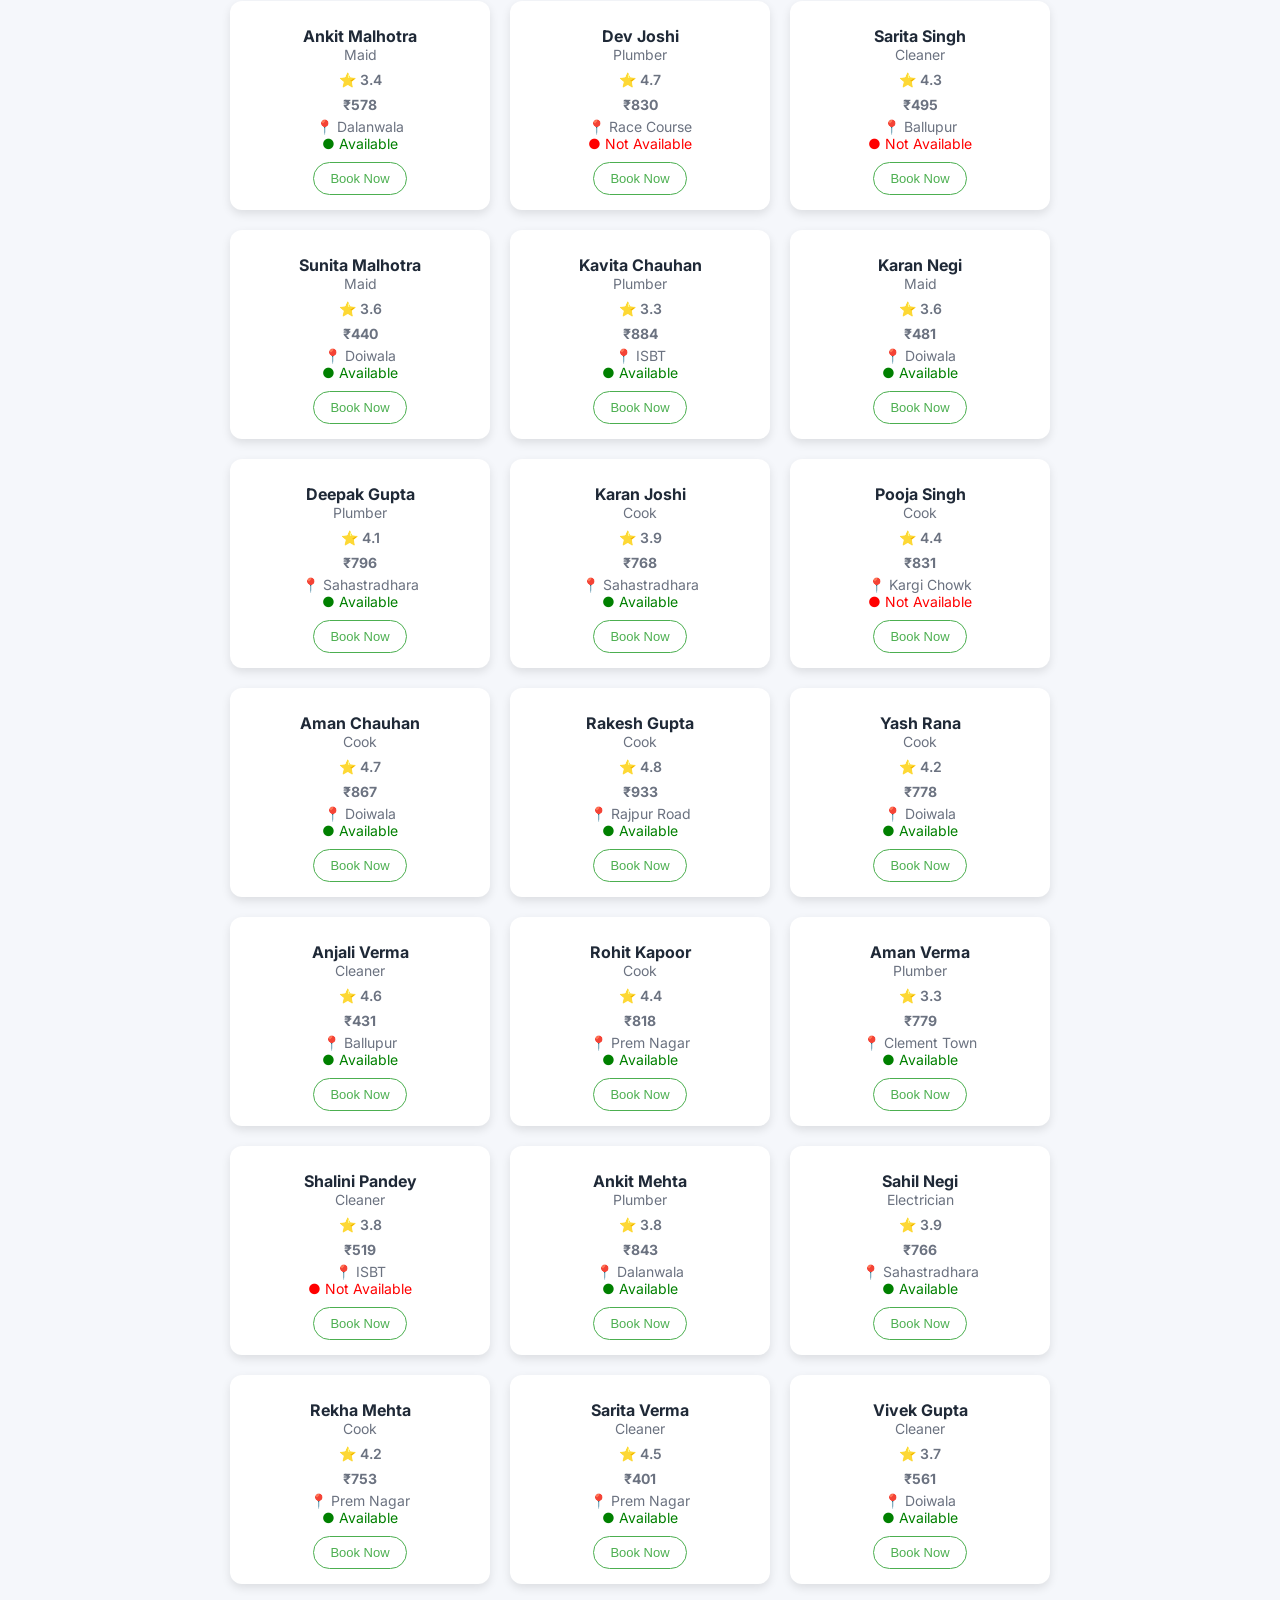
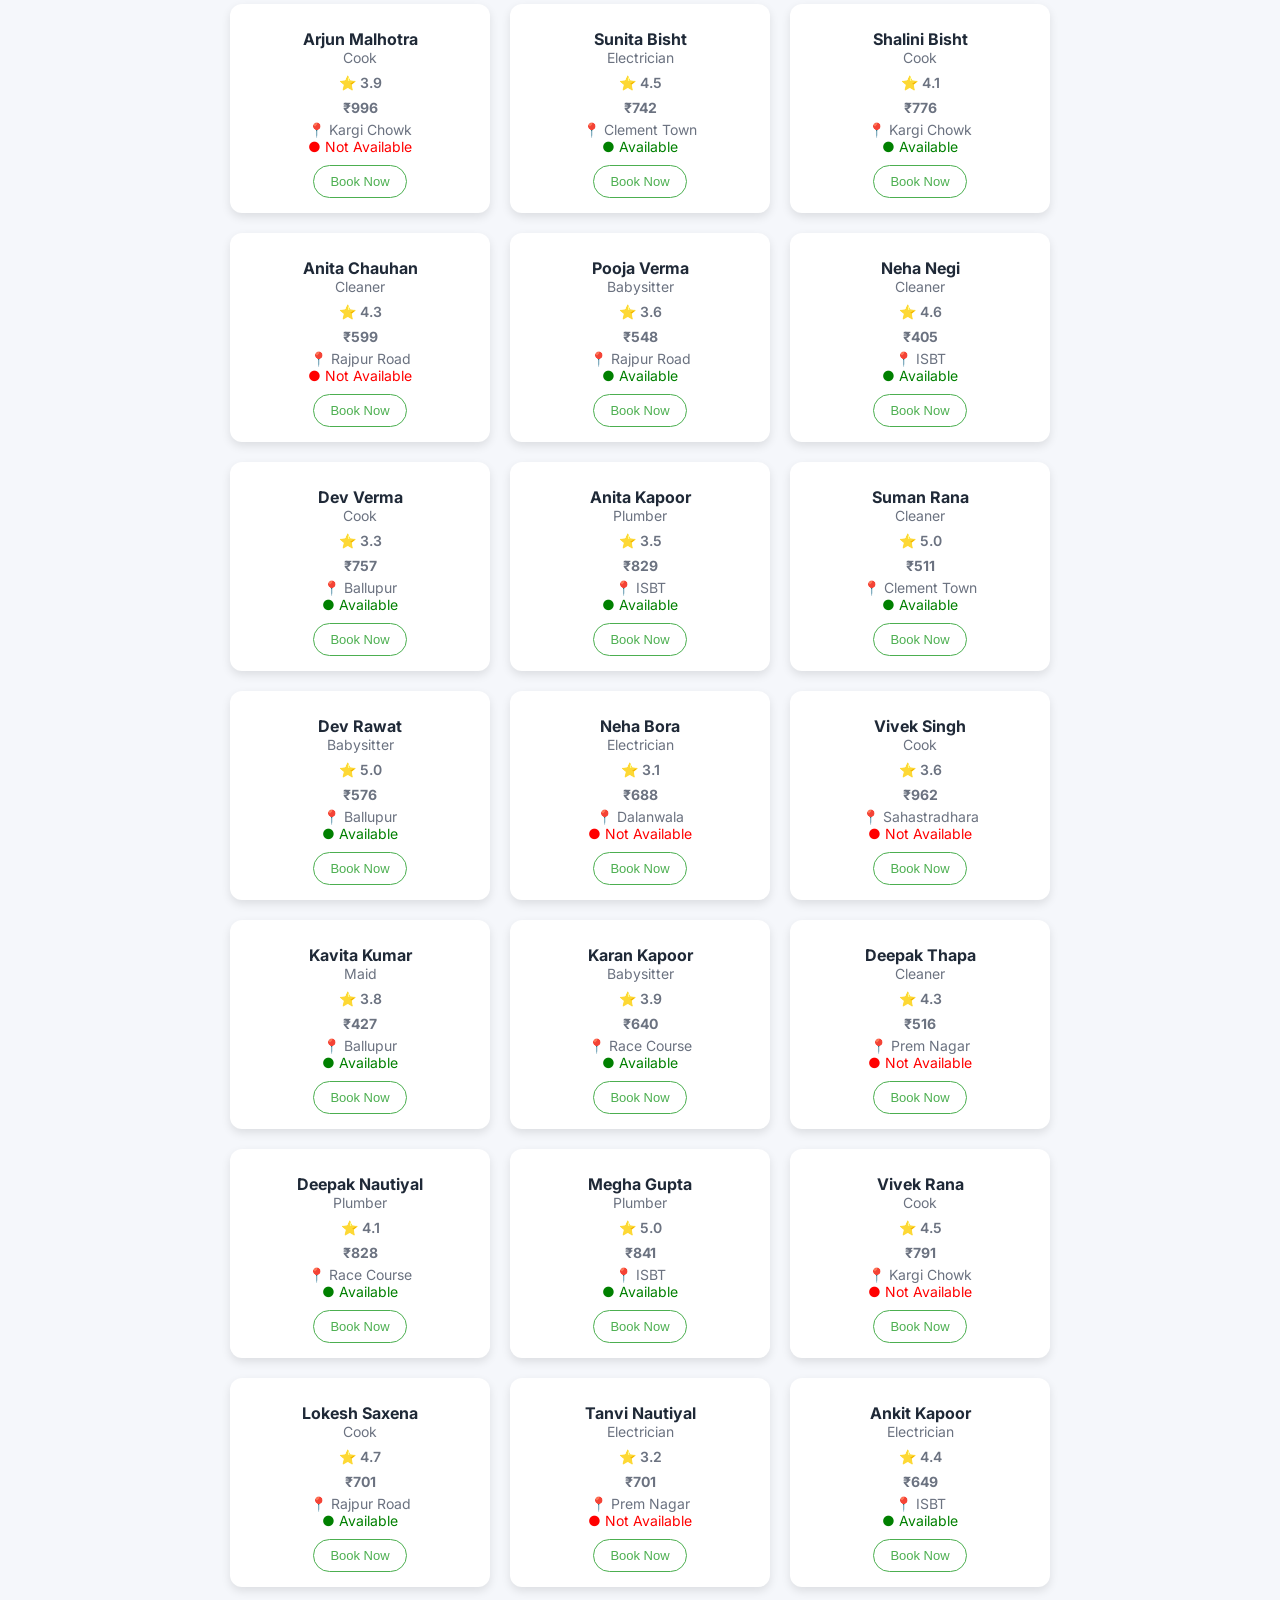
==== commit 7cf7311e: "fixed script tag in html file" ====
--- a/index.html
+++ b/index.html
@@ -5,7 +5,7 @@
   <meta name="viewport" content="width=device-width, initial-scale=1.0">
   <title>Cleaning Service</title>
   <link rel="stylesheet" href="style.css">
-  <script src="script.js"></script>
+  
   <link href="https://fonts.googleapis.com/css2?family=Inter:wght@300;400;600;700&display=swap" rel="stylesheet">
   <link rel="stylesheet" href="https://cdnjs.cloudflare.com/ajax/libs/font-awesome/6.5.0/css/all.min.css">
 </head>
@@ -361,7 +361,7 @@
   </div>
 </div>
 
-
+<script src="script.js"></script>
 </body>
 </html>
 
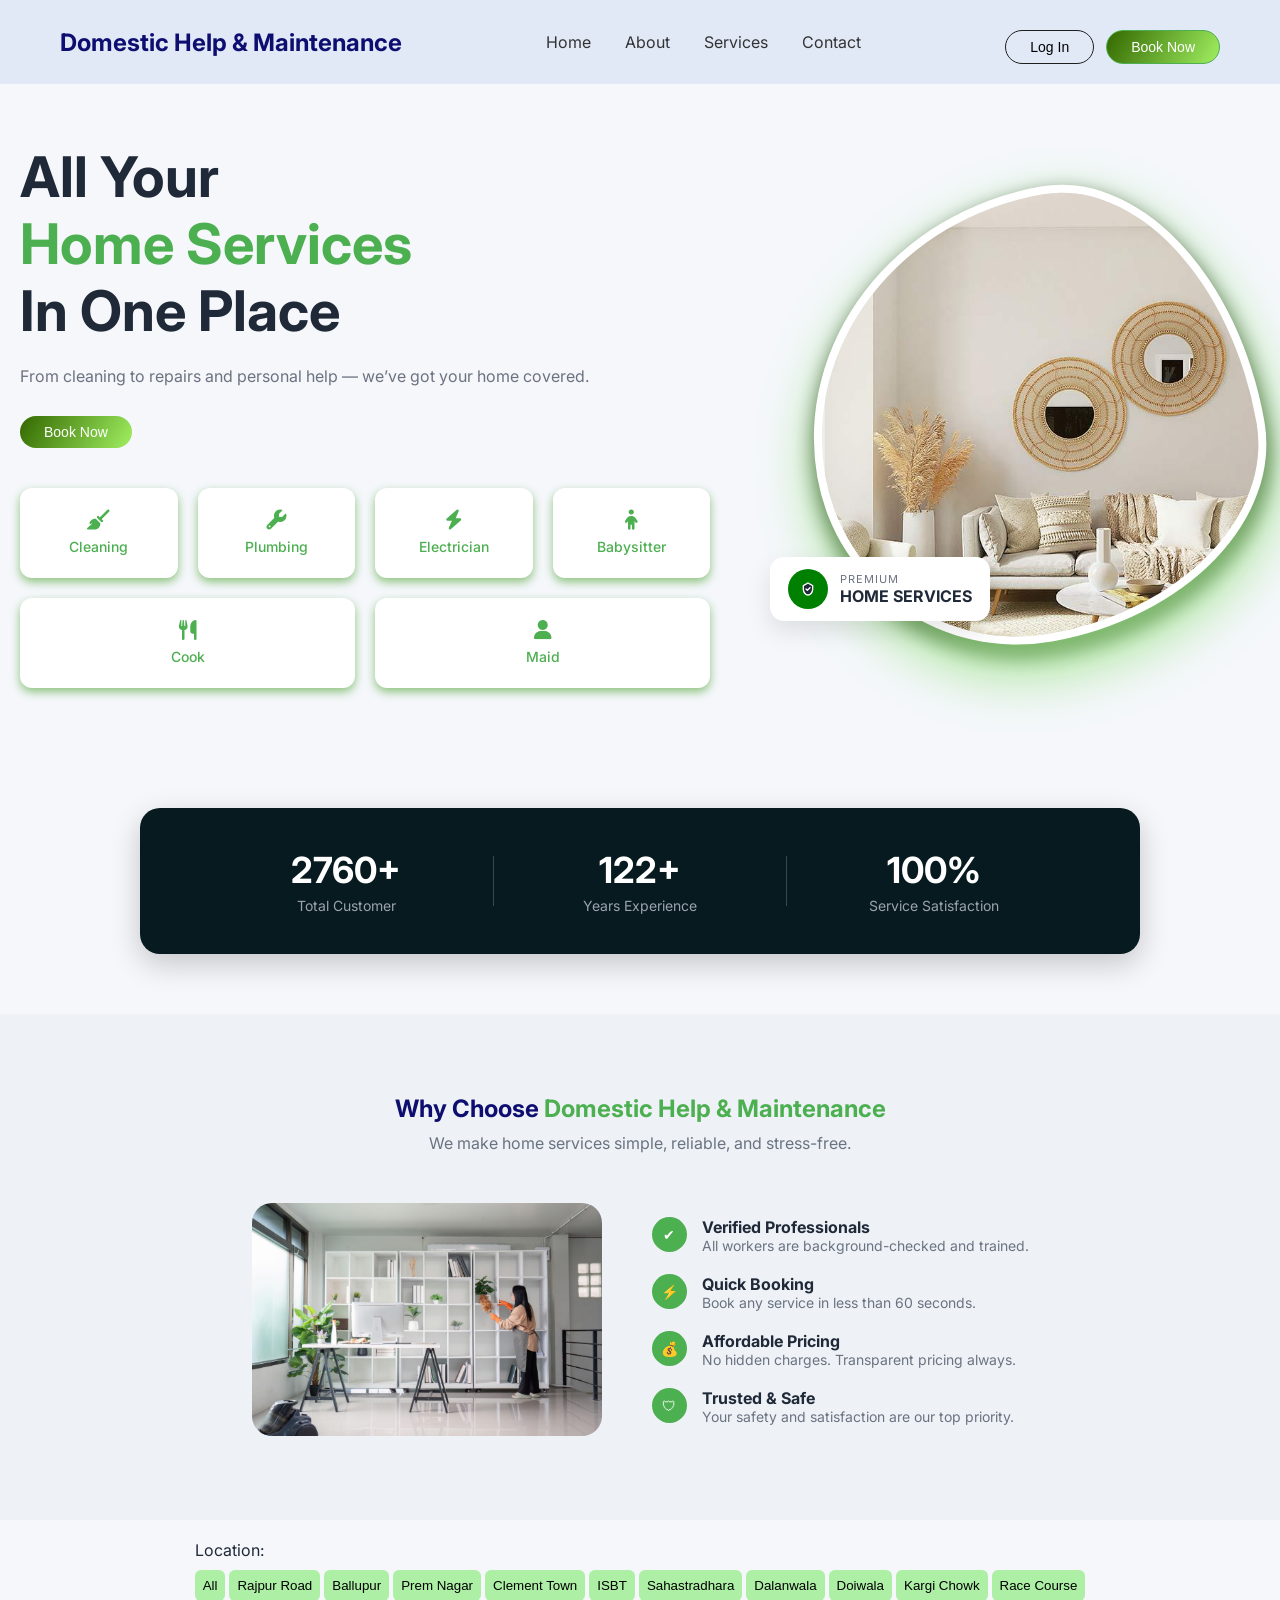
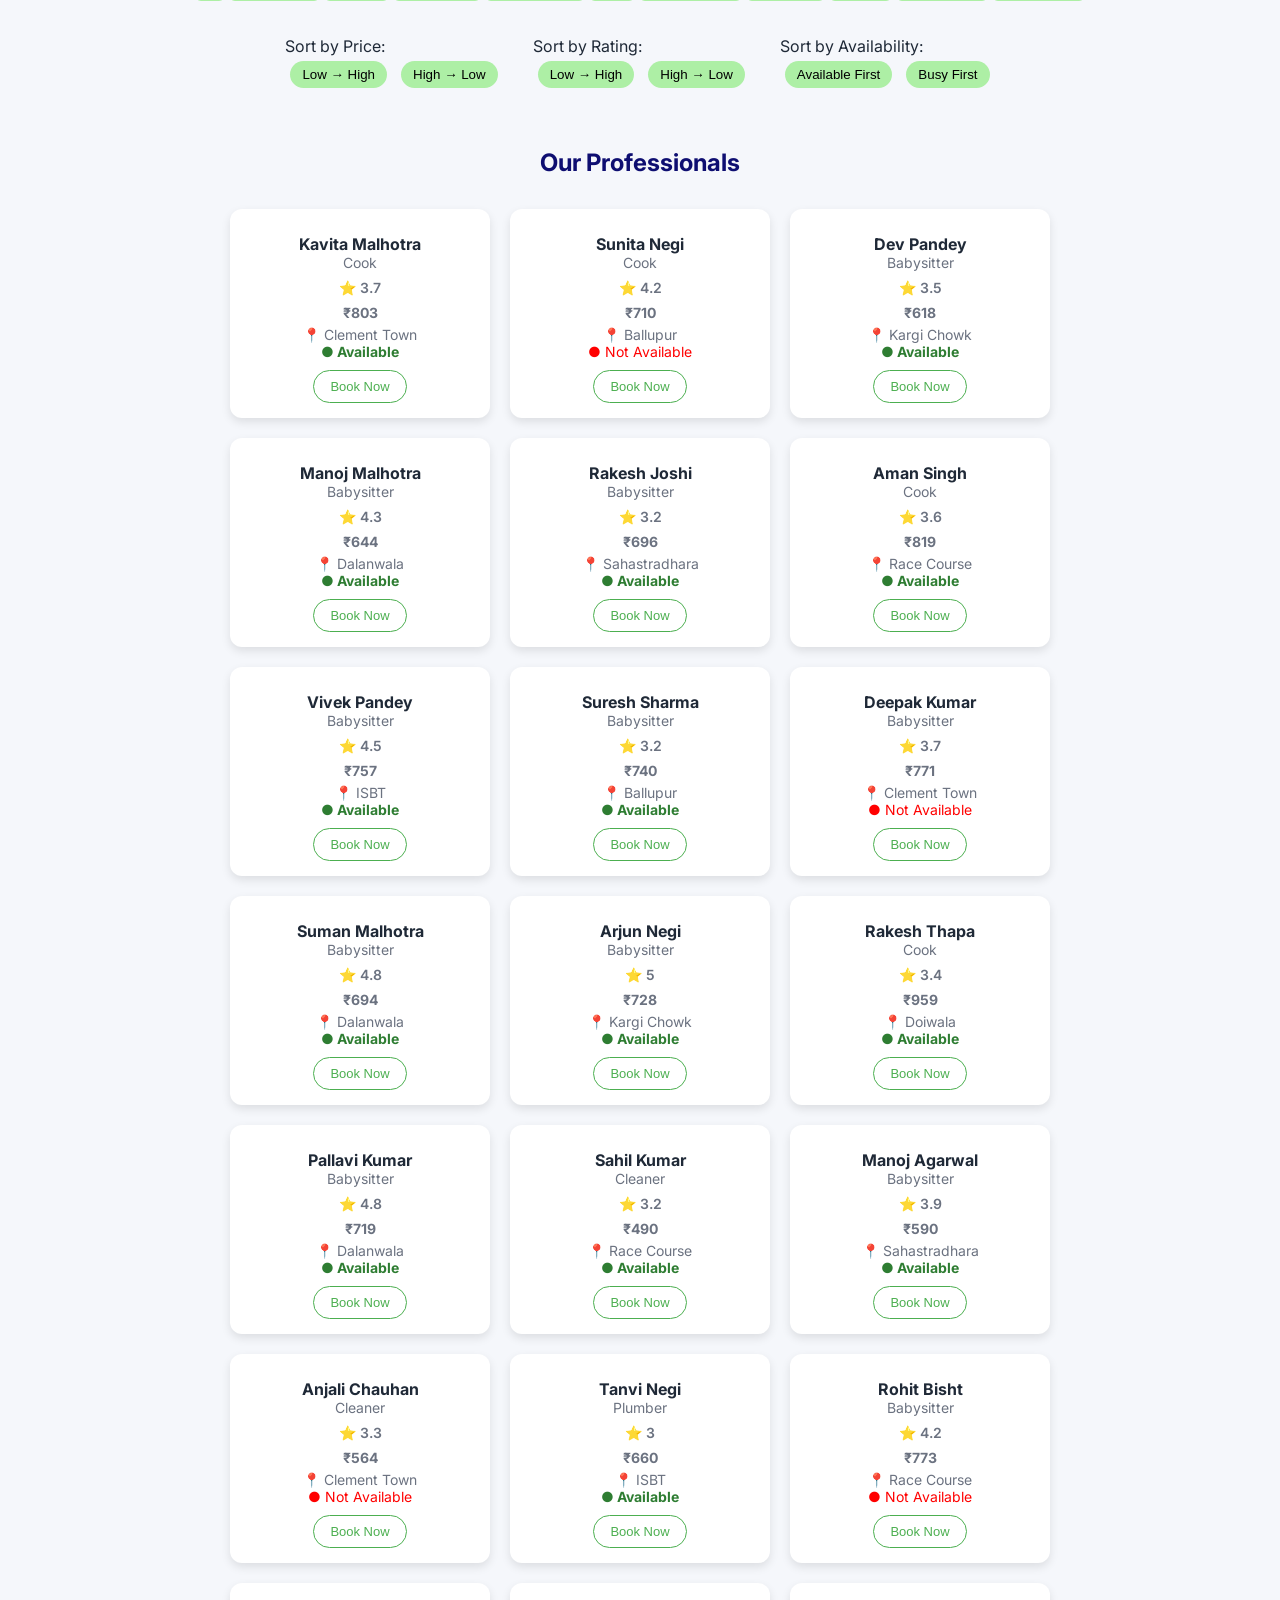
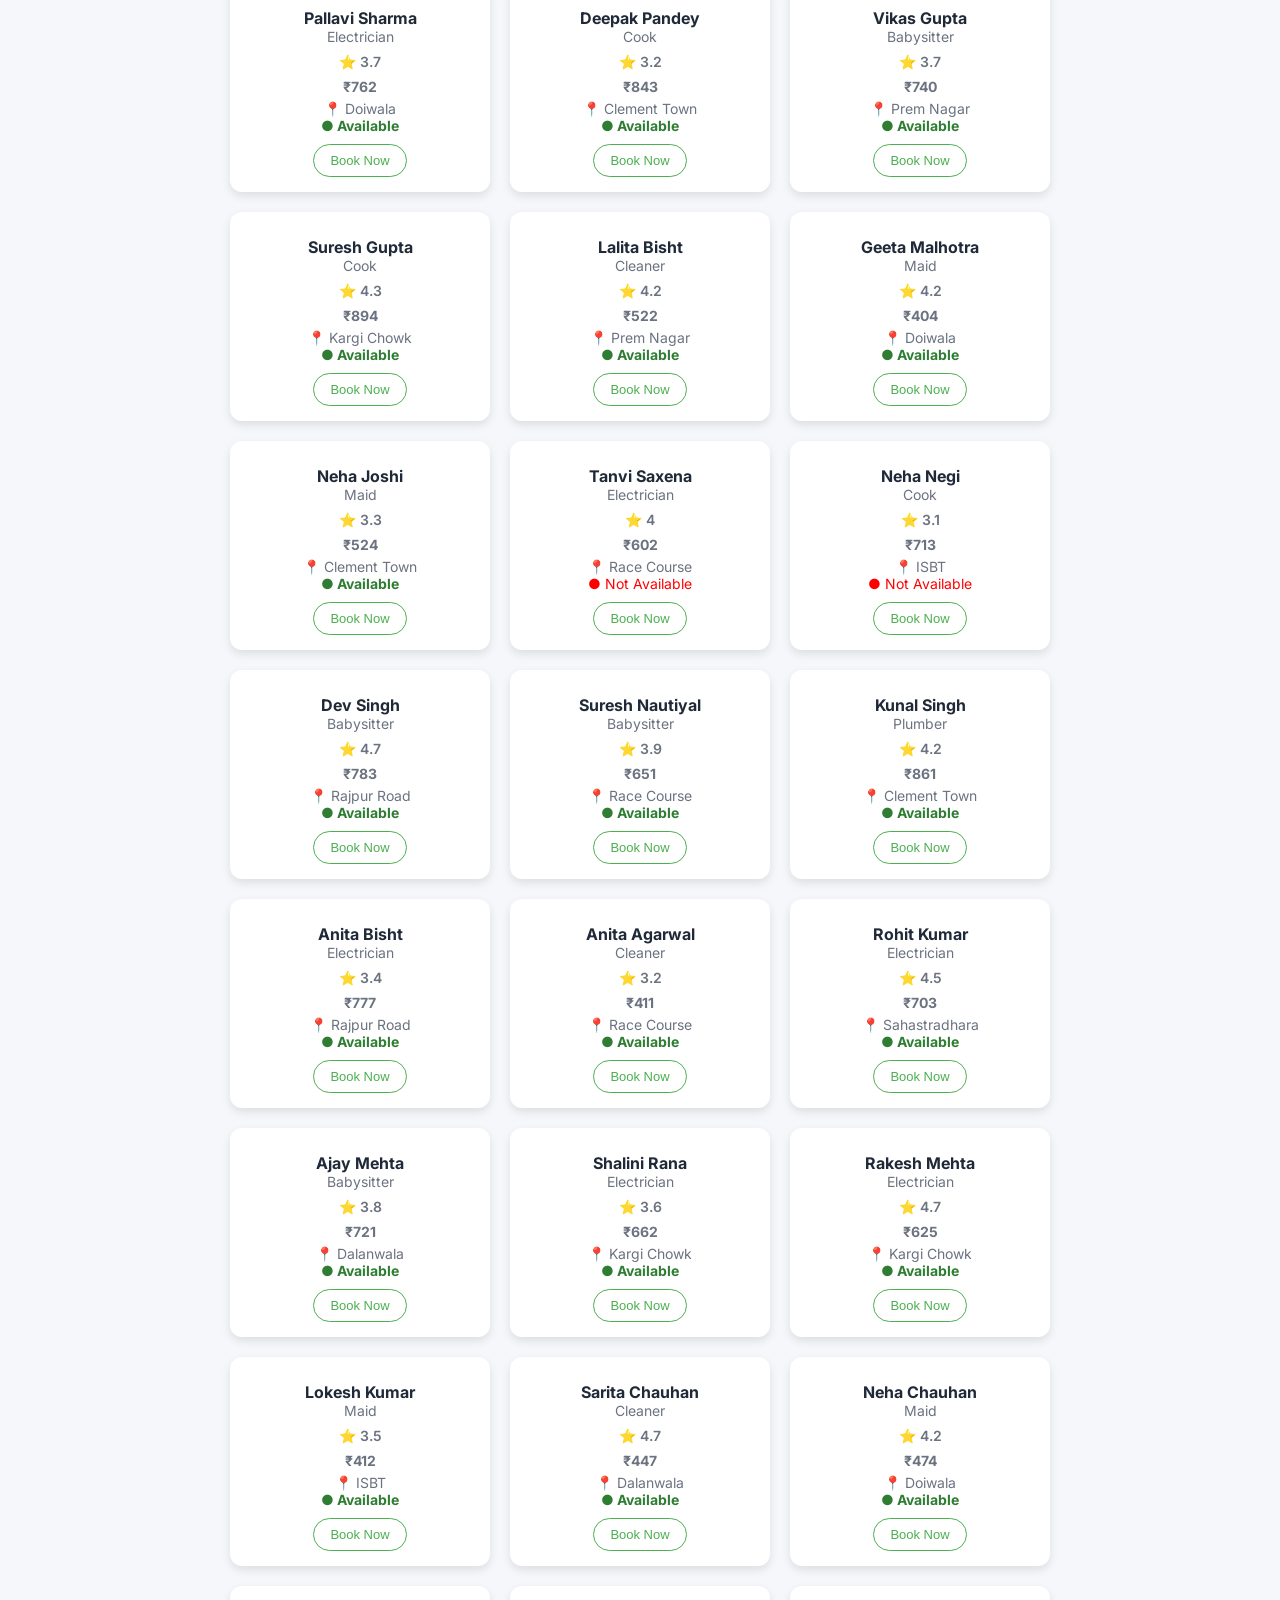
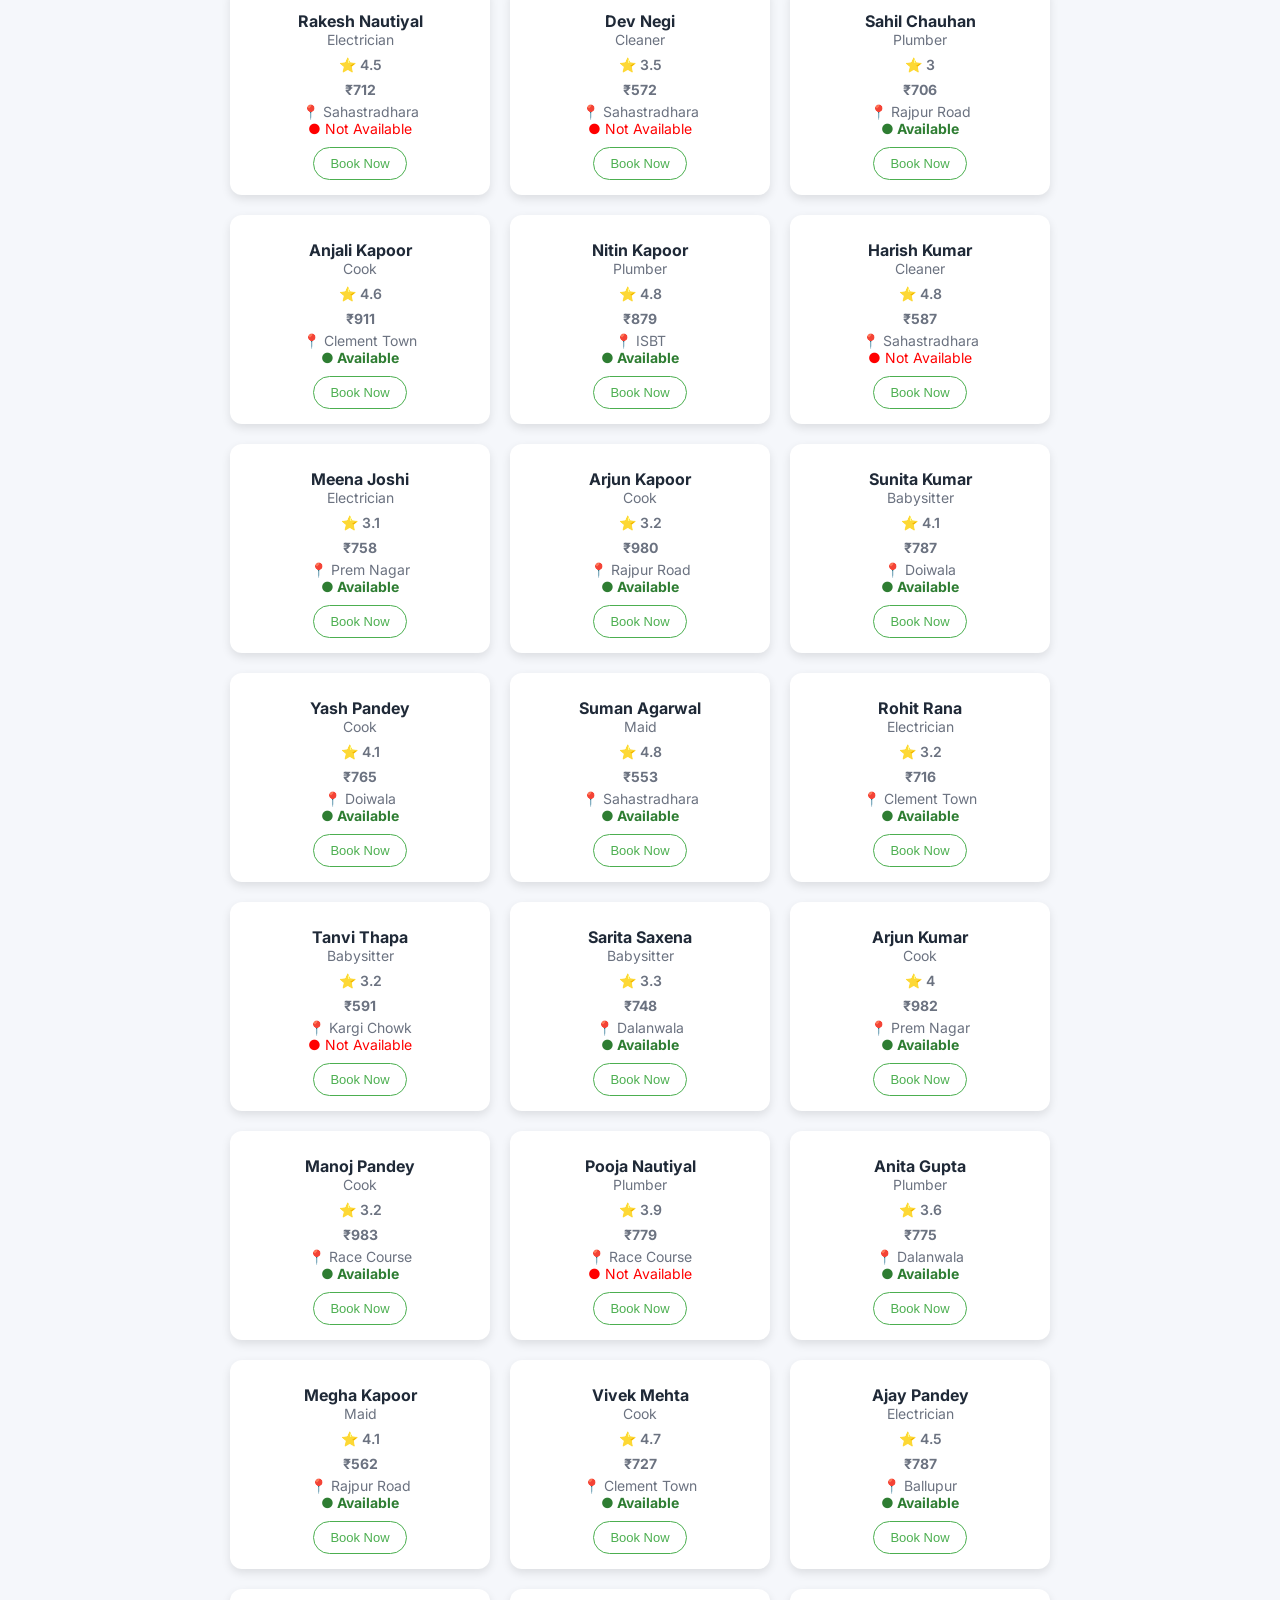
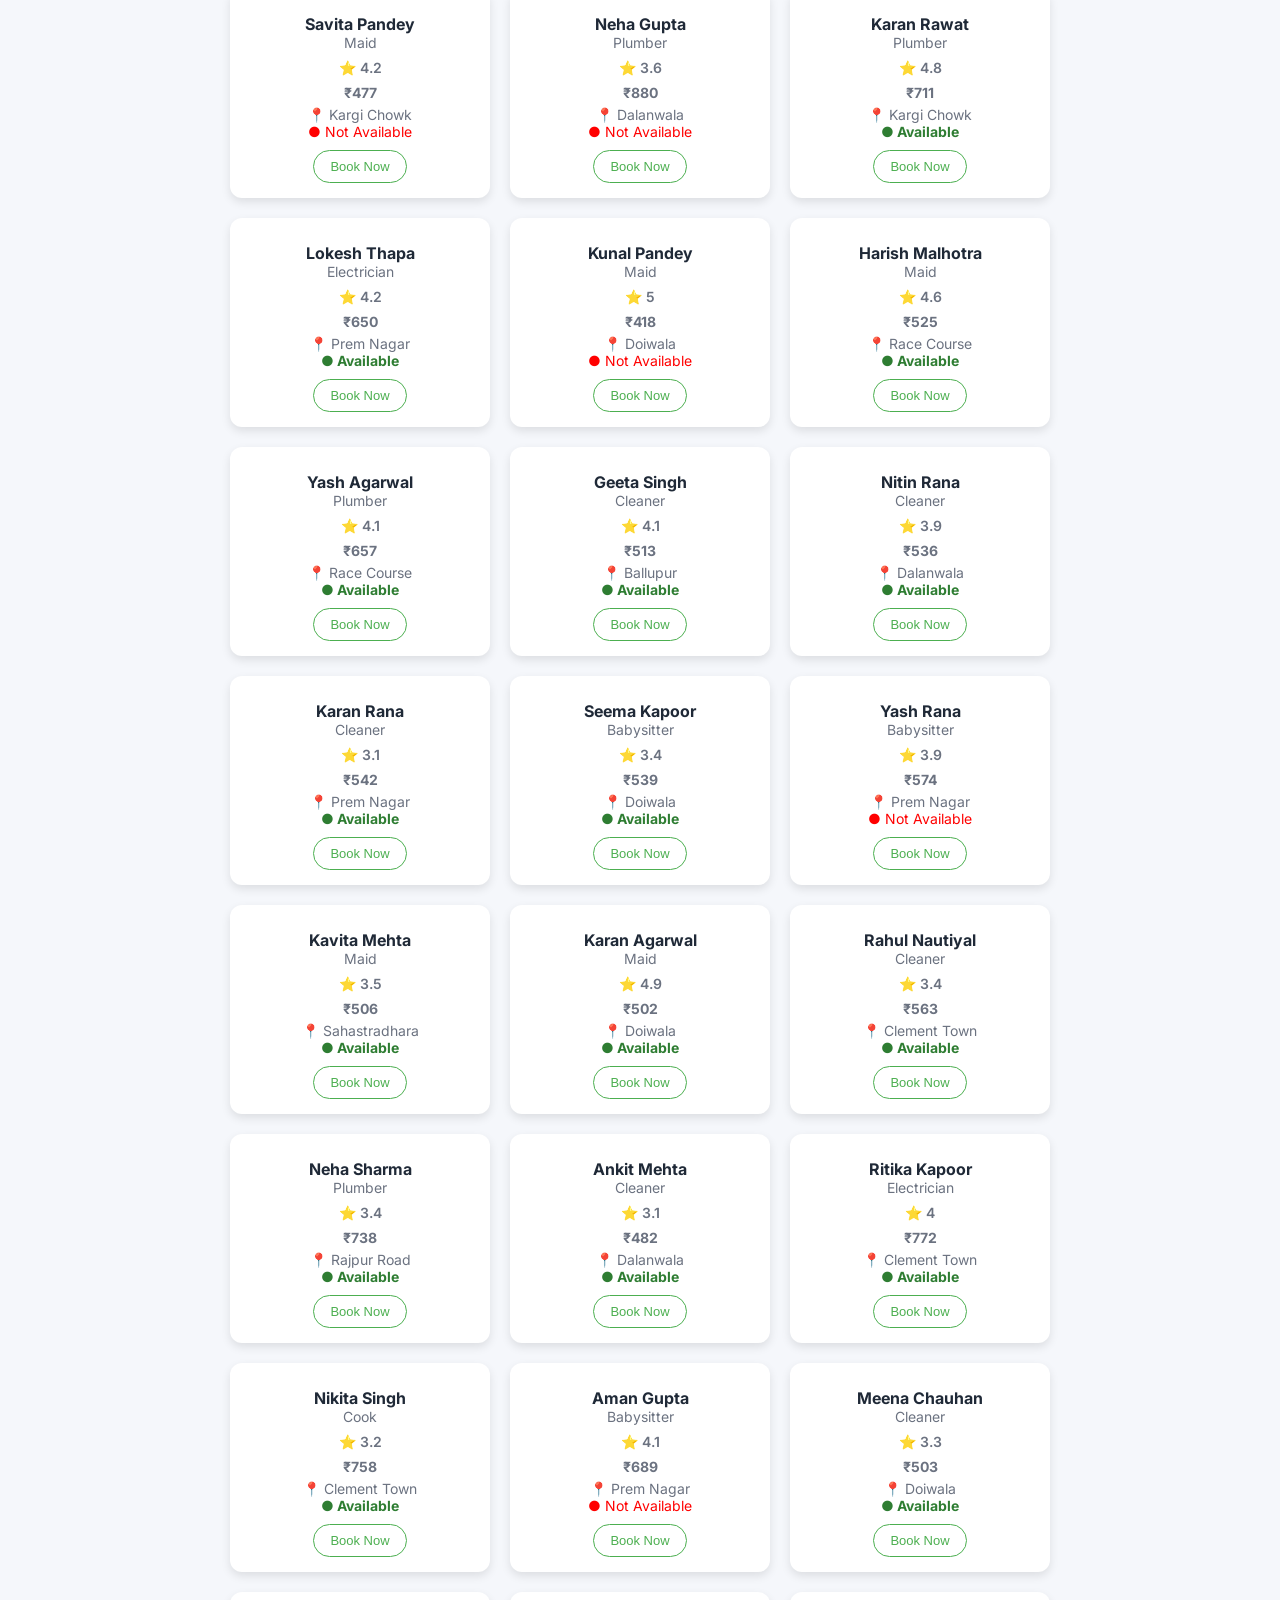
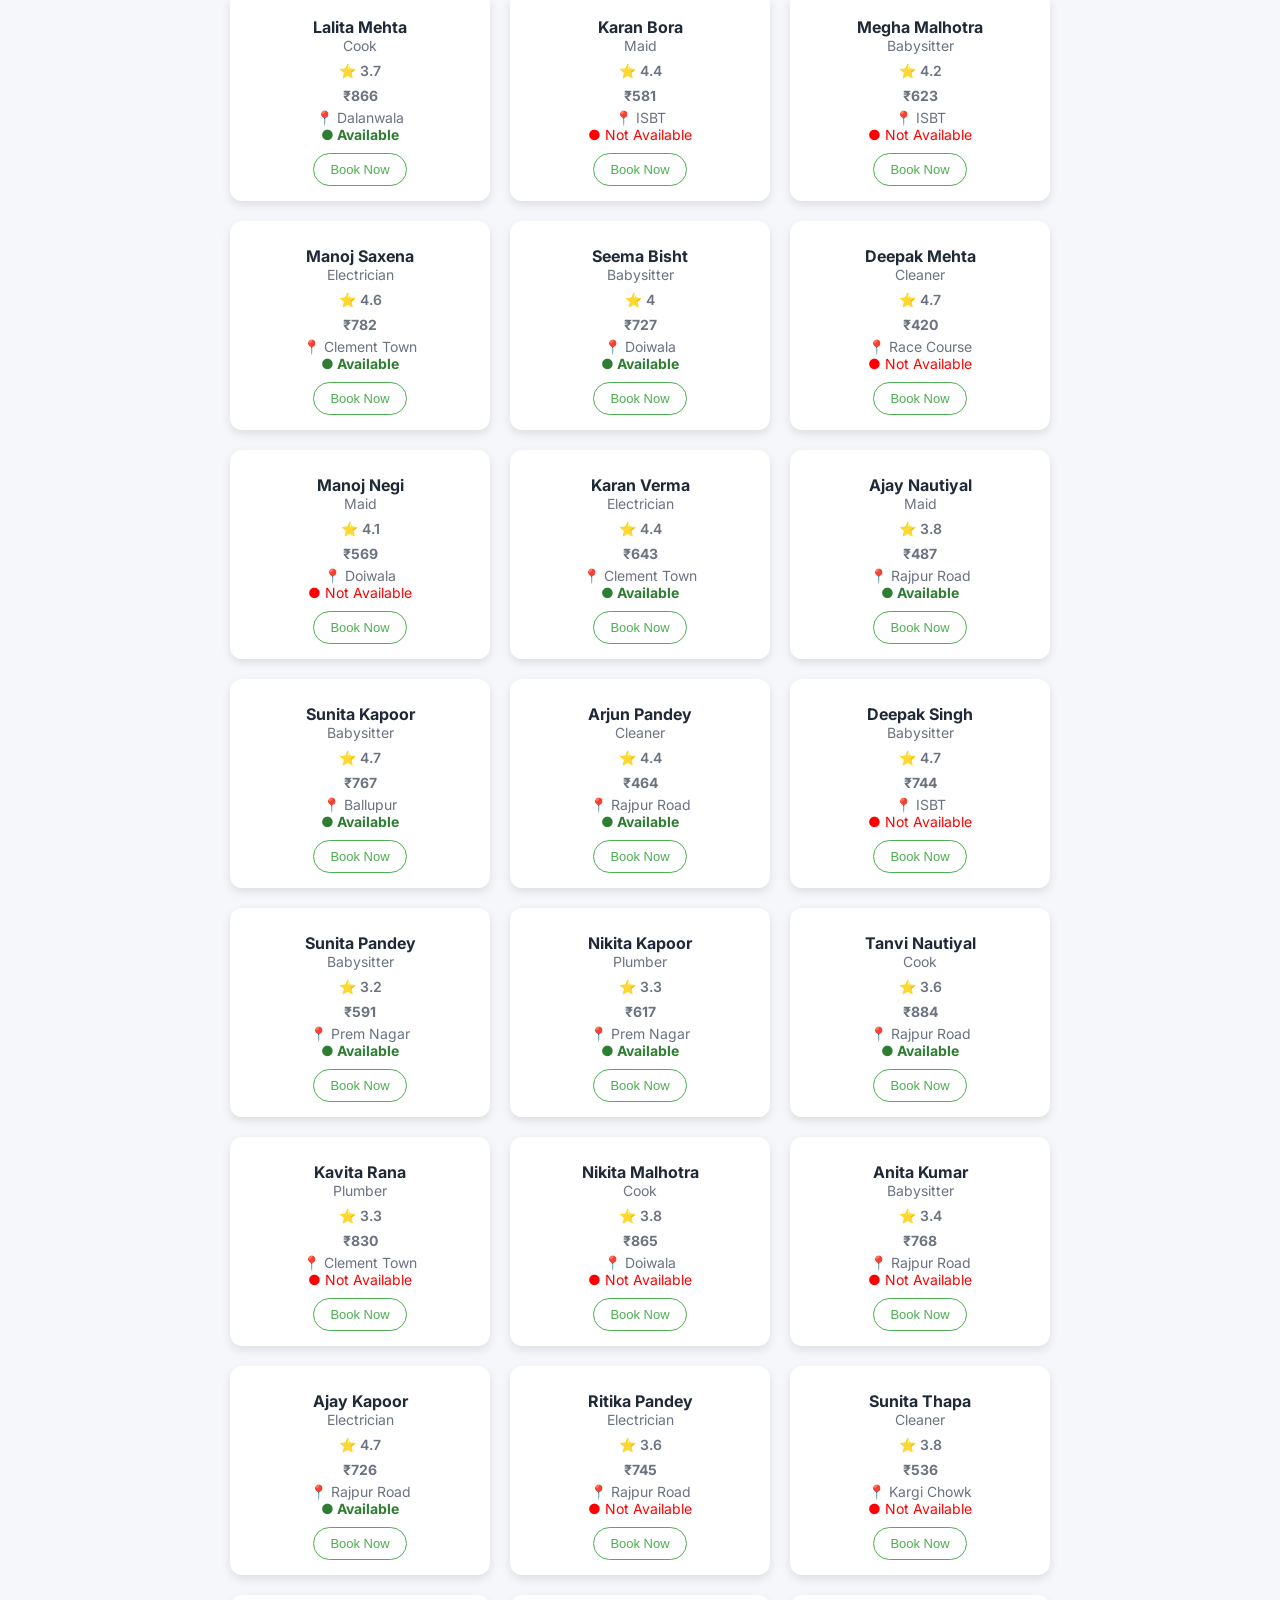
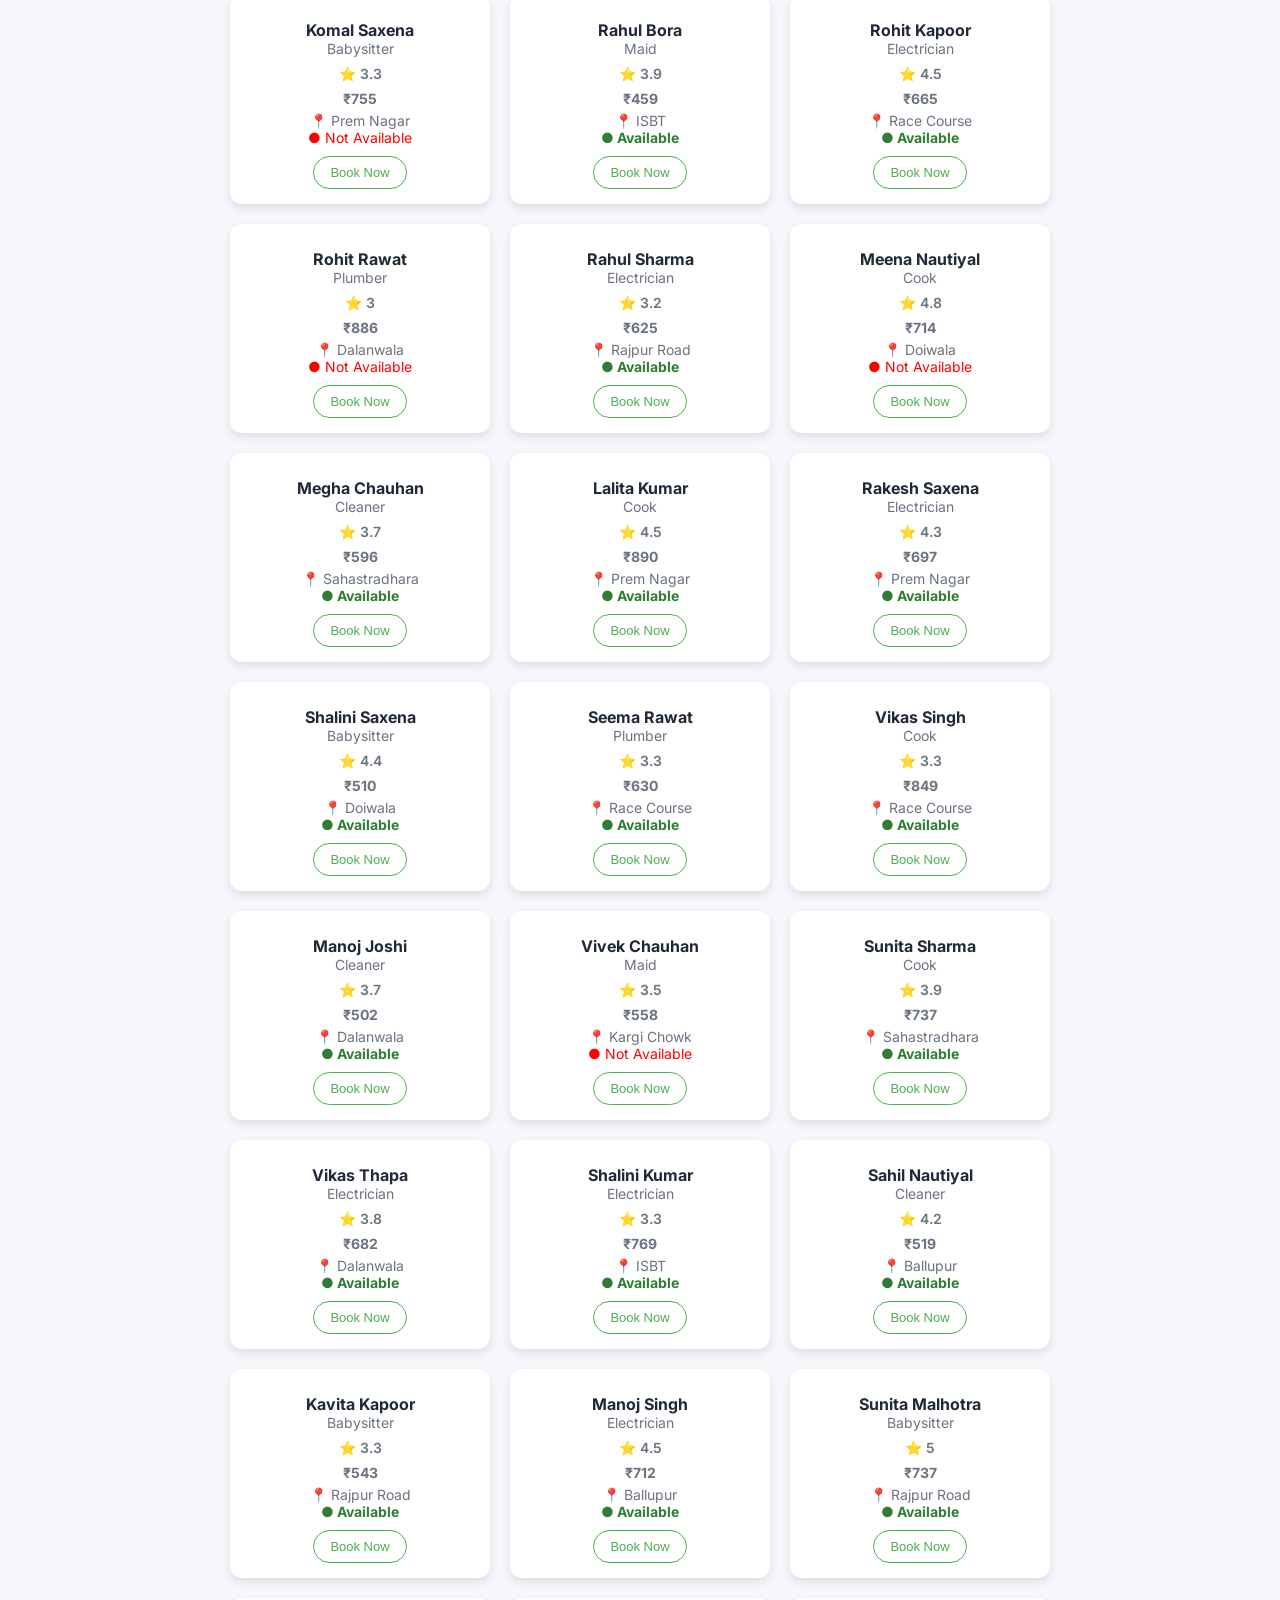
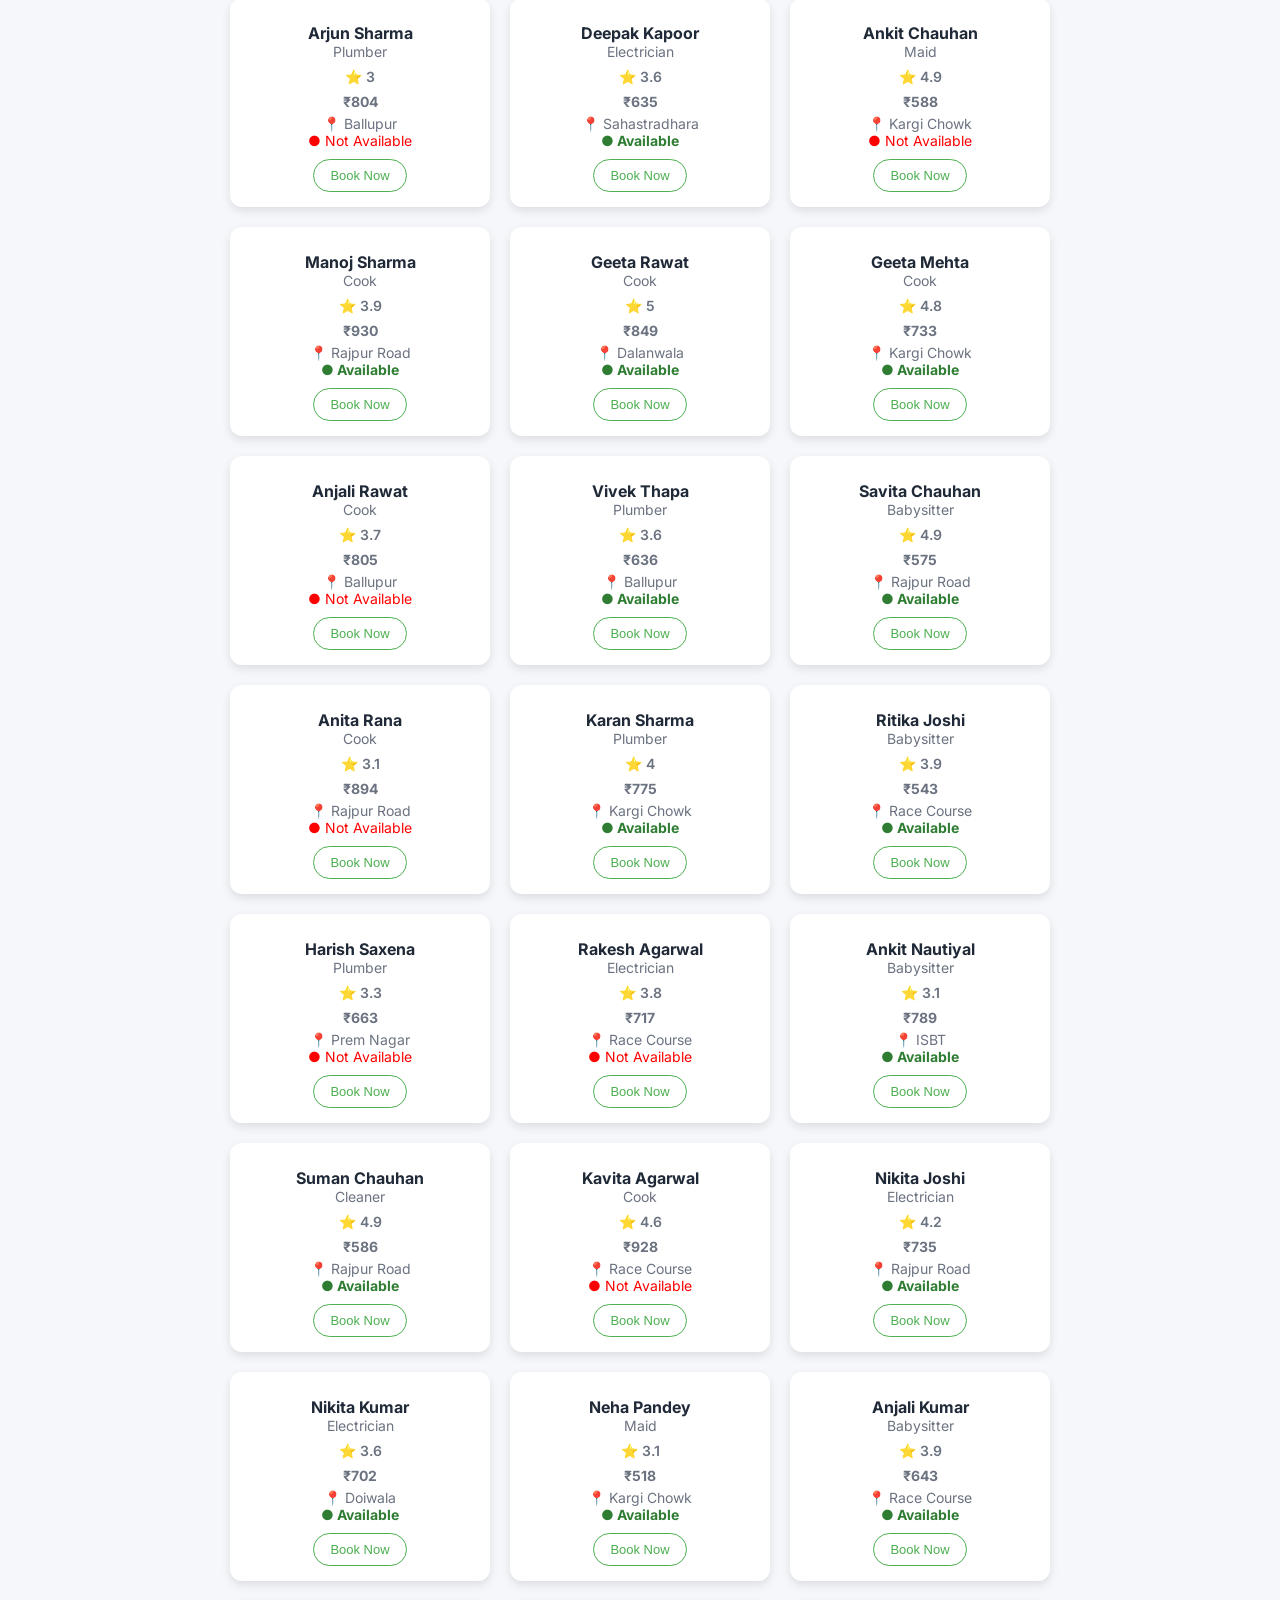
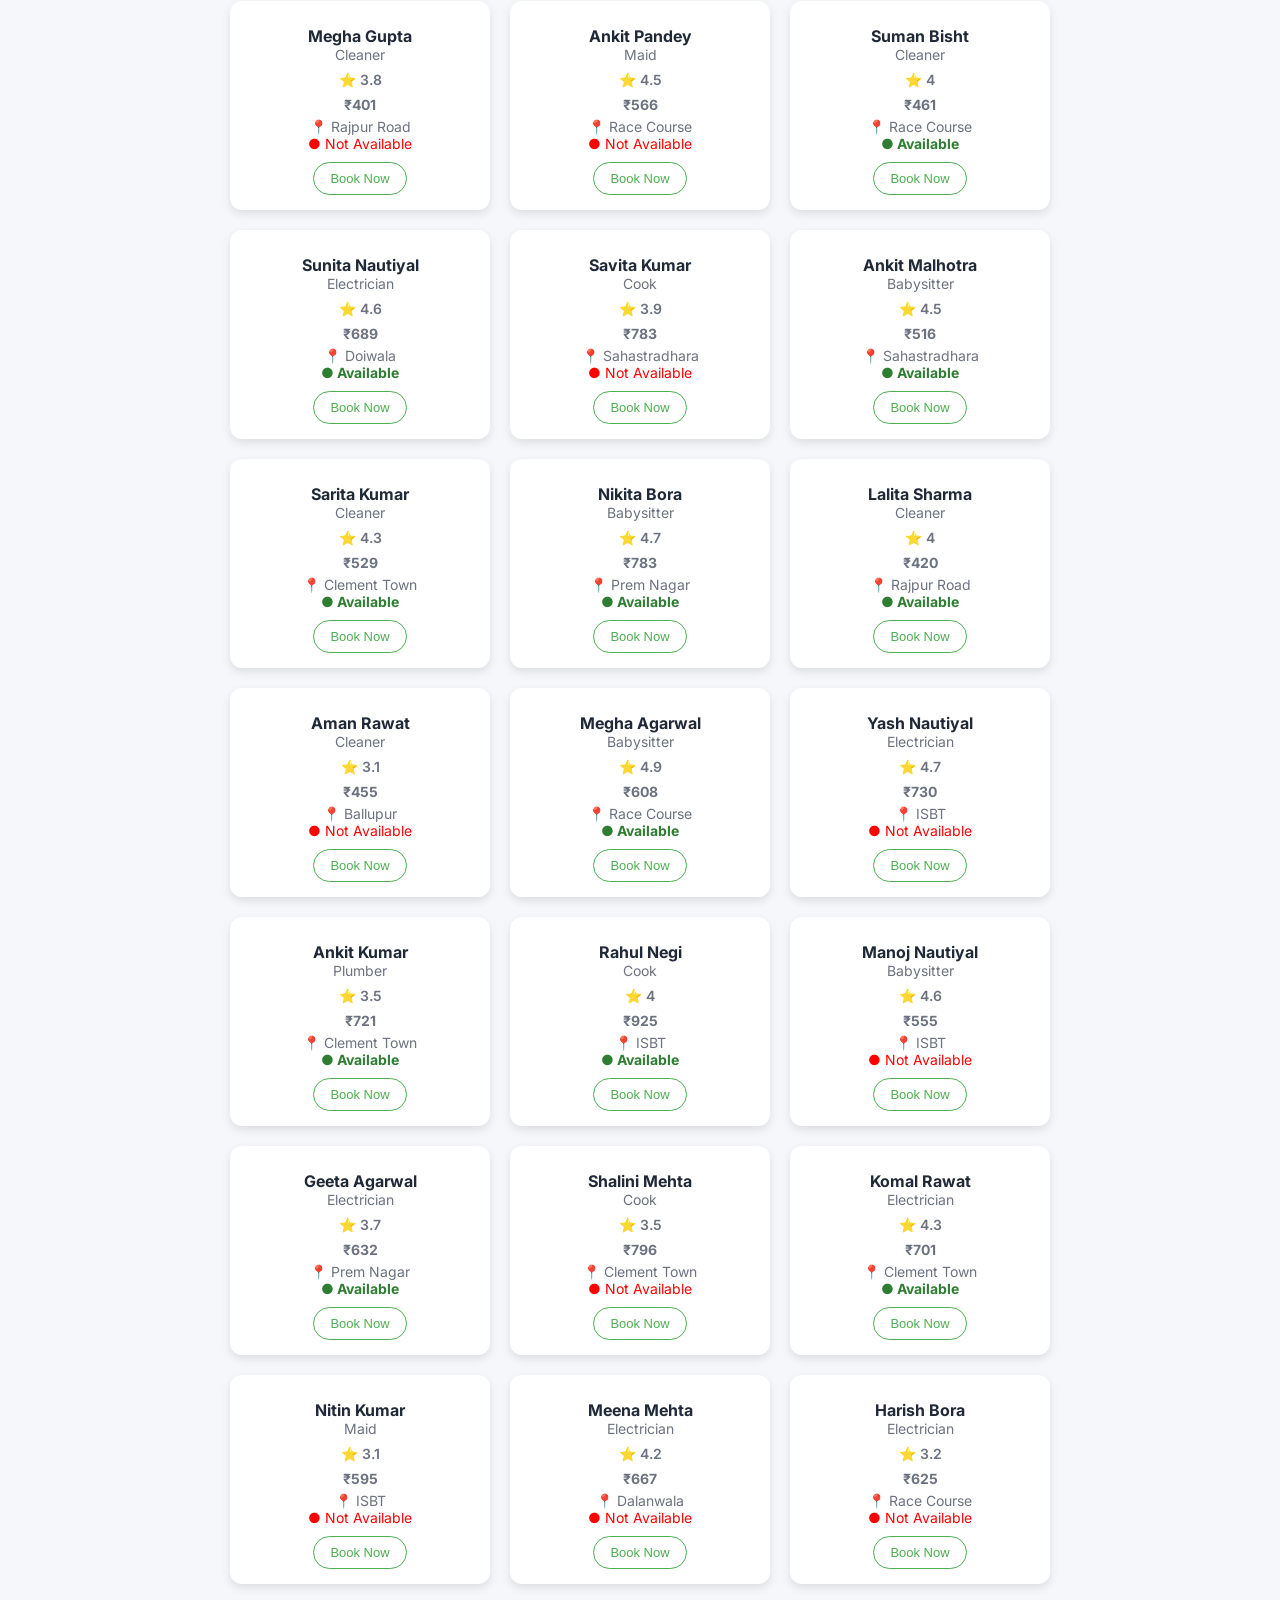
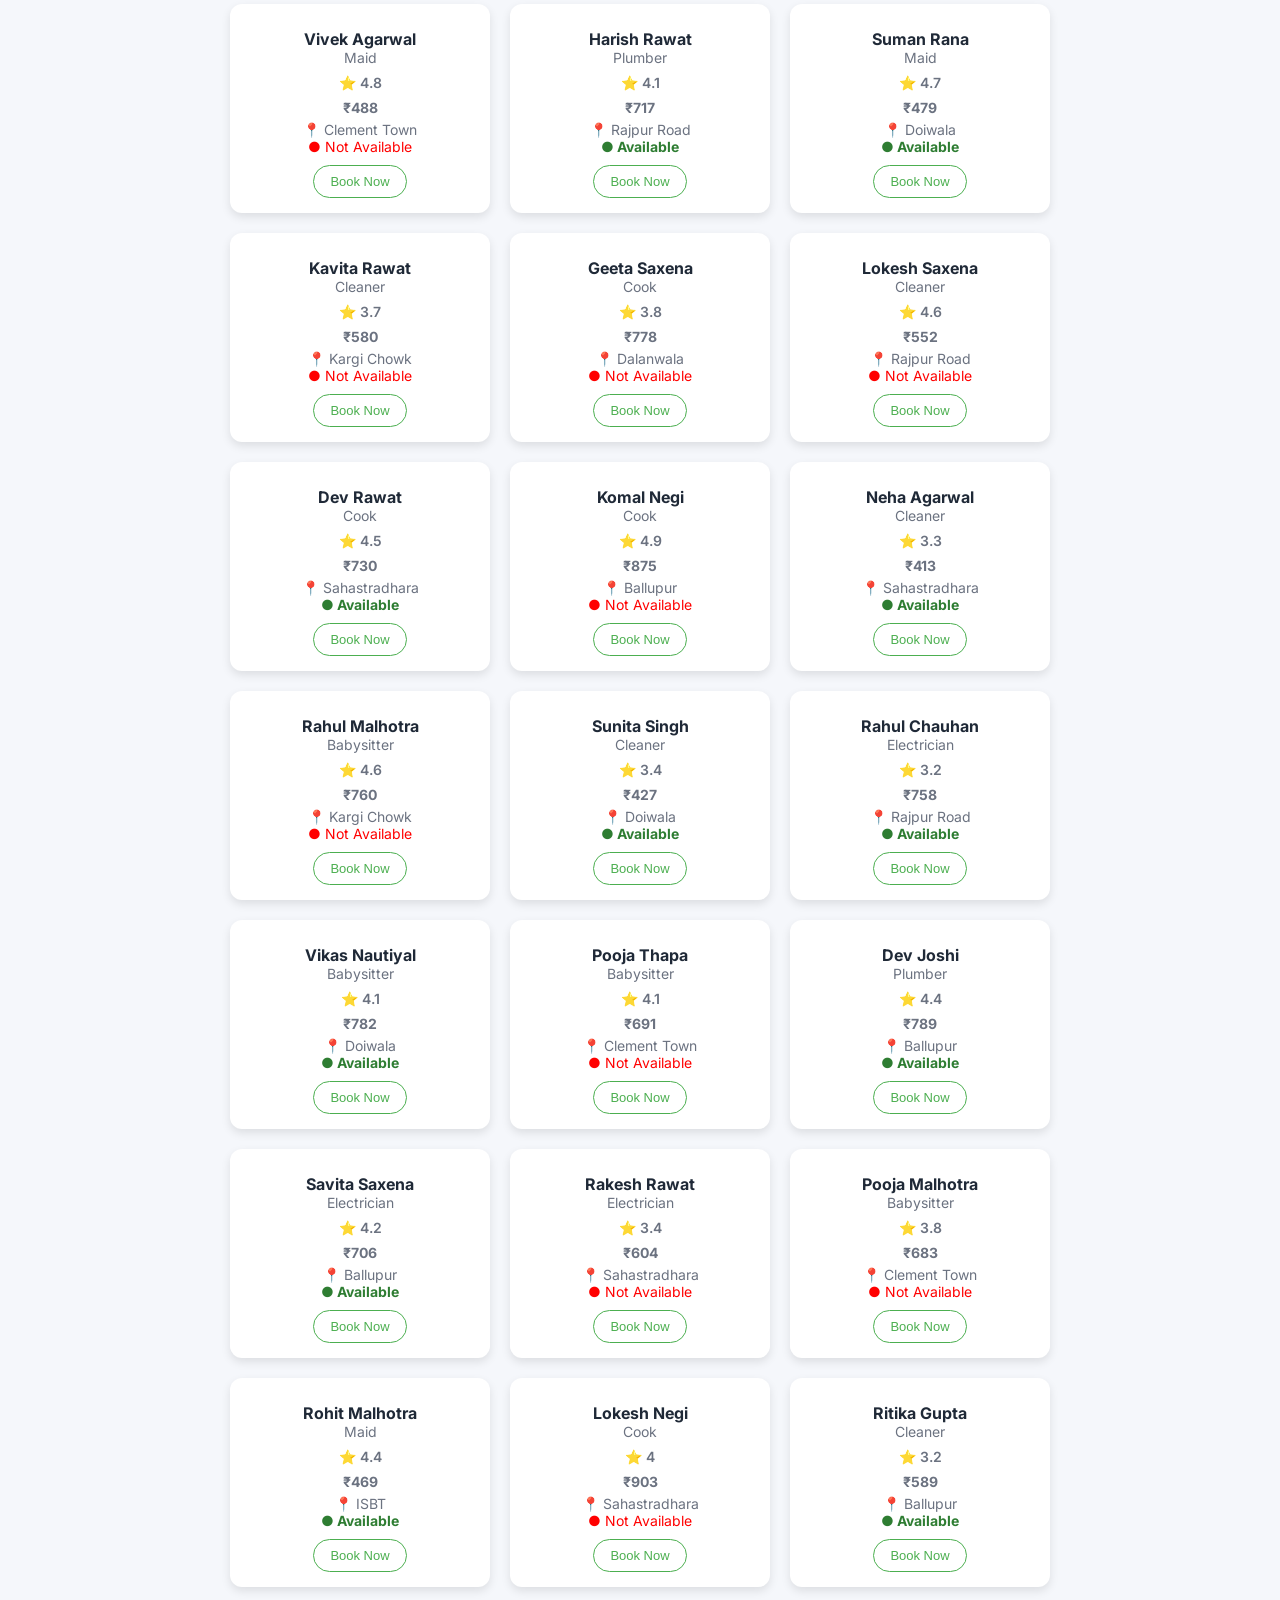
==== commit b5da0ad1: "added avaailability filter" ====
--- a/index.html
+++ b/index.html
@@ -204,6 +204,12 @@
       <button onclick="sortWorkers('ratingHigh')">High → Low</button>
     </div>
 
+    <div>
+  <p>Sort by Availability:</p>
+  <button onclick="sortWorkers('availableFirst')">Available First</button>
+  <button onclick="sortWorkers('busyFirst')">Busy First</button>
+</div>
+
   </div>
 
 </div>
--- a/style.css
+++ b/style.css
@@ -840,3 +840,11 @@
   color: white; 
 }
 
+.status.available {
+  color: #2e7d32;
+  font-weight: bold;
+}
+
+.status.busy {
+  color: red;
+}
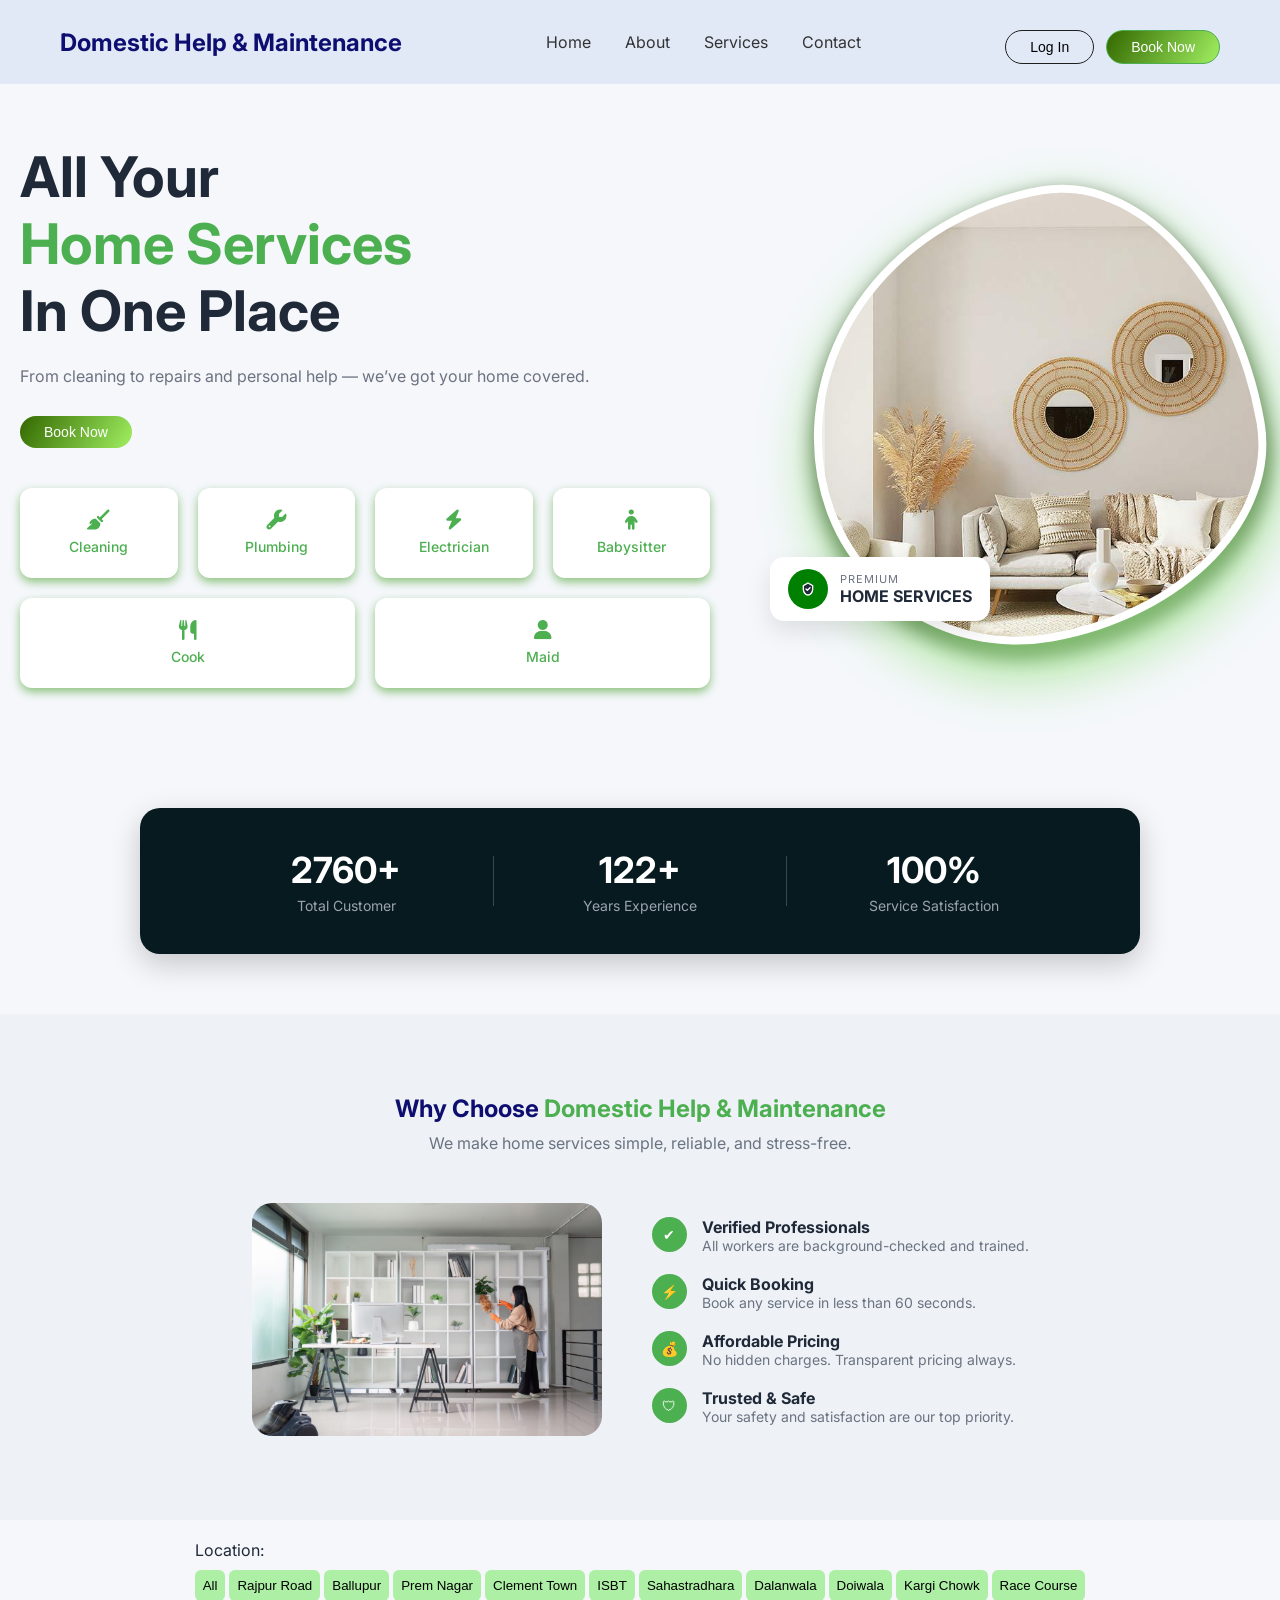
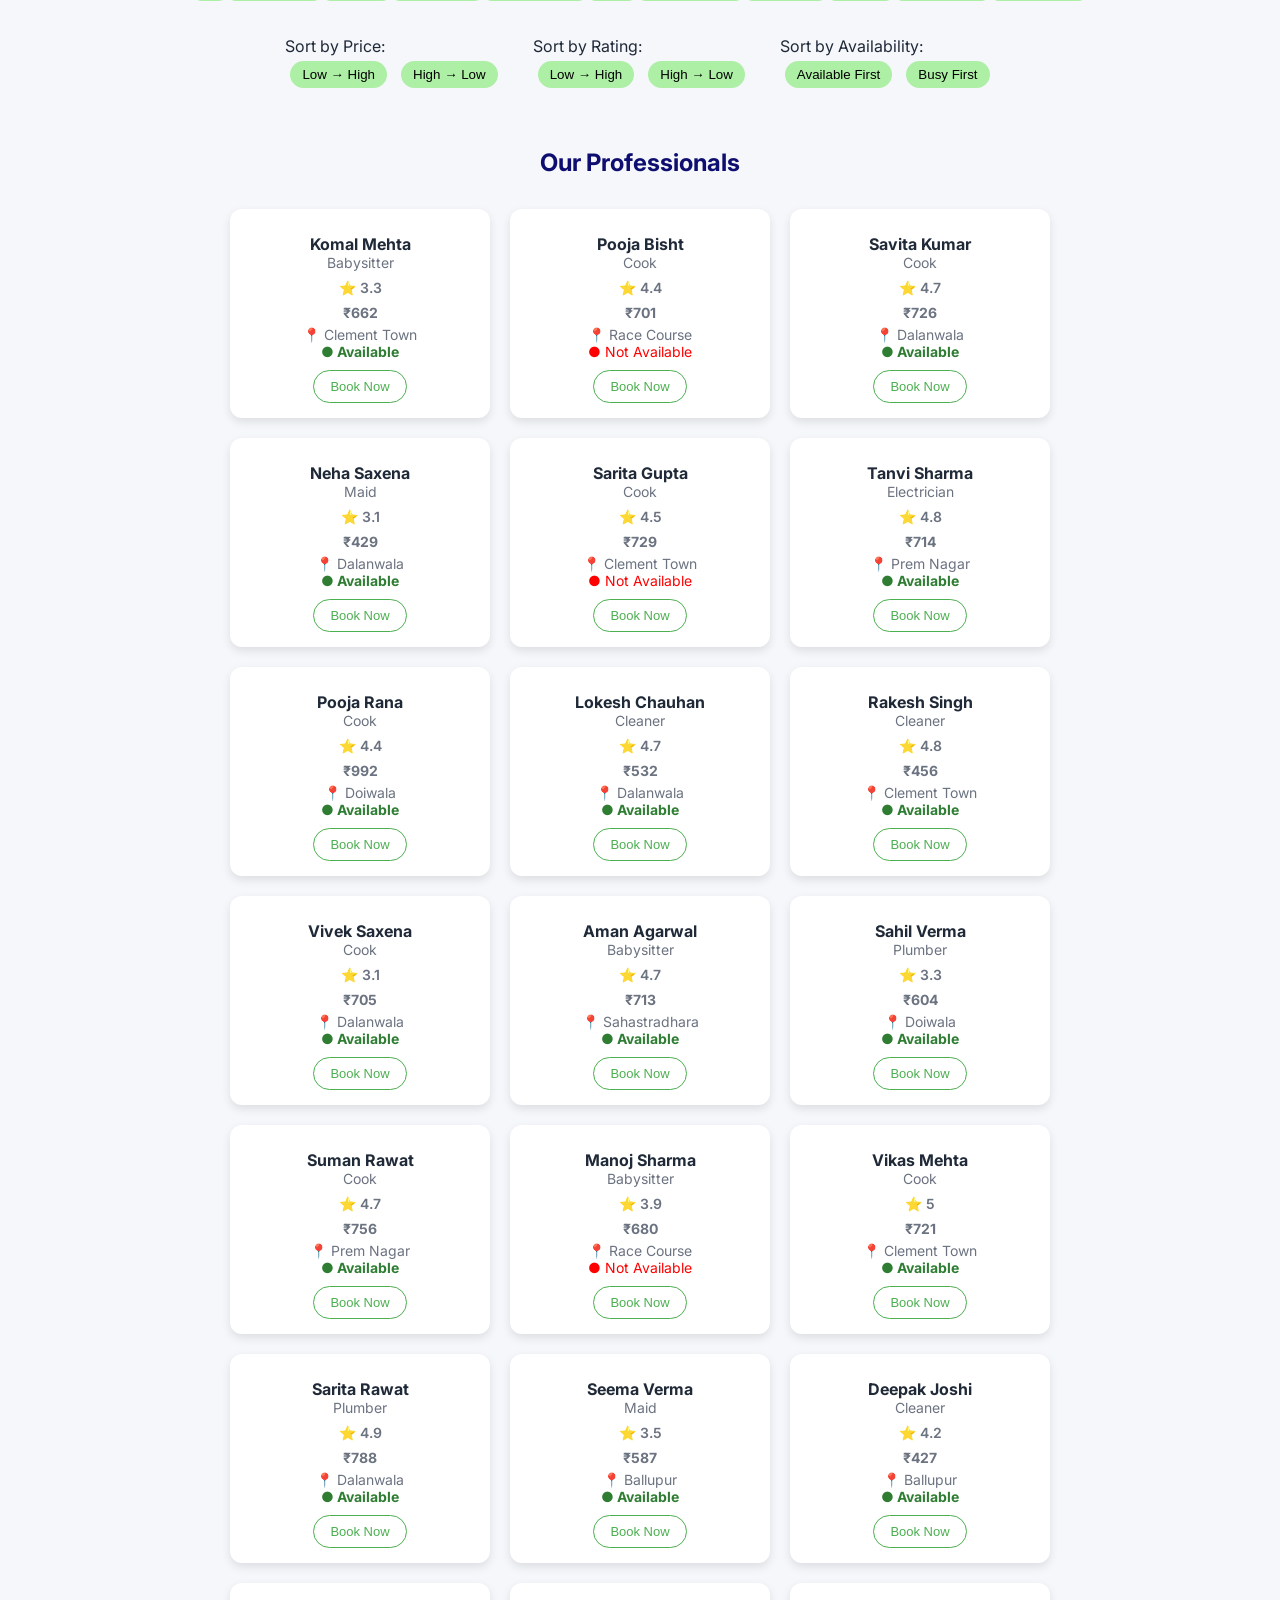
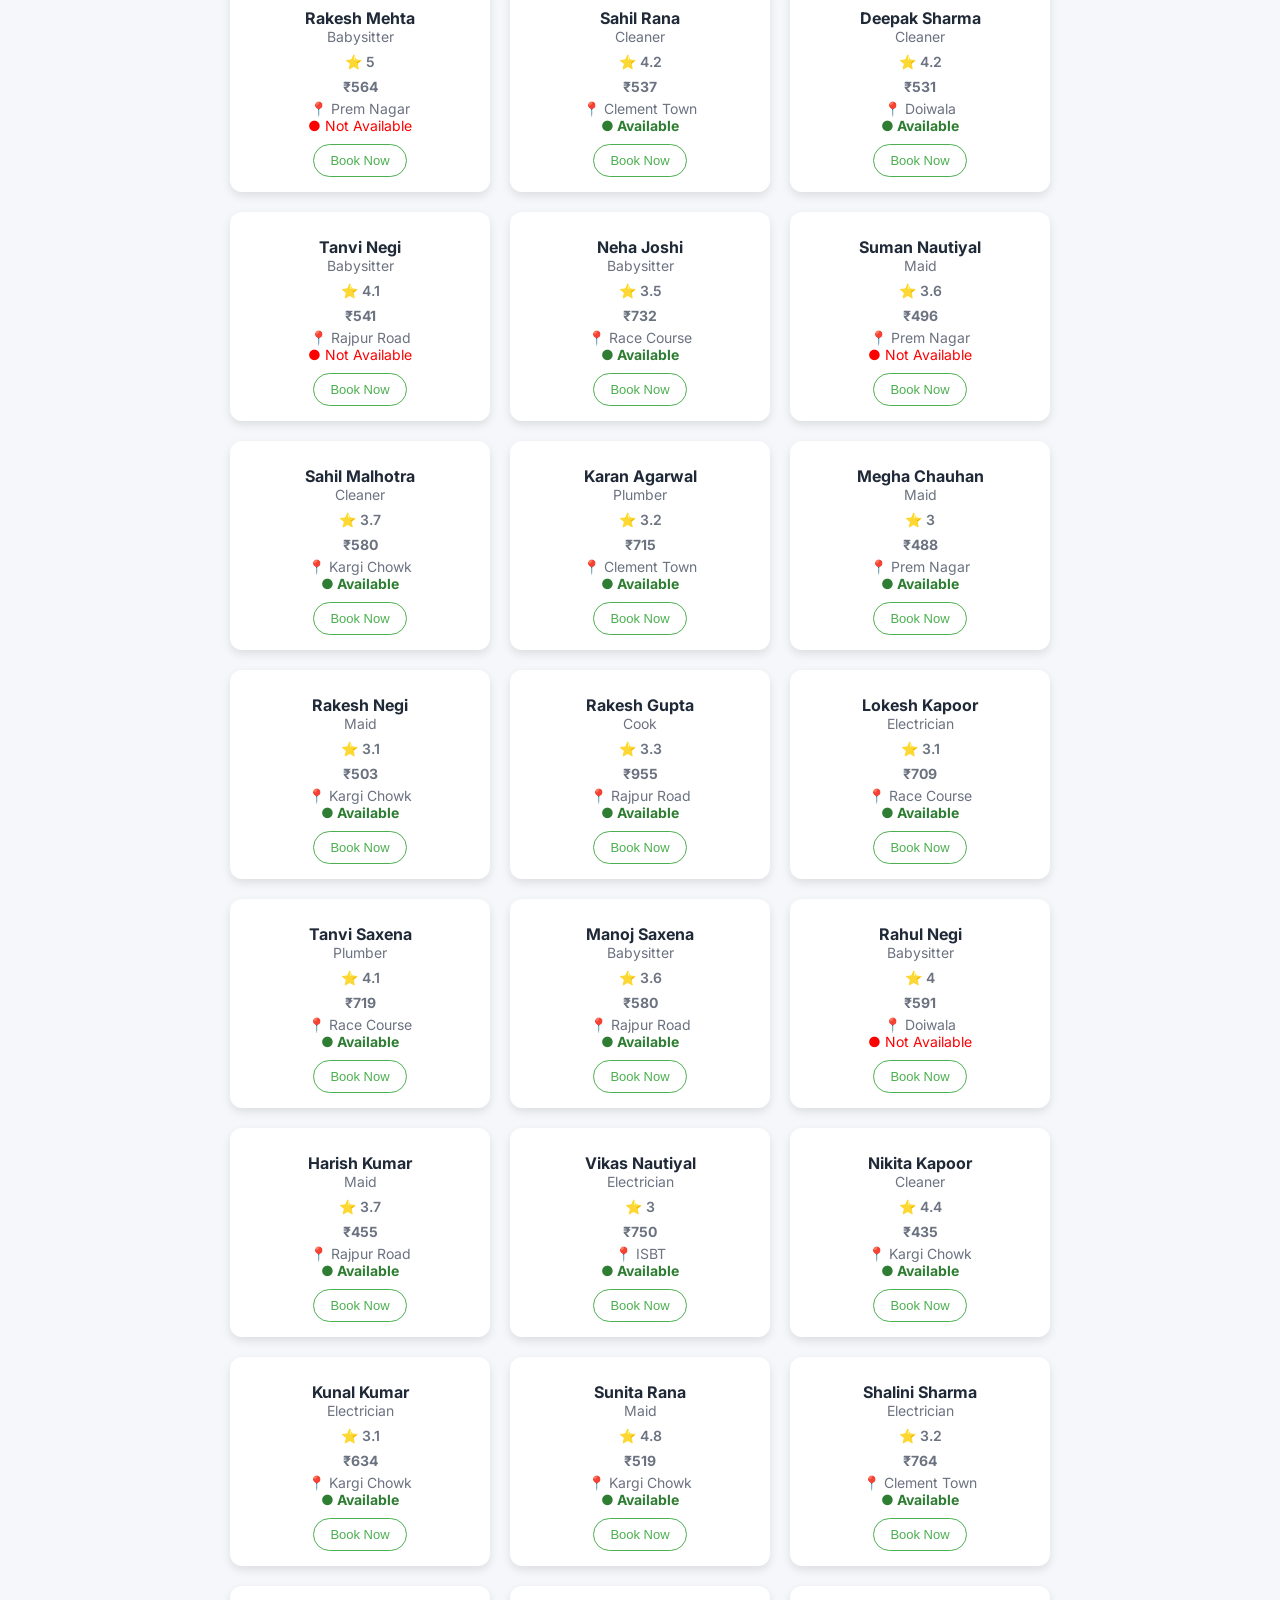
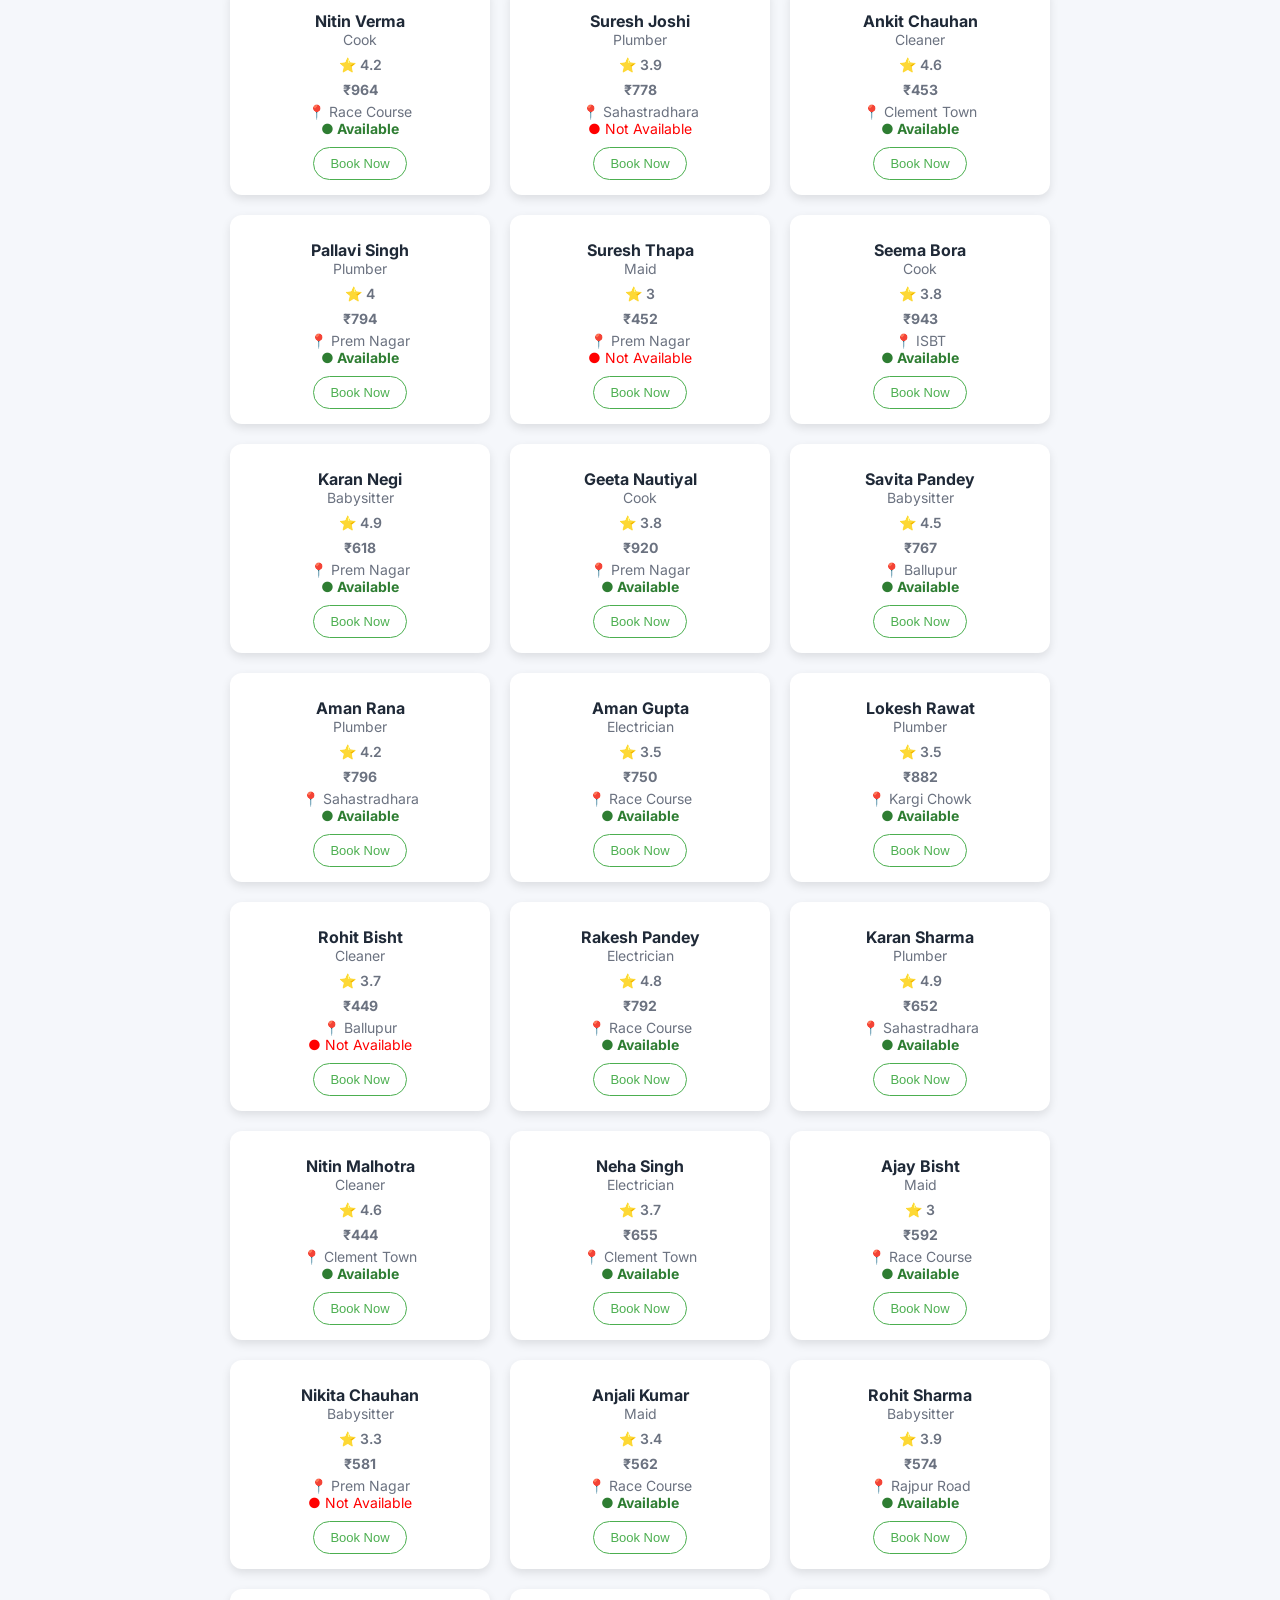
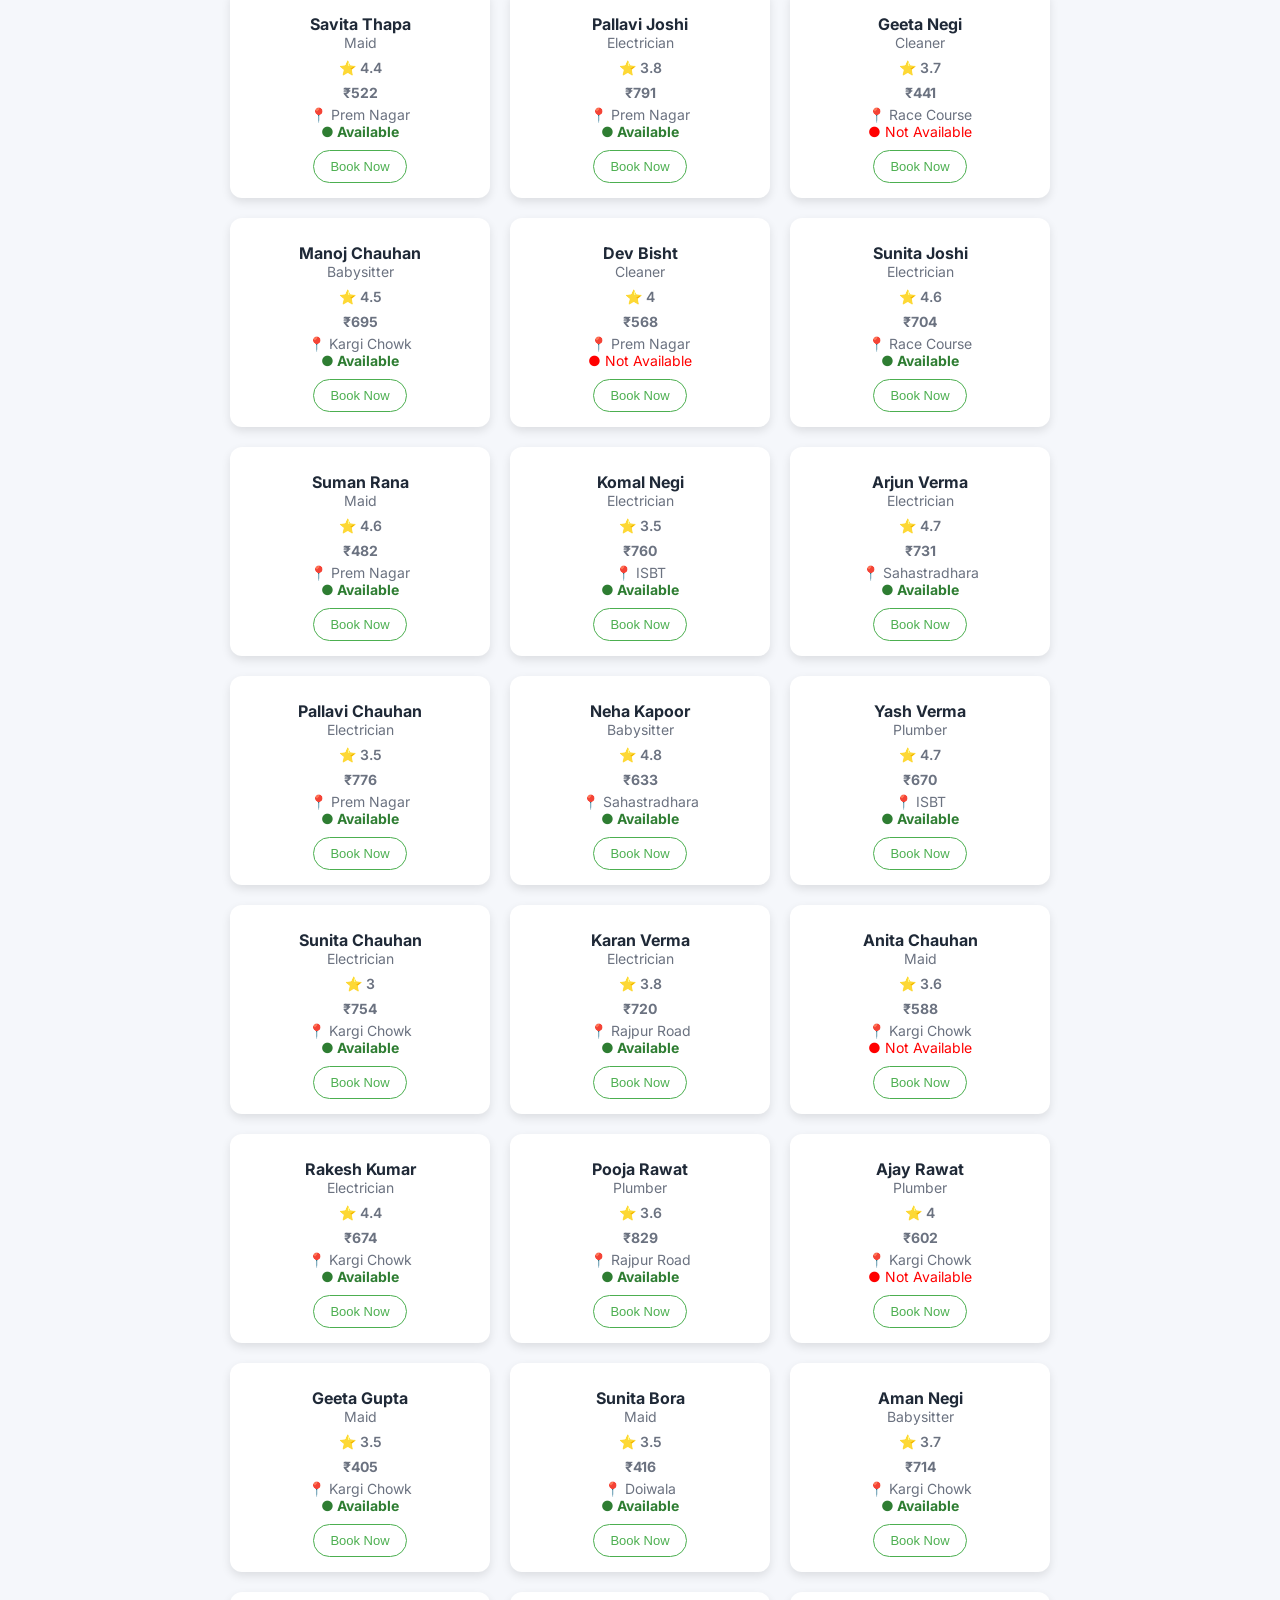
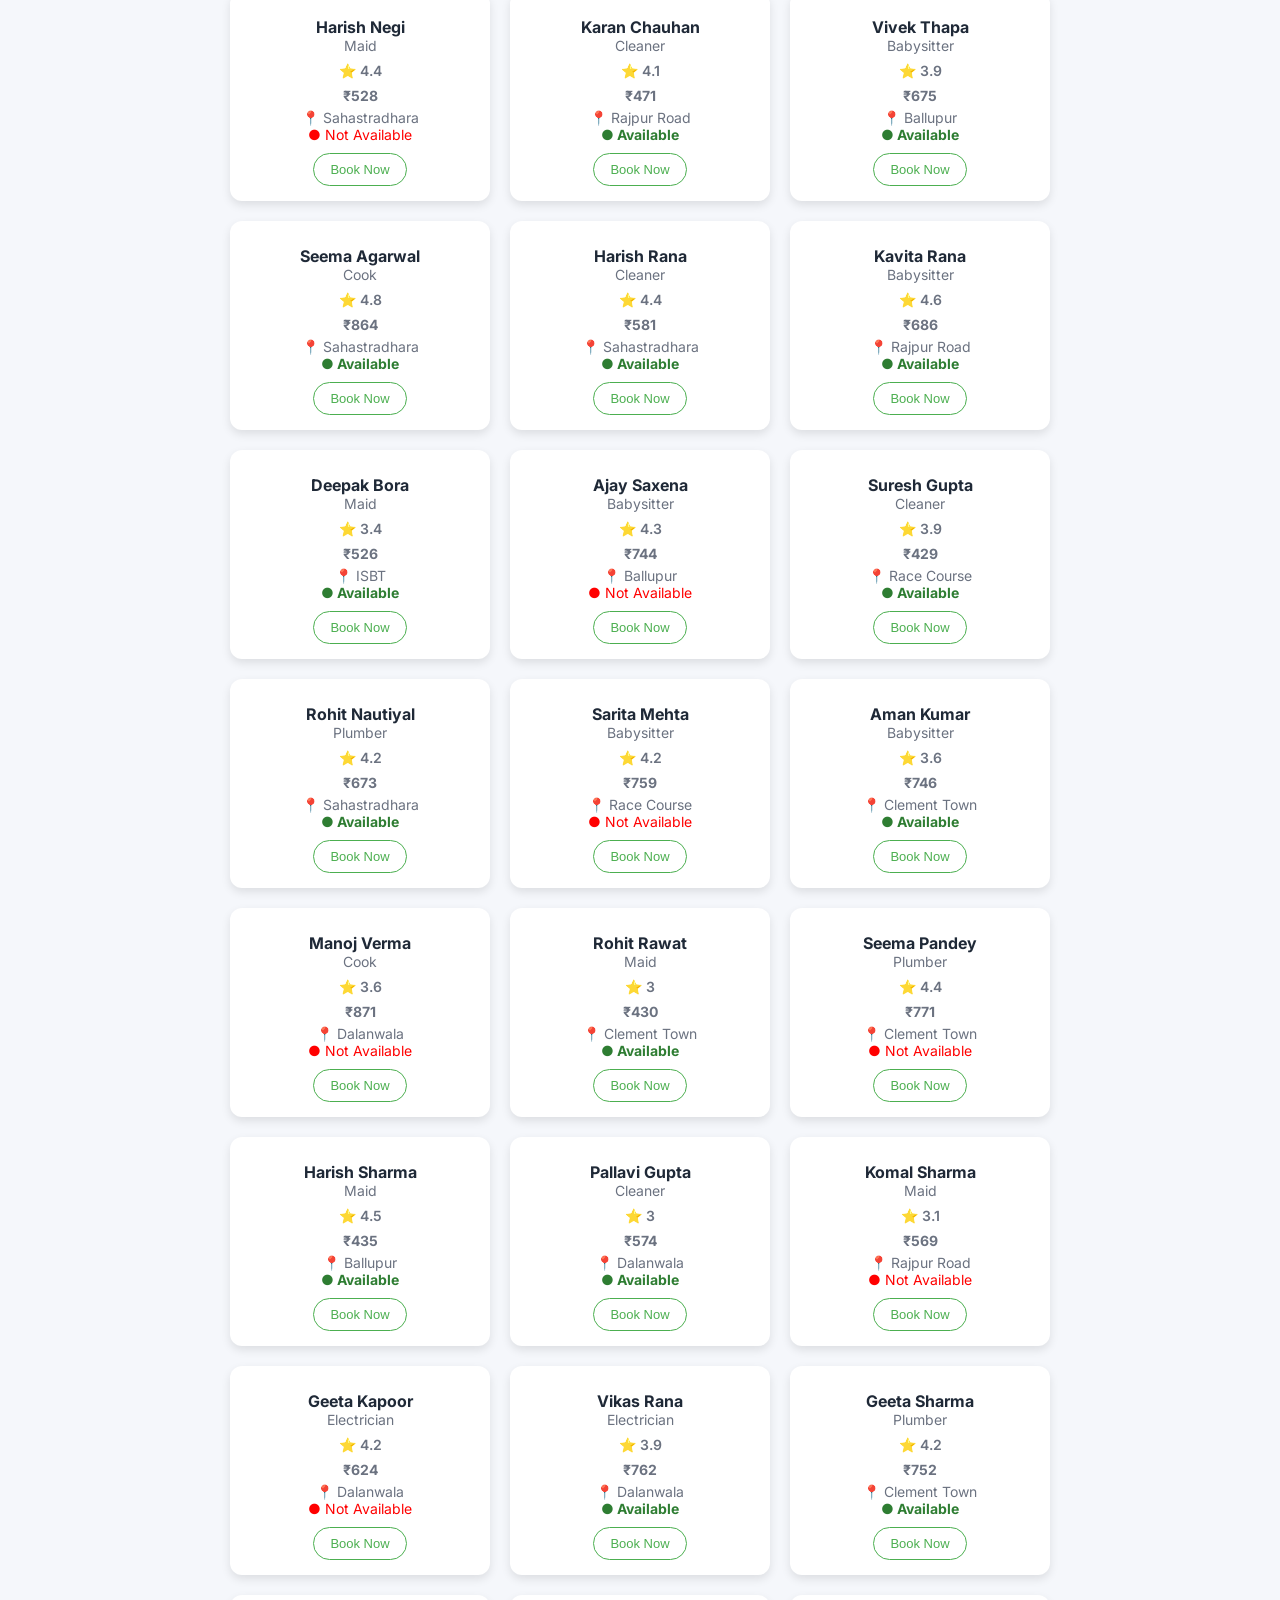
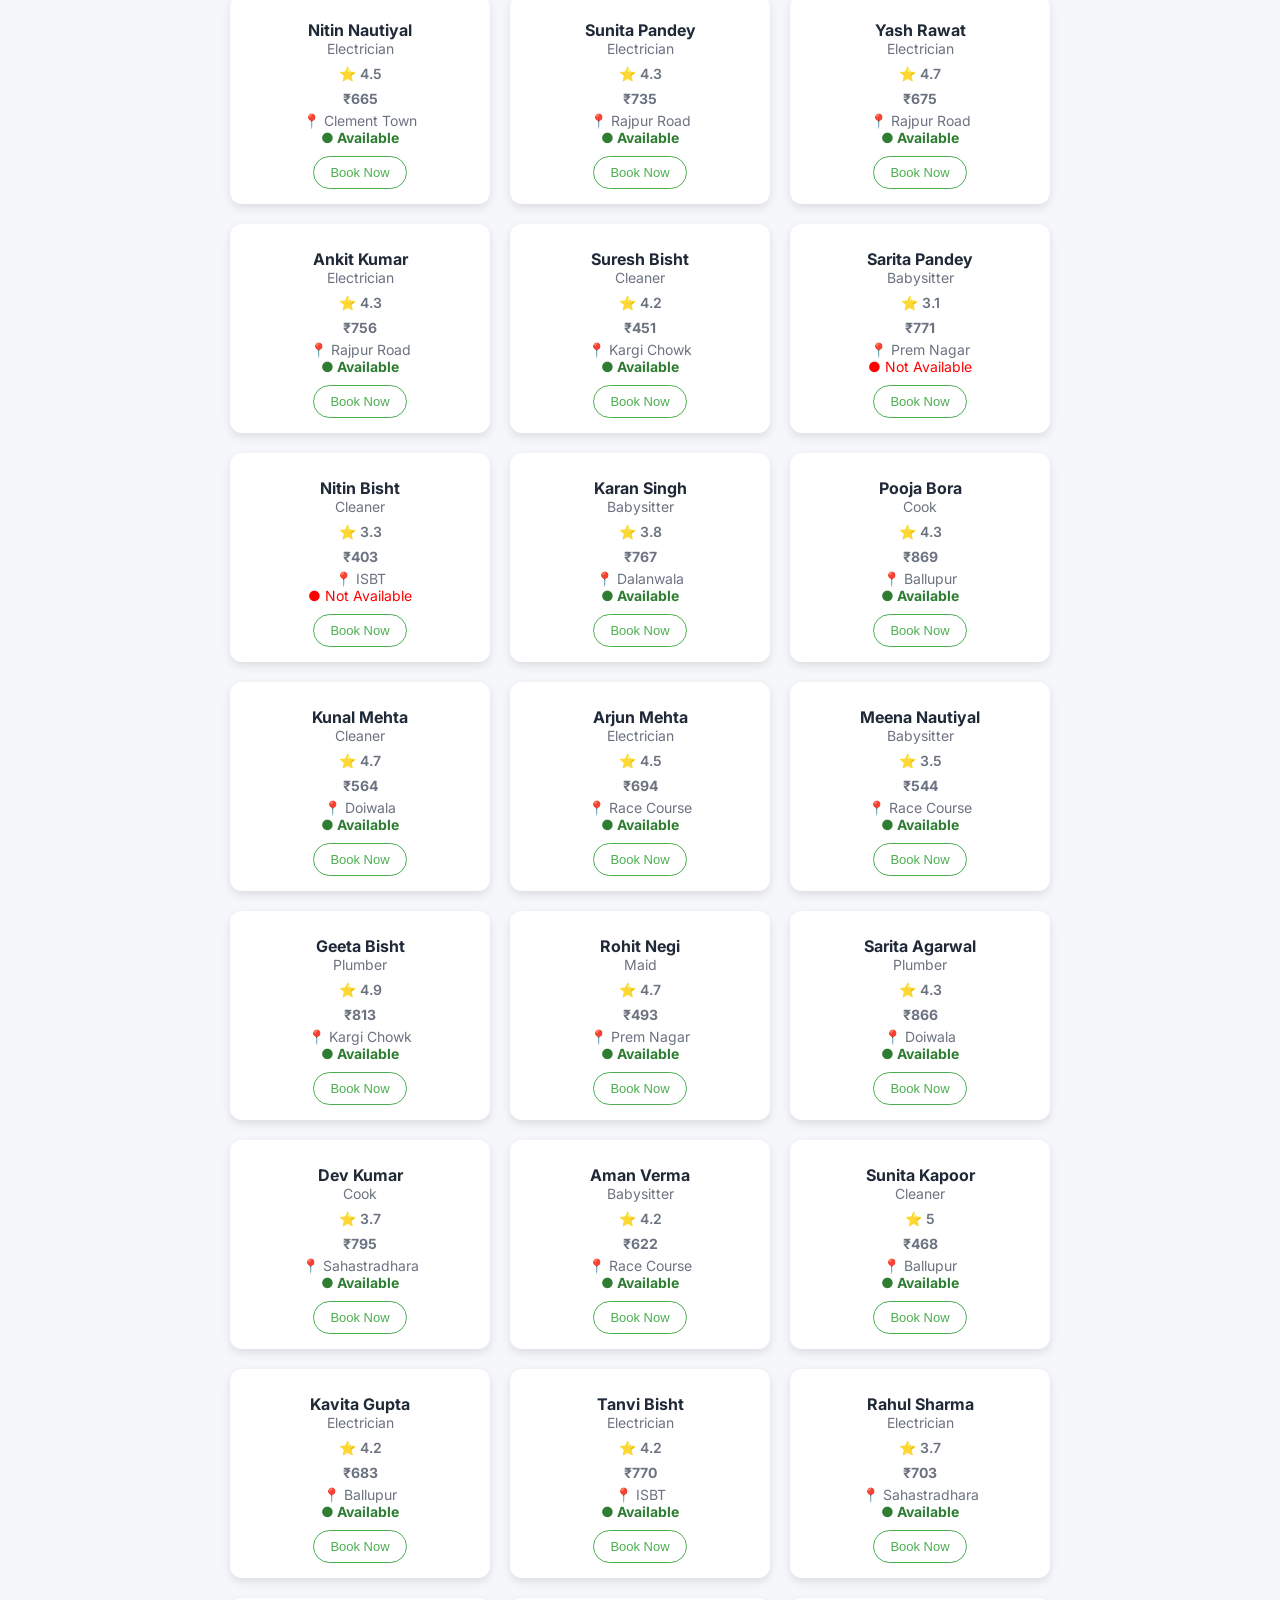
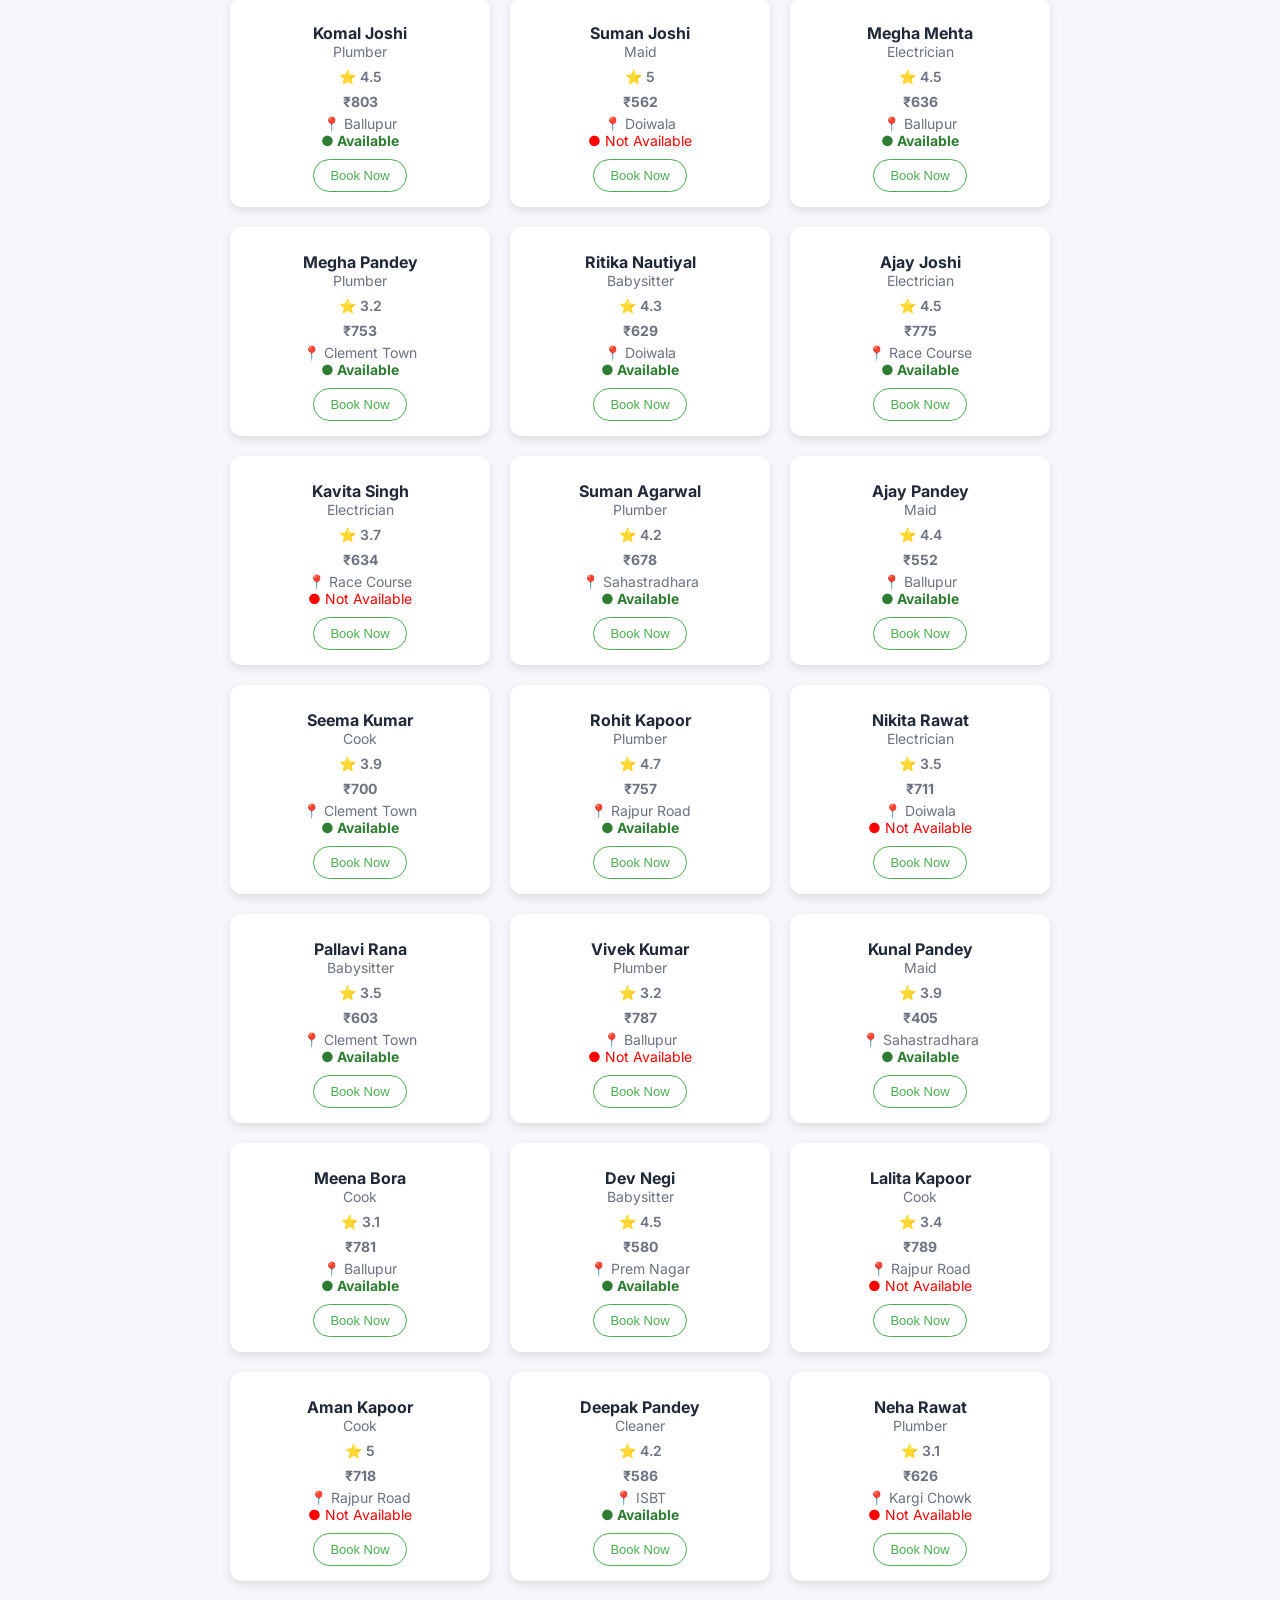
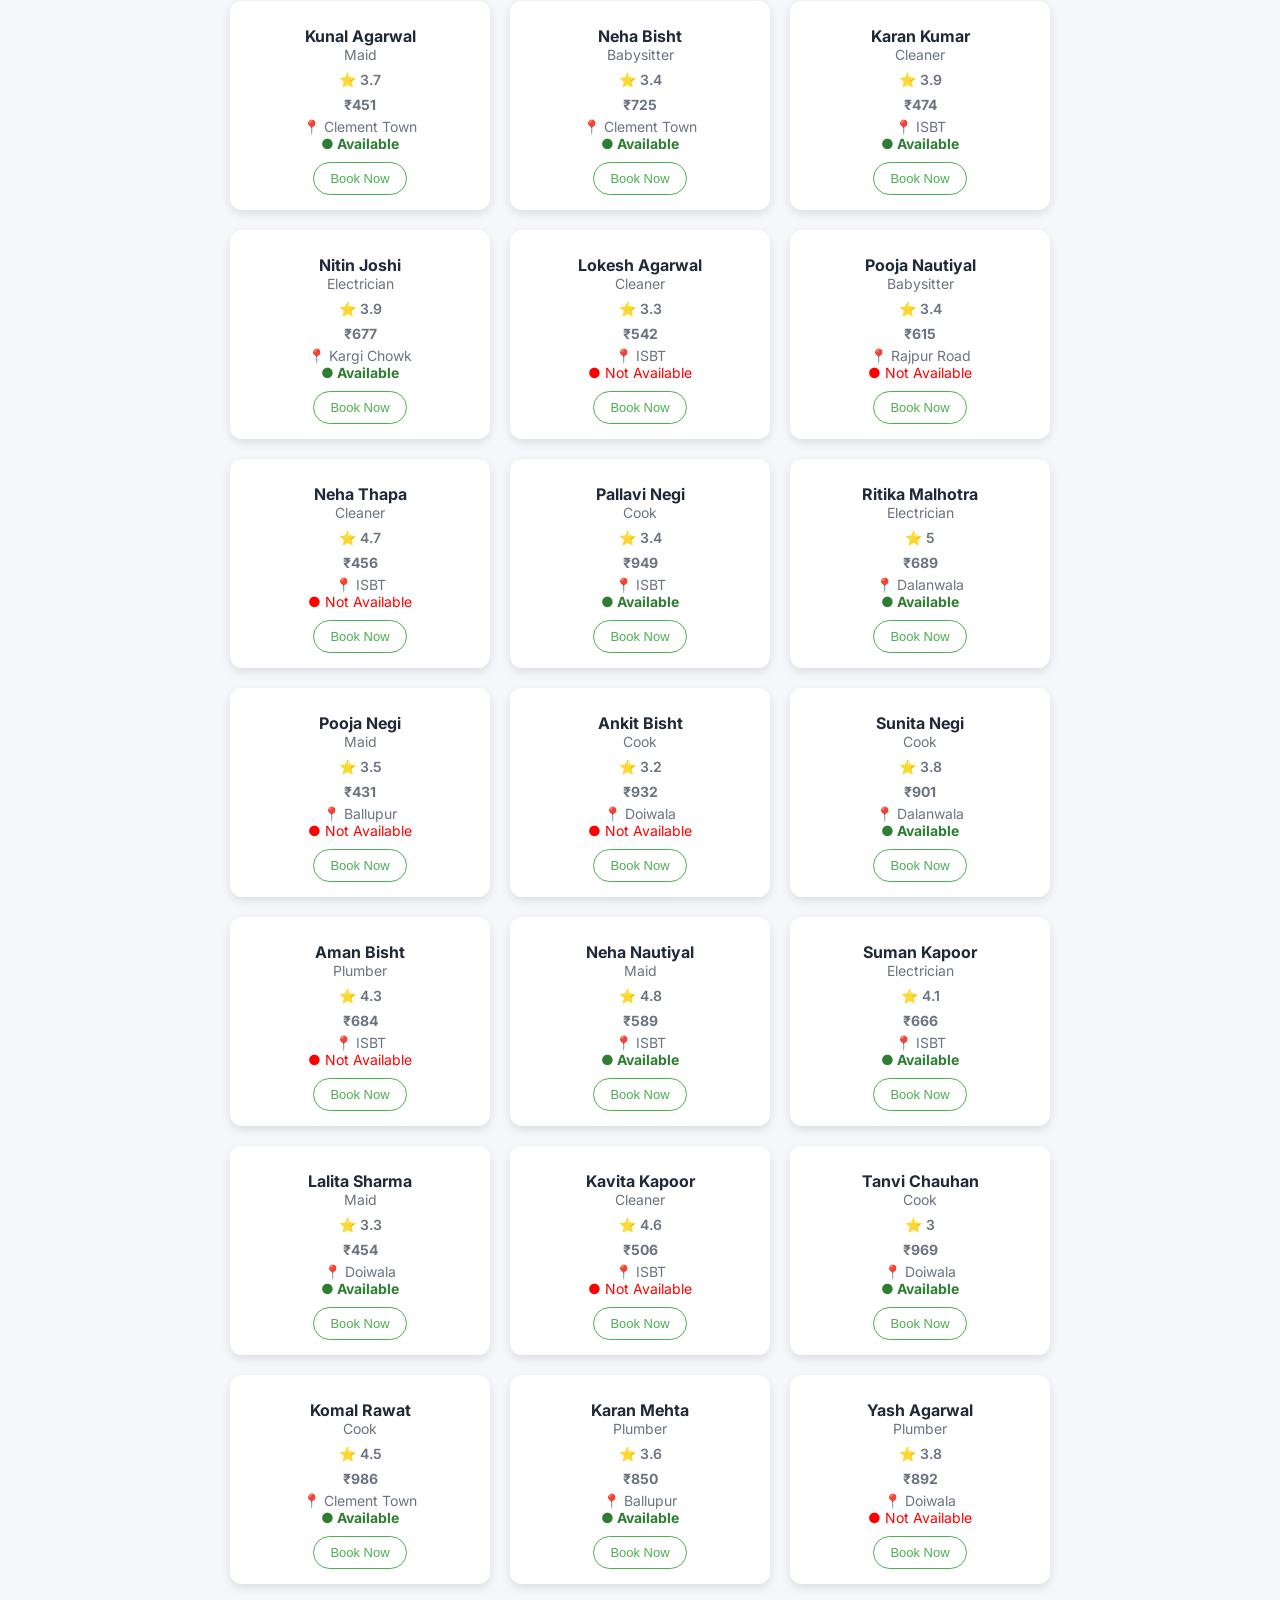
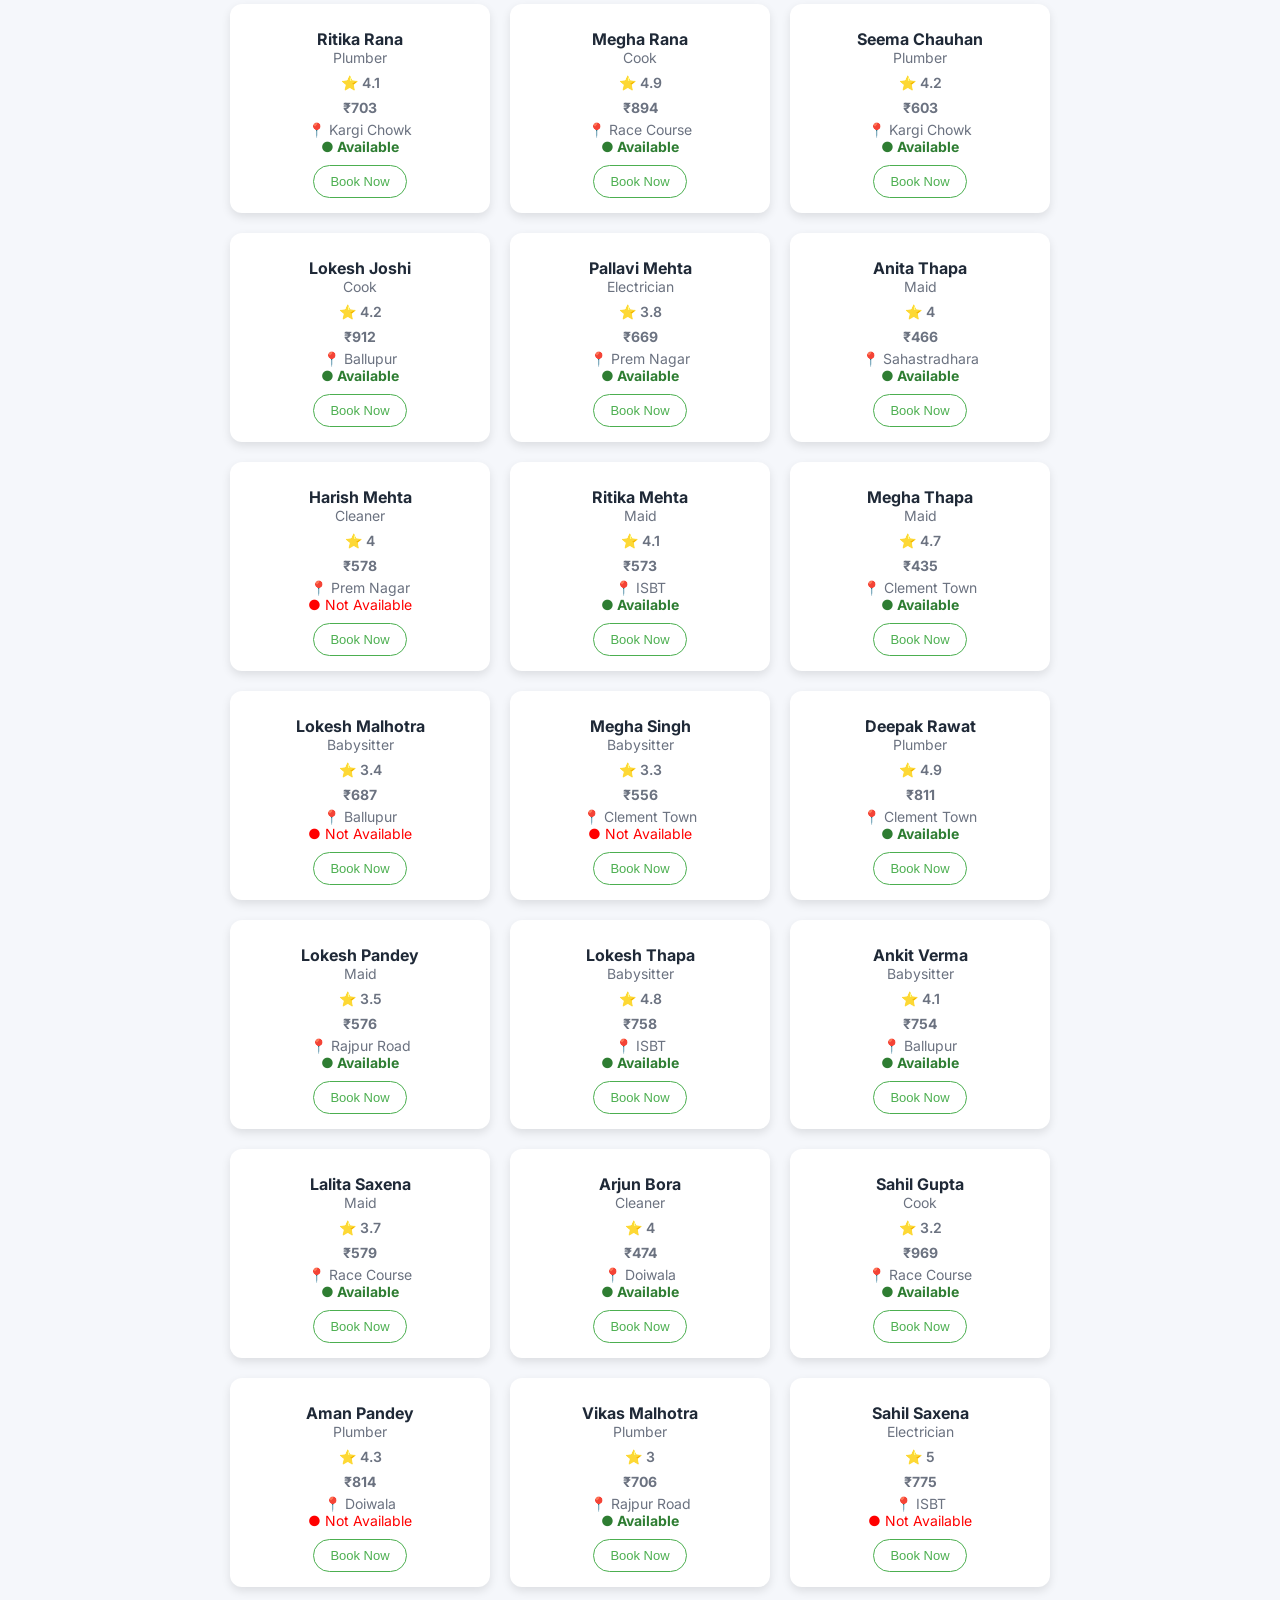
==== commit b502d153: "Change page title from 'Cleaning Service' to 'Domestic Help'" ====
--- a/index.html
+++ b/index.html
@@ -3,7 +3,7 @@
 <head>
   <meta charset="UTF-8">
   <meta name="viewport" content="width=device-width, initial-scale=1.0">
-  <title>Cleaning Service</title>
+  <title>Domestic Help</title>
   <link rel="stylesheet" href="style.css">
   
   <link href="https://fonts.googleapis.com/css2?family=Inter:wght@300;400;600;700&display=swap" rel="stylesheet">
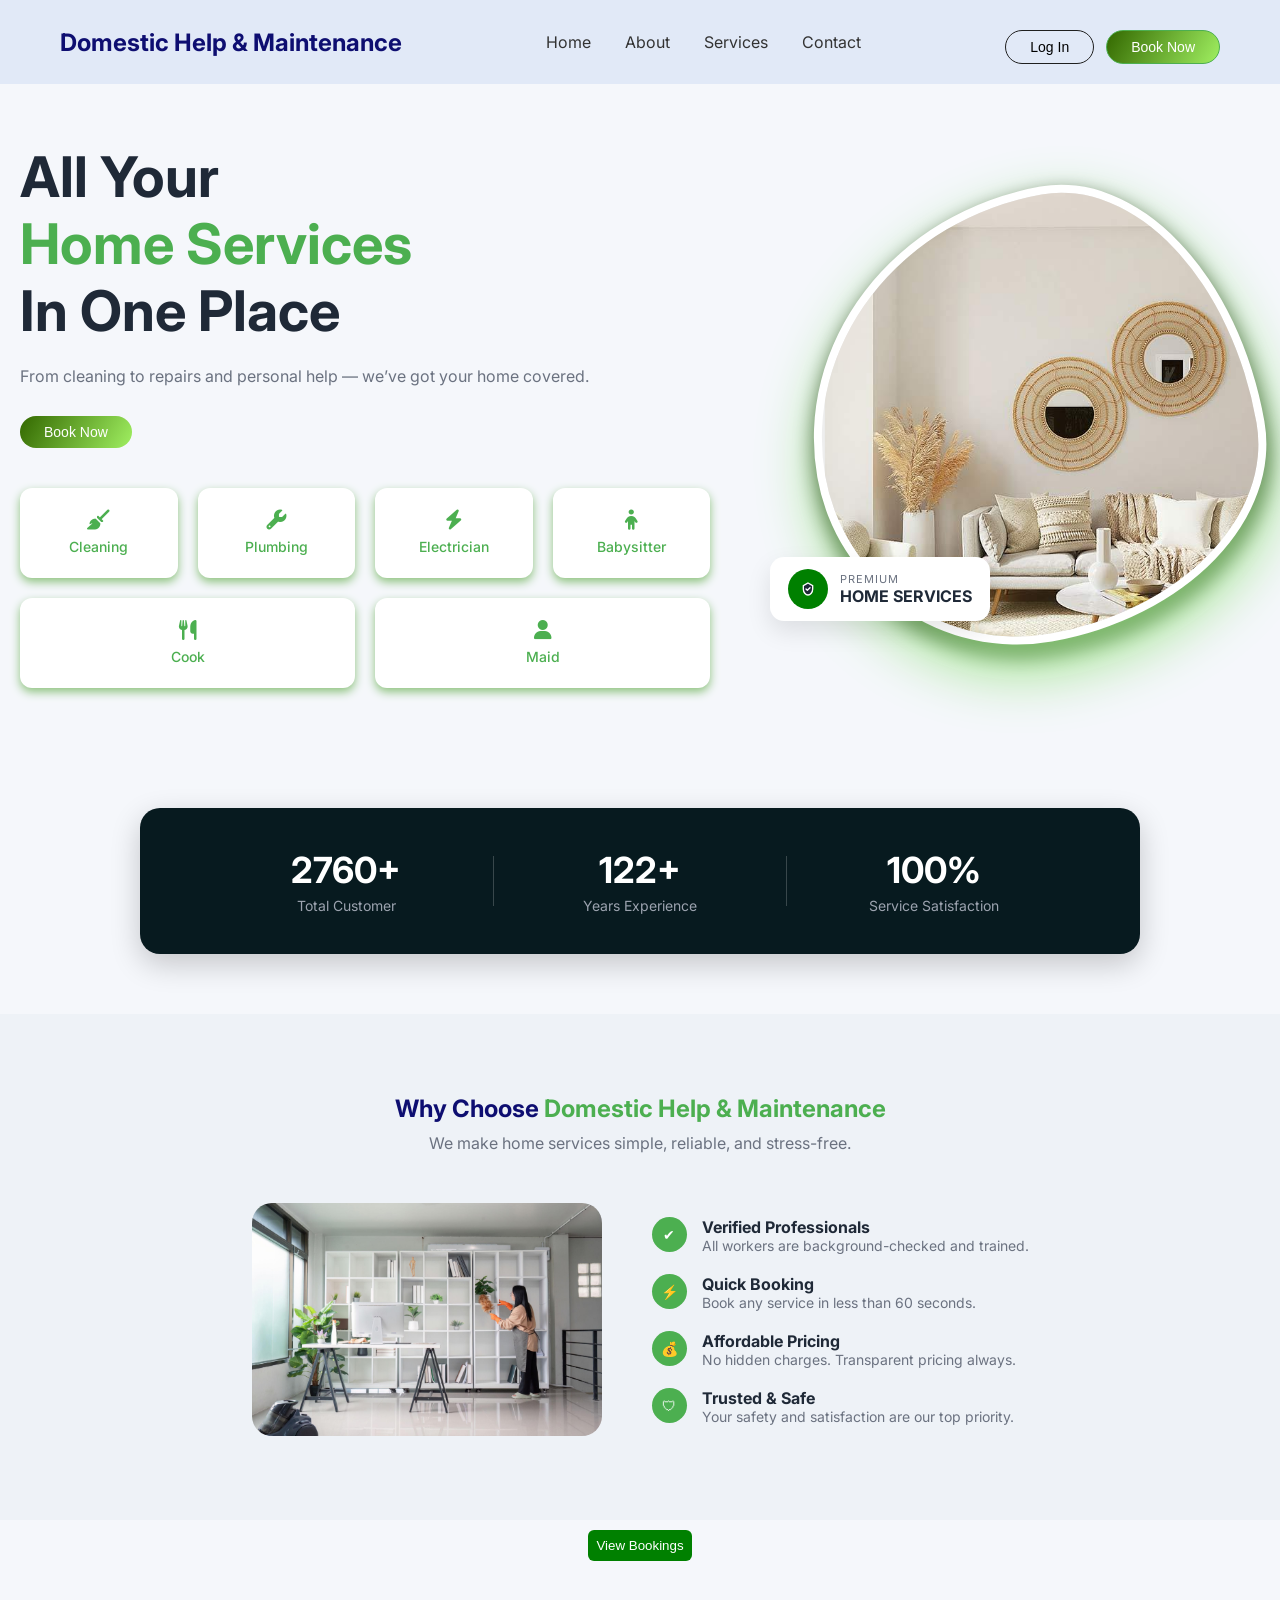
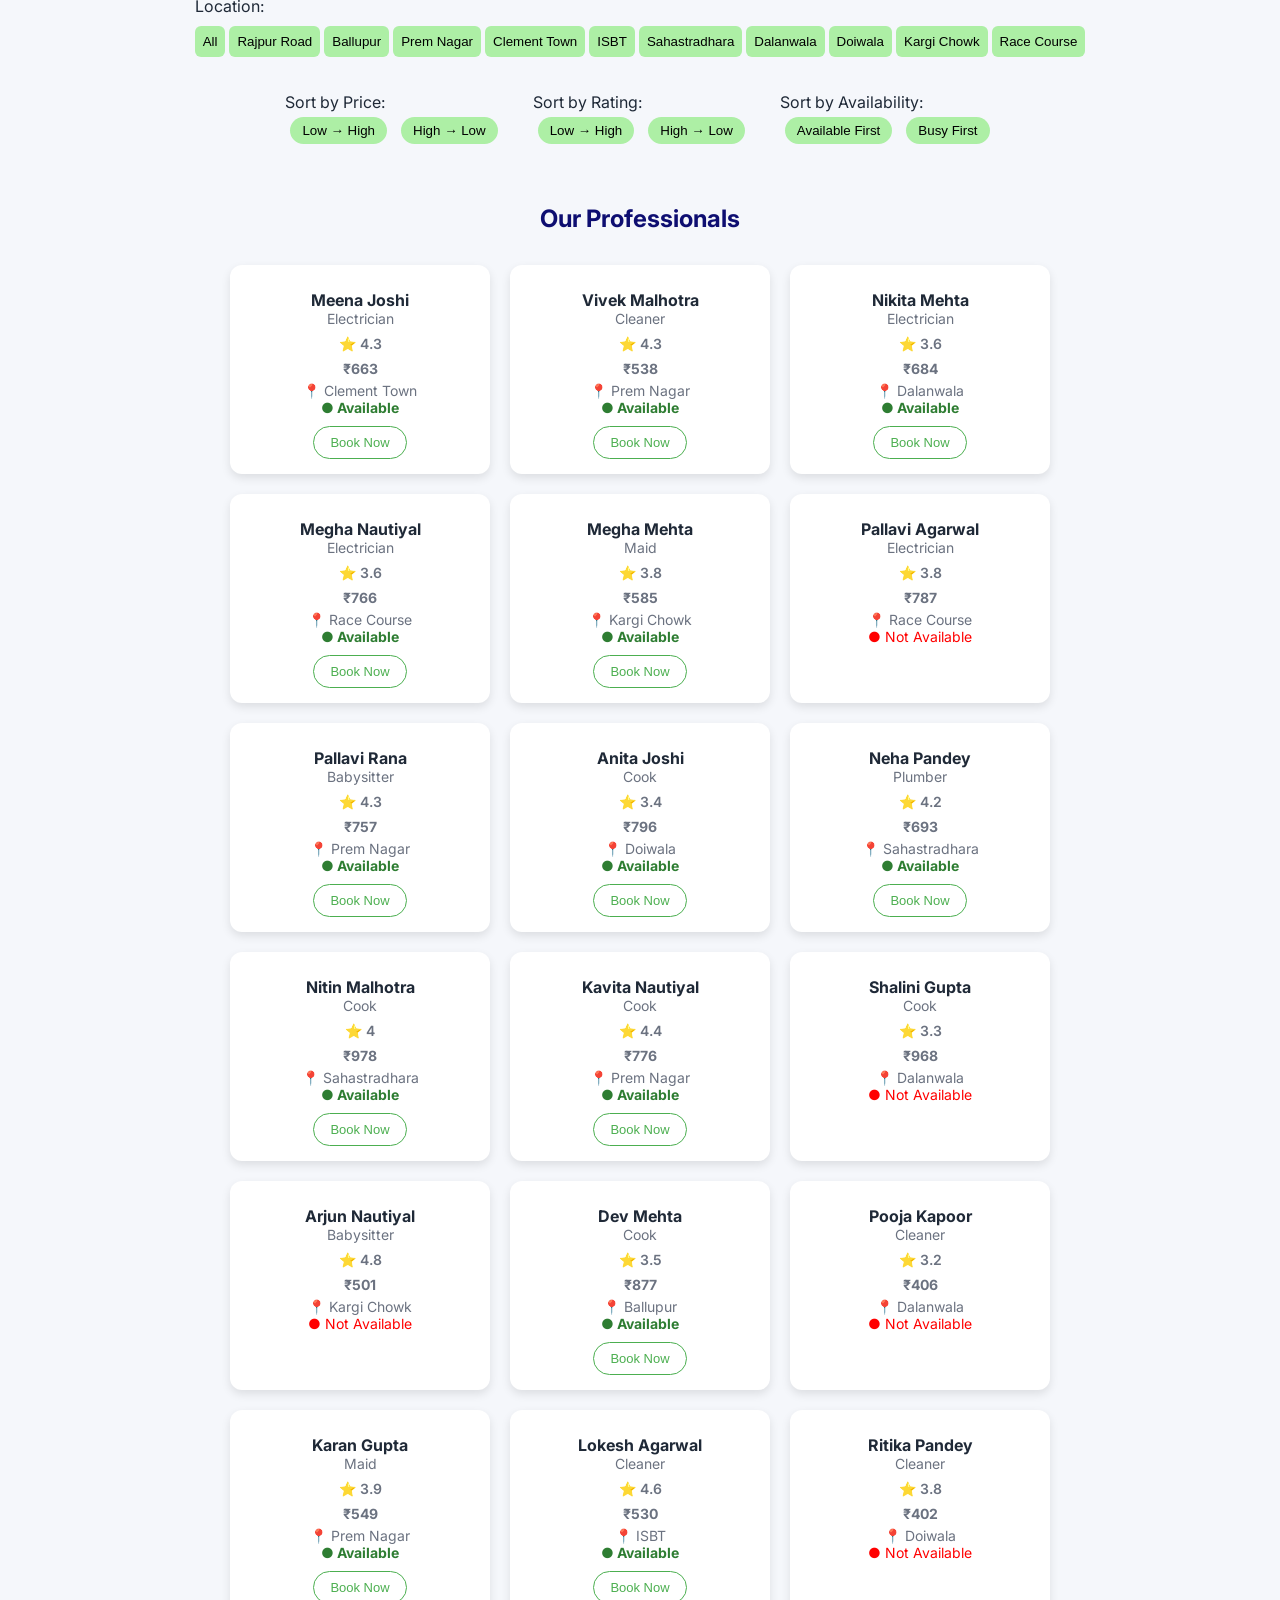
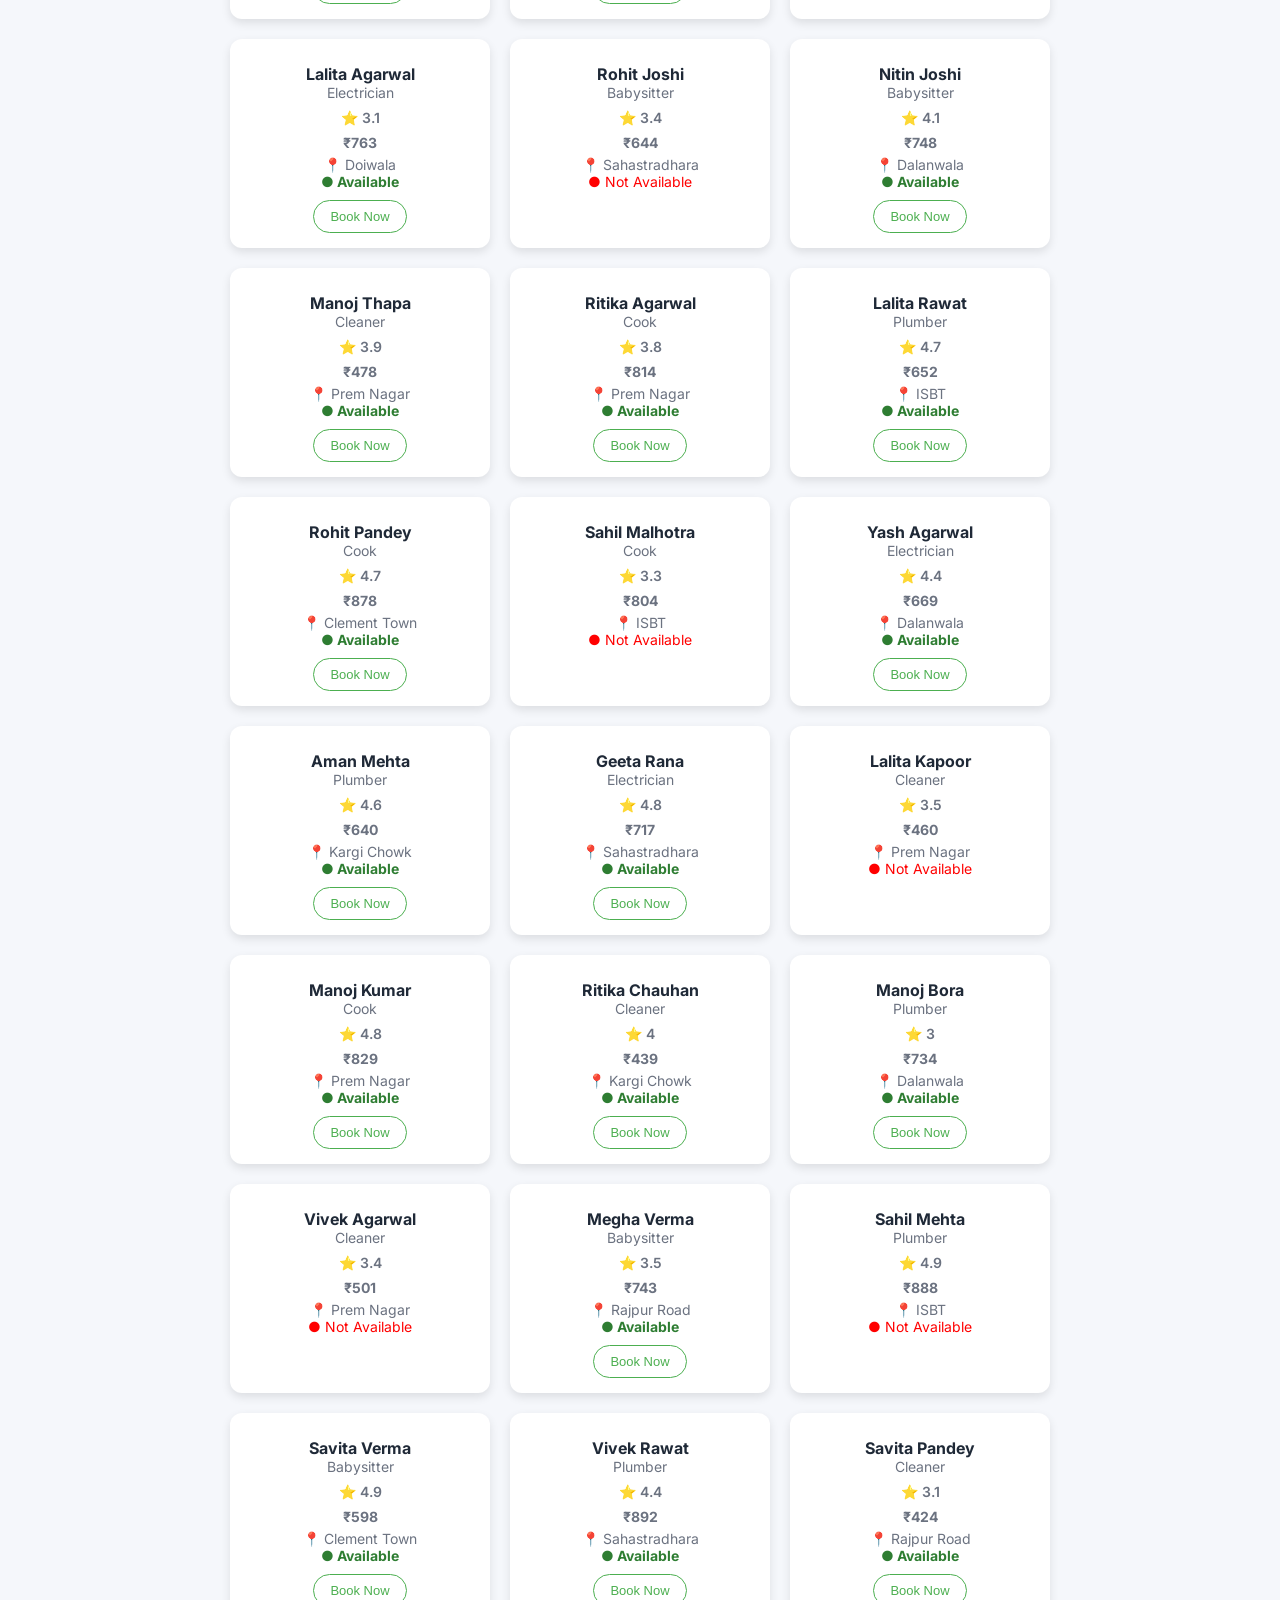
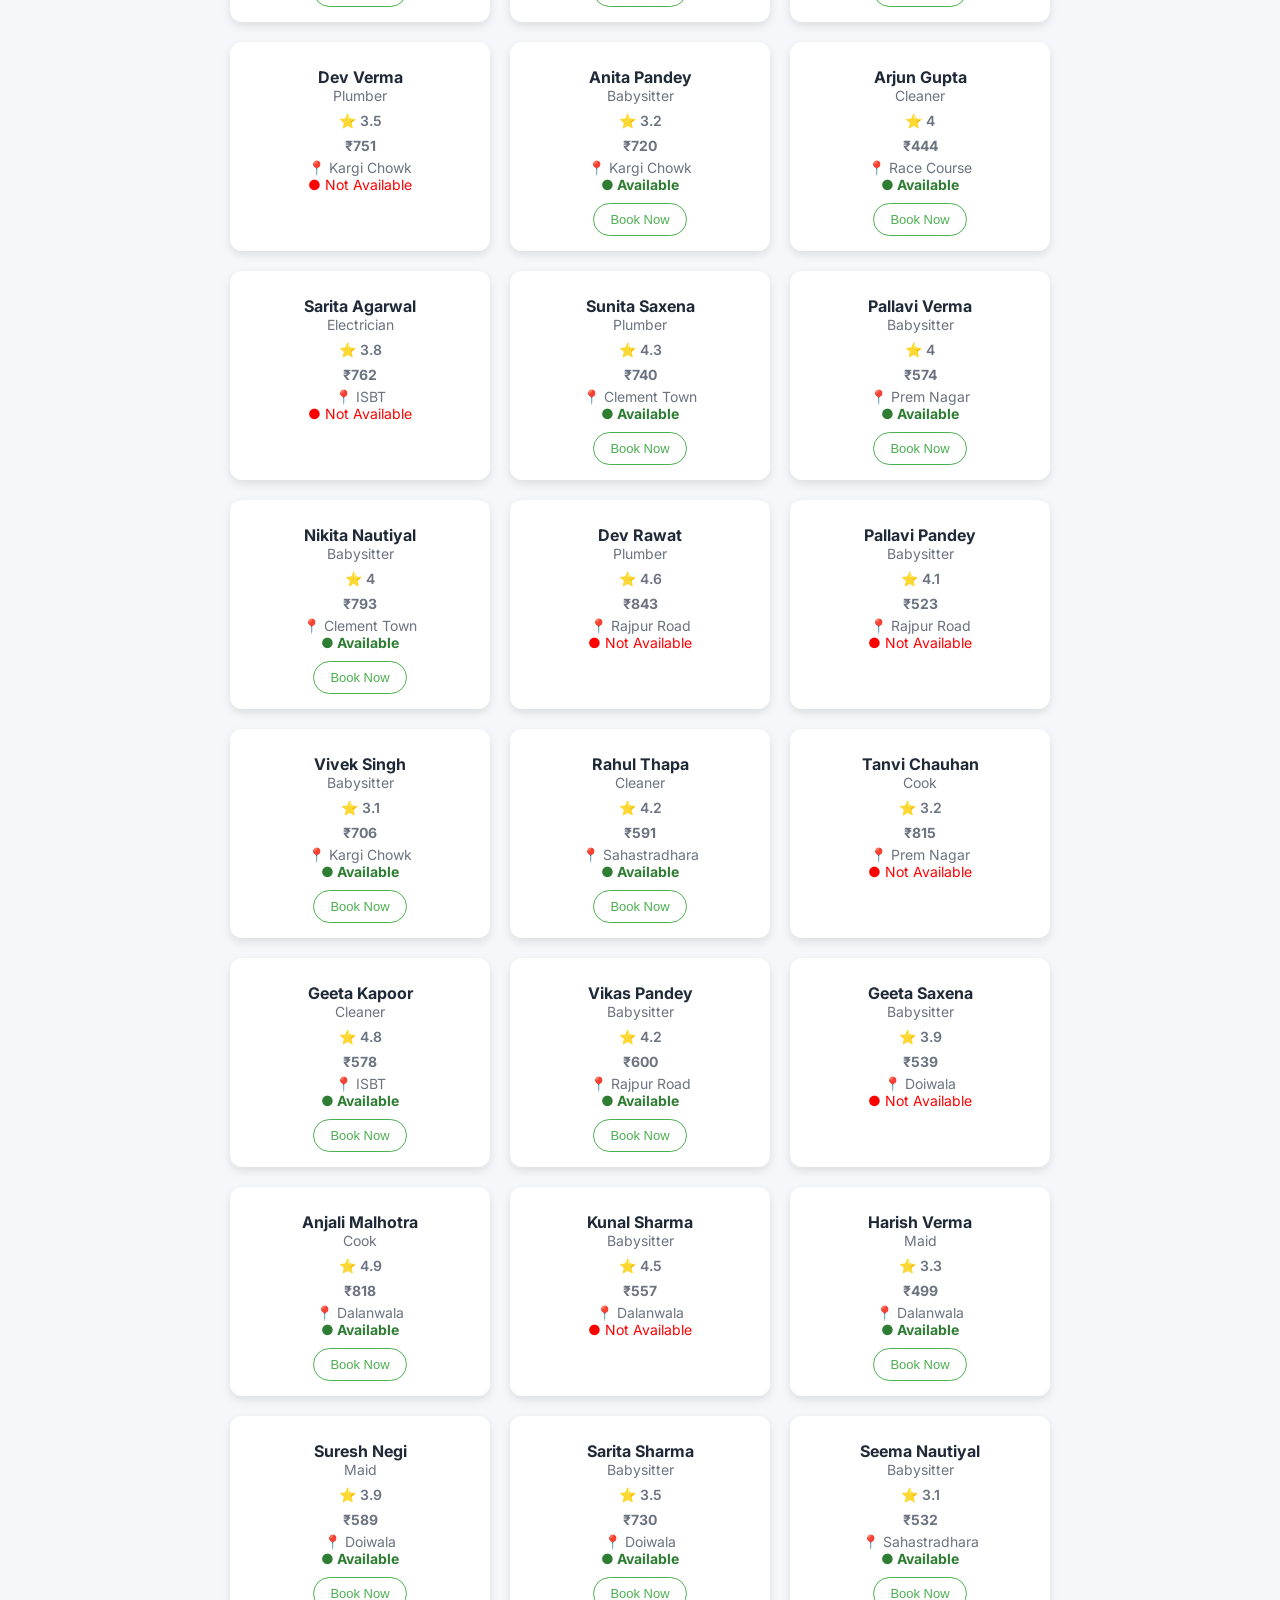
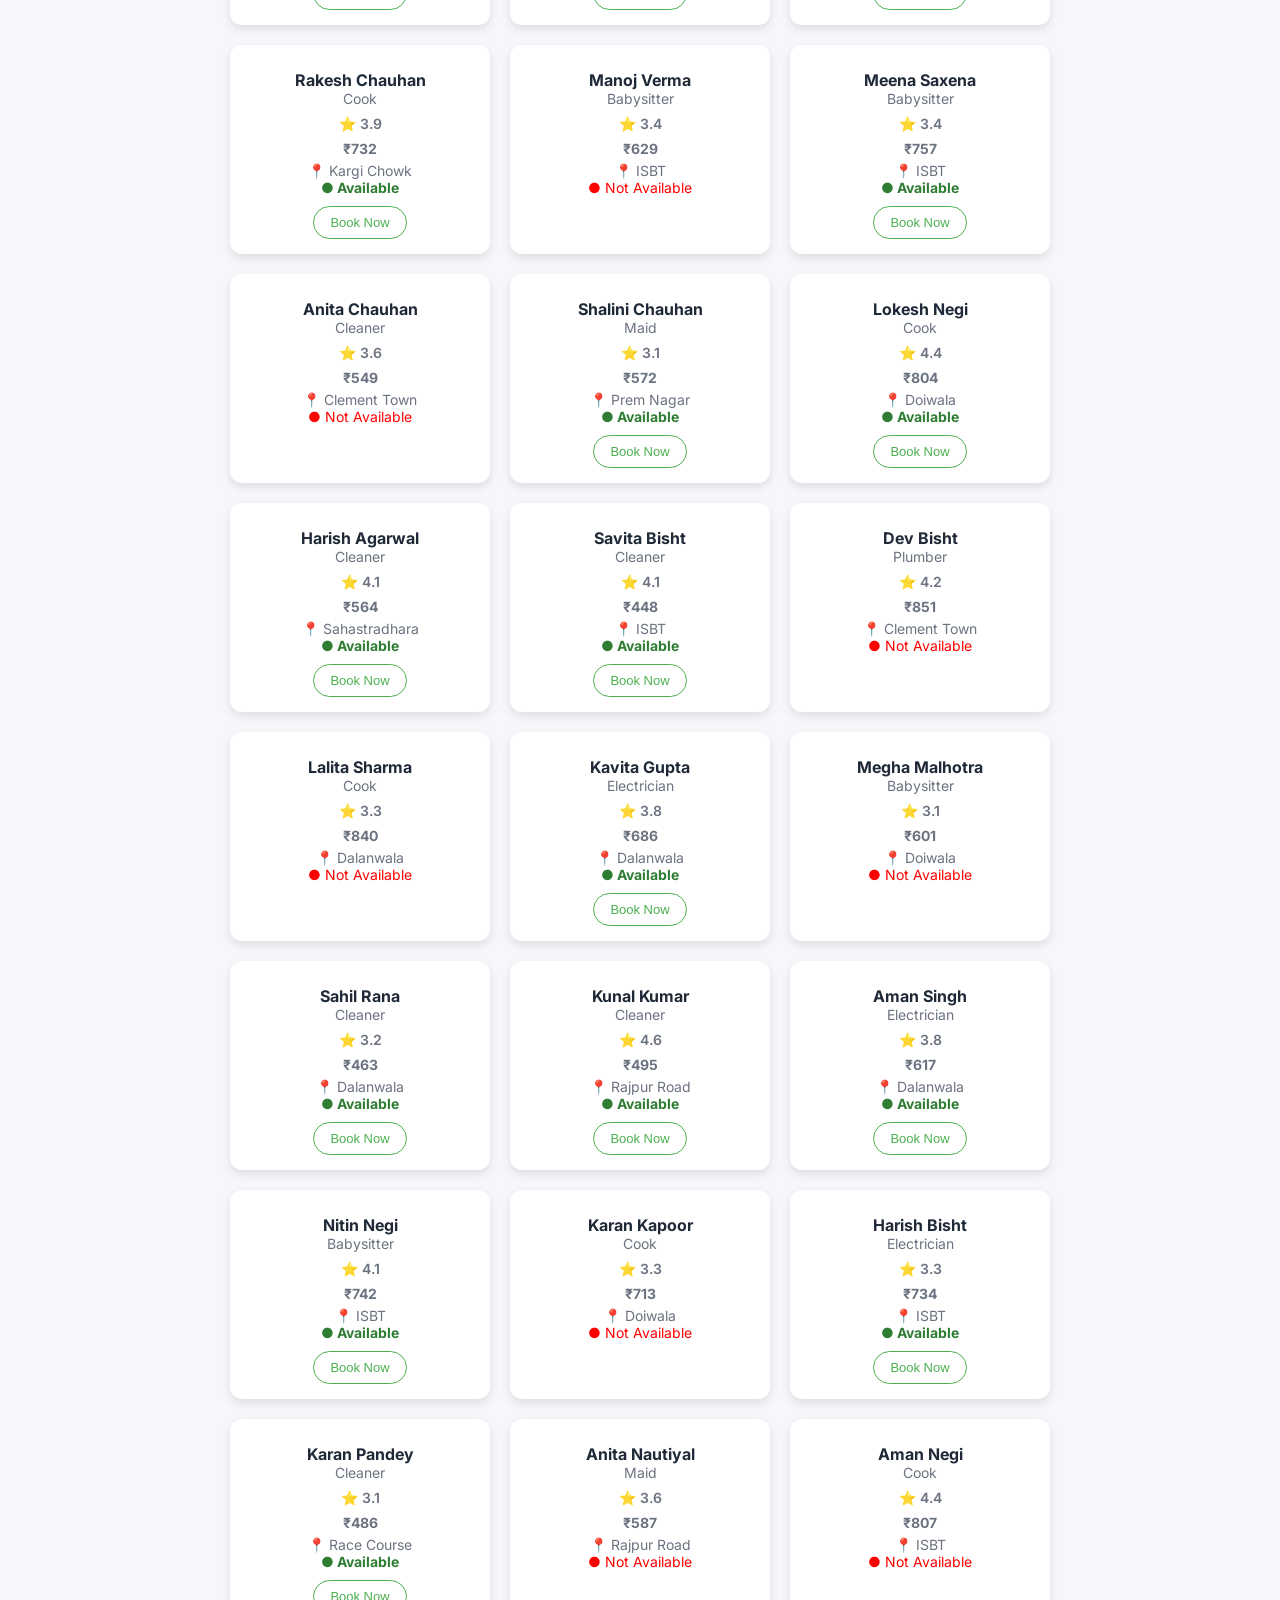
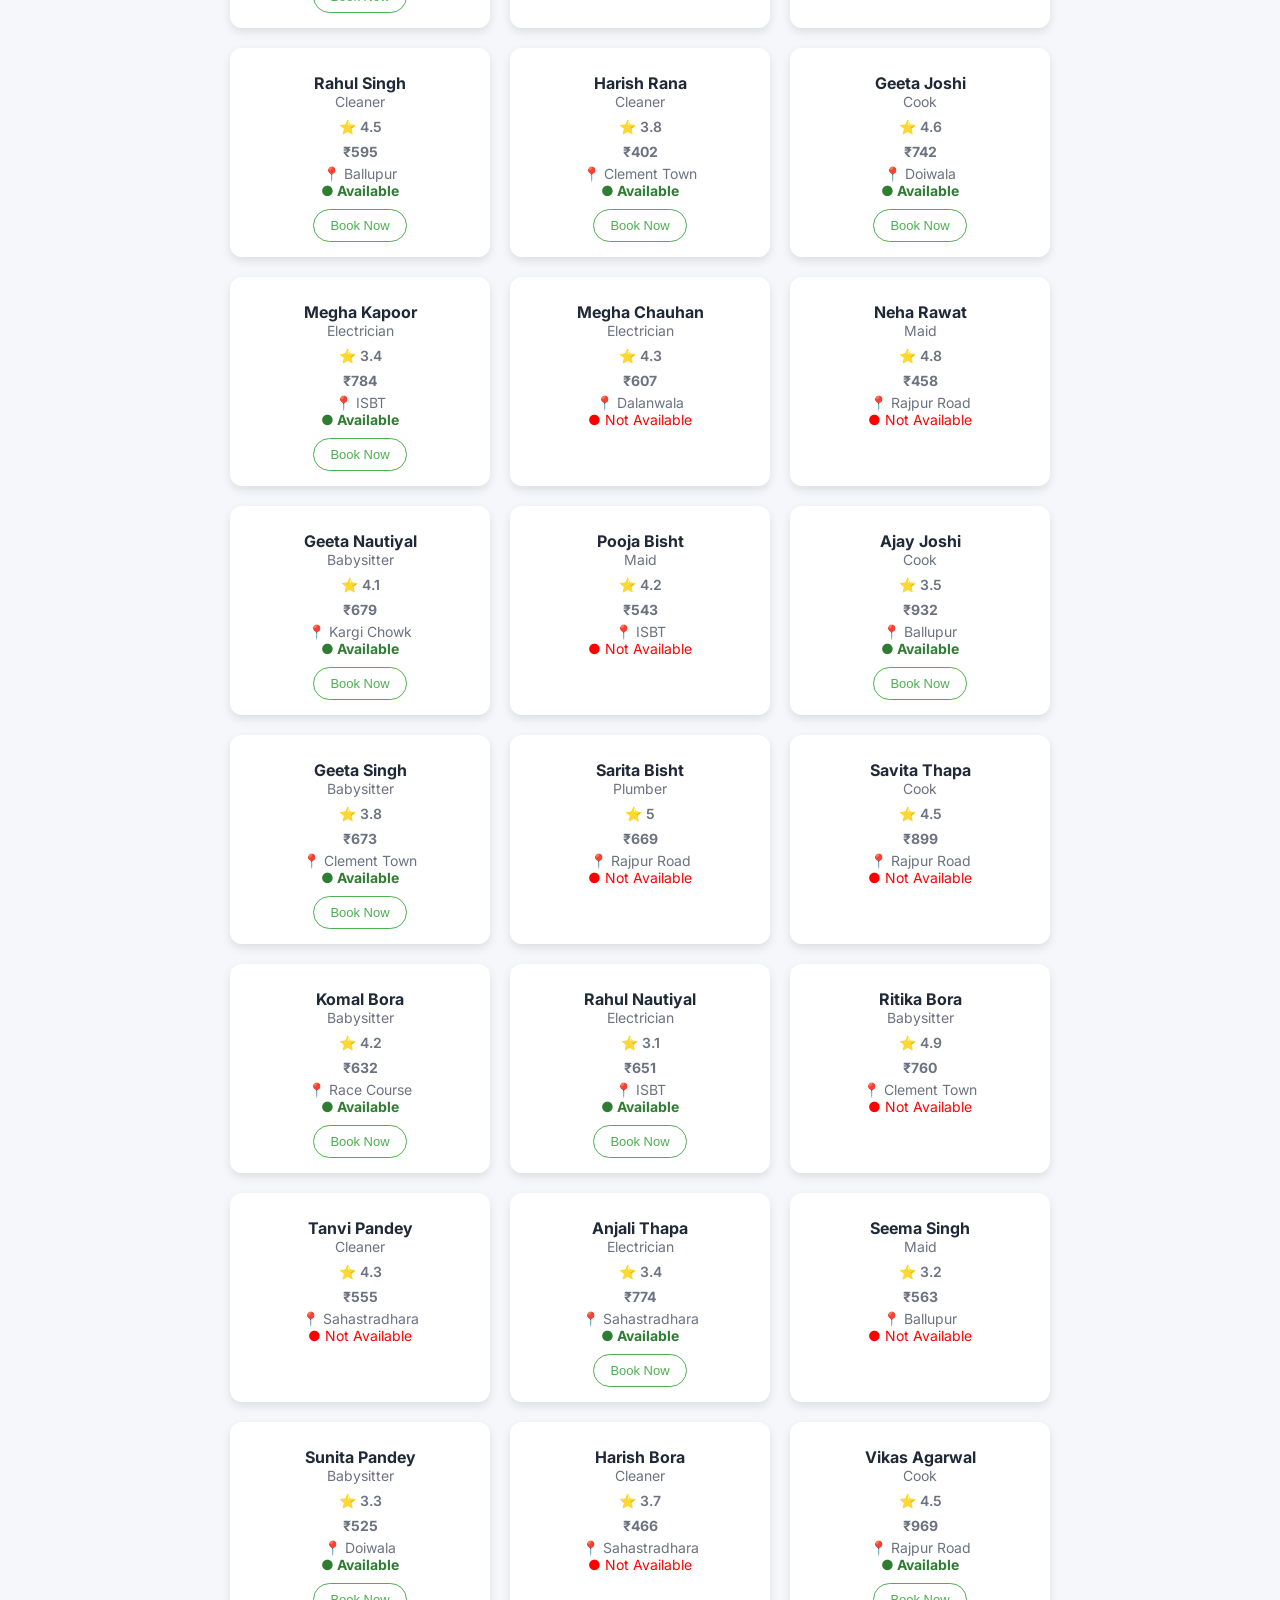
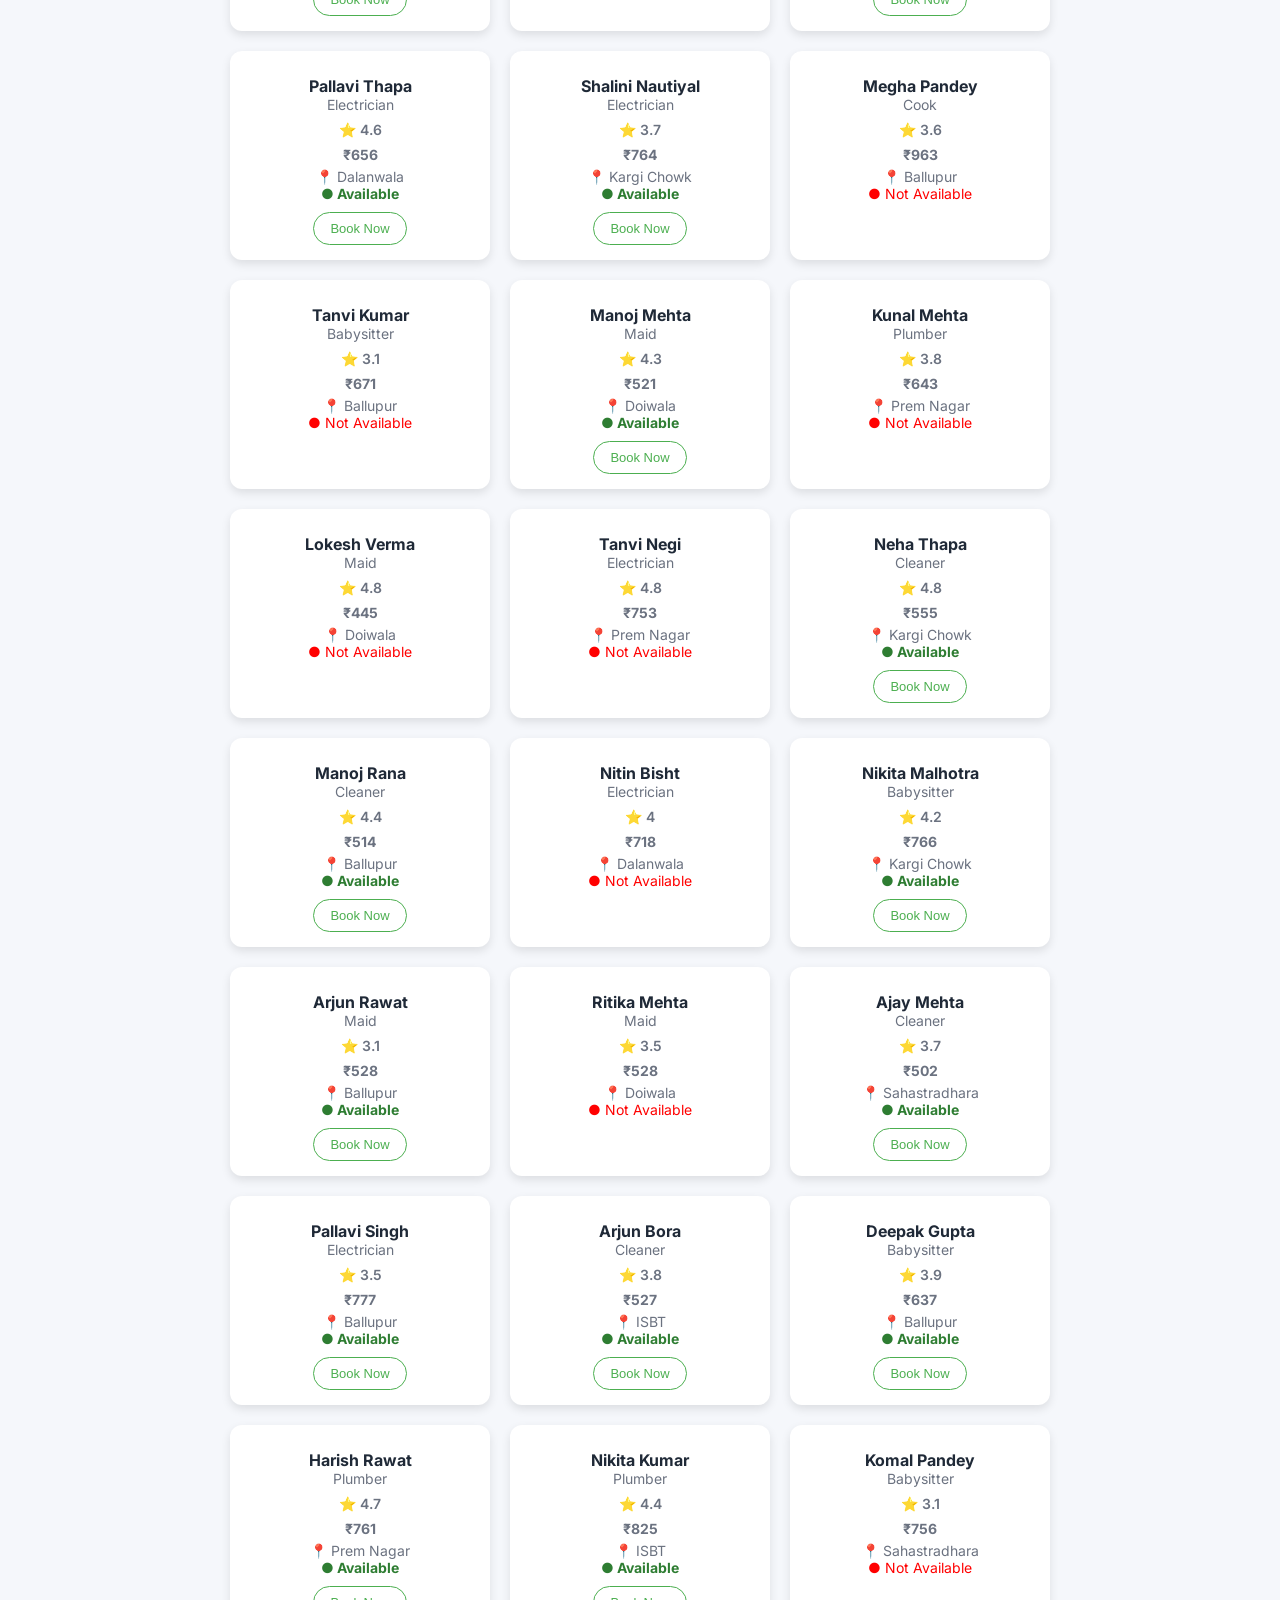
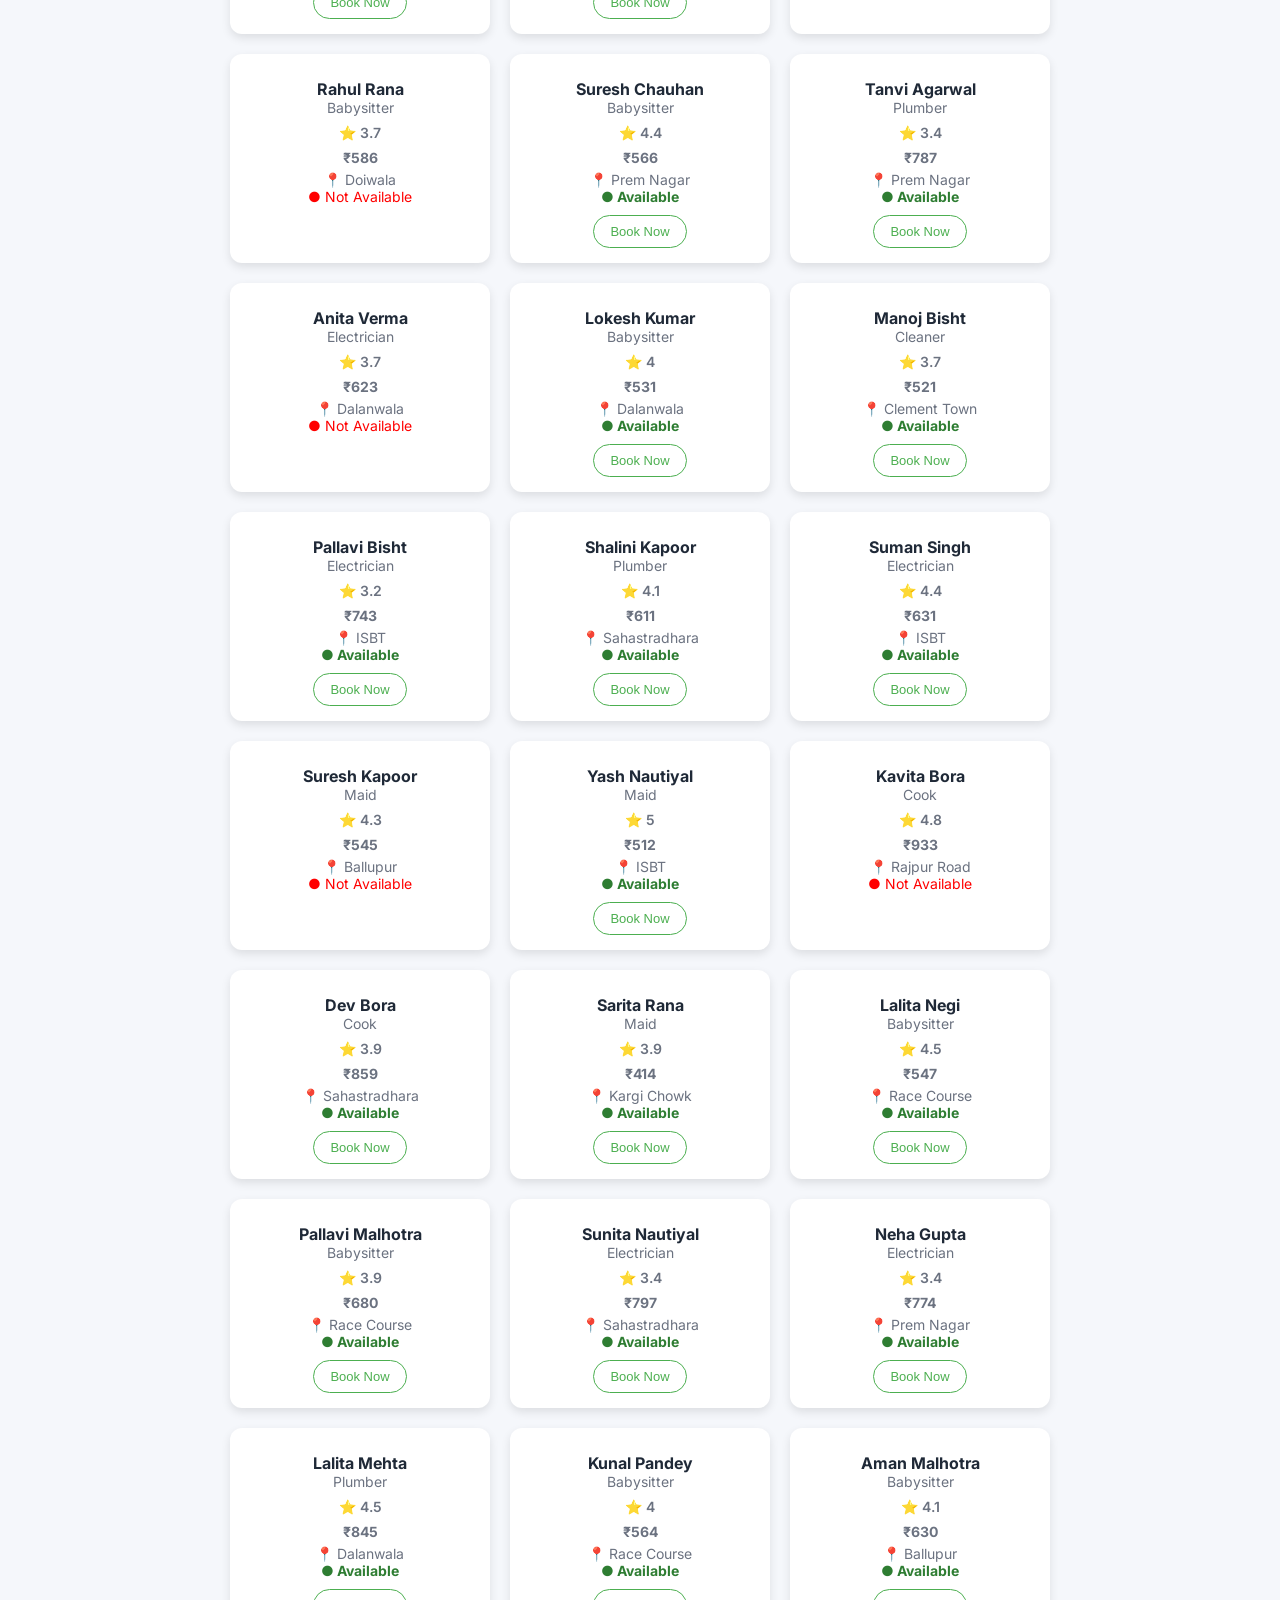
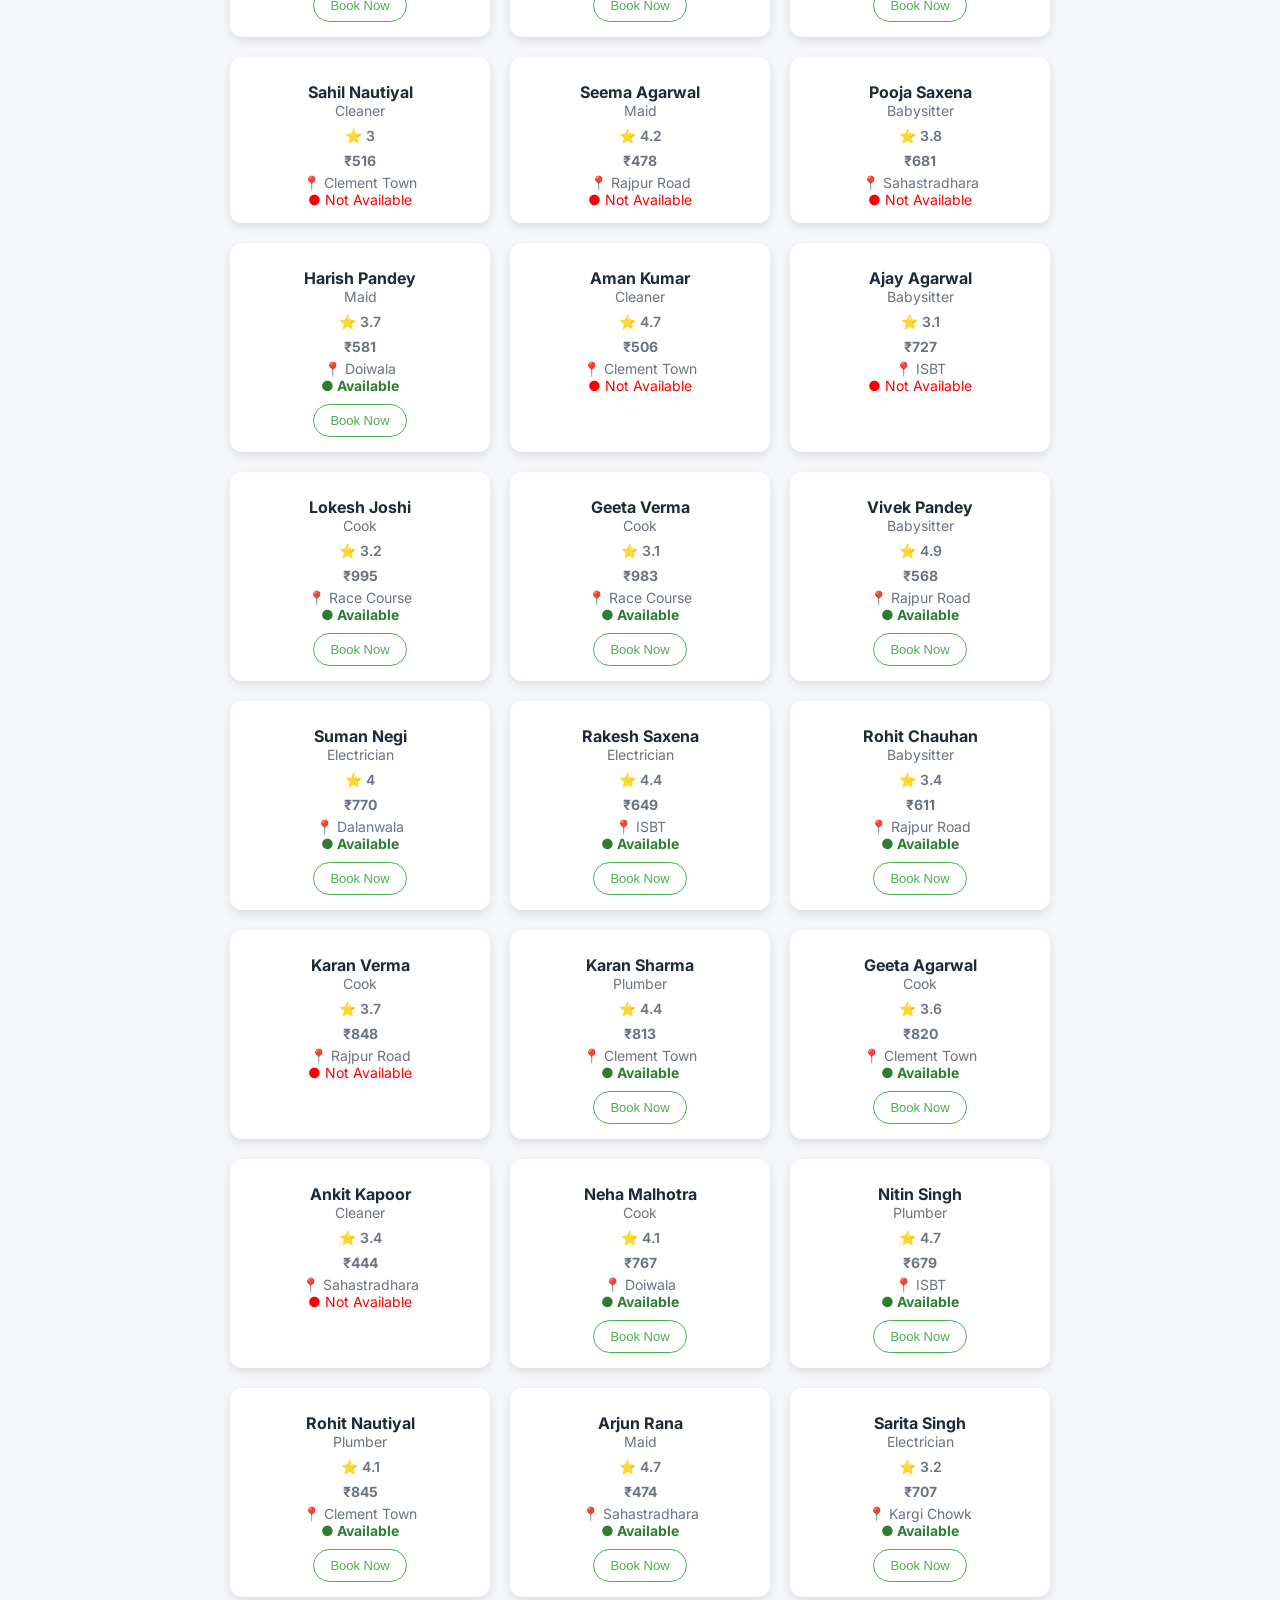
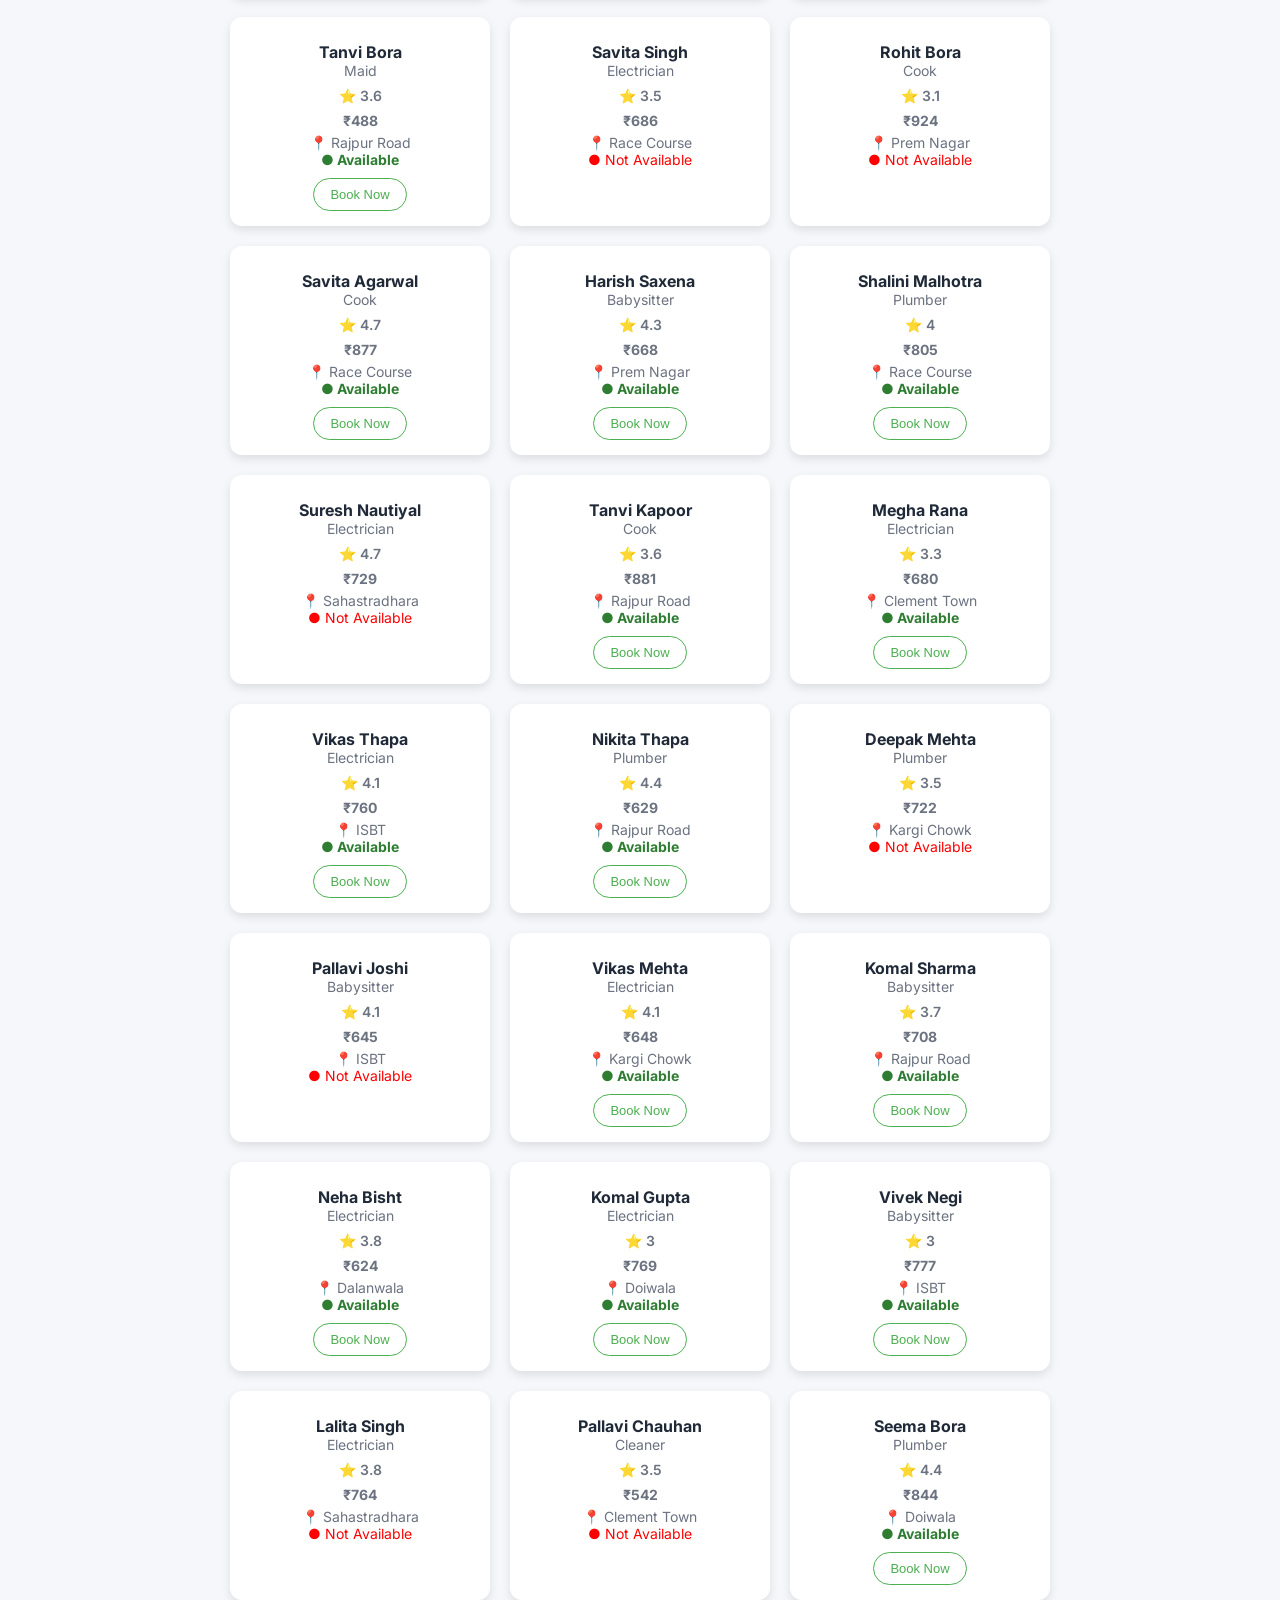
==== commit 5118274c: "added booking confirmation" ====
--- a/index.html
+++ b/index.html
@@ -18,6 +18,7 @@
     <a href="#about">About</a>
     <a href="#services">Services</a>
     <a href="#contact">Contact</a>
+    
     <span id="userDisplay"></span>
   </nav>
     <div class="buttons">
@@ -170,6 +171,10 @@
 
 </section>
 
+<div class="top-controls">
+
+<button onclick="showBookings()">View Bookings</button>
+
 <!-- FILTER -->
 <div class="filter-bar">
 
@@ -213,6 +218,7 @@
   </div>
 
 </div>
+</div>
 
 <!-- WORKERS -->
 <section class="workers">
@@ -226,15 +232,18 @@
     <h3>Book Service</h3>
     <p id="workerName"></p>
     <input id="userName" placeholder="Your Name">
-    <input type="date" id="date">
-    <button onclick="confirmBooking()">Confirm</button>
-    <button onclick="closeBooking()">Cancel</button>
-    <select id="timeSlot">
+
+<input type="date" id="bookingDate">
+
+<select id="timeSlot">
   <option>9 AM - 12 PM</option>
   <option>12 PM - 3 PM</option>
   <option>3 PM - 6 PM</option>
   <option>6 PM - 9 PM</option>
 </select>
+<p id="successMsg"></p>
+<button onclick="confirmBooking()">Confirm</button>
+<button onclick="closeBooking()">Cancel</button>
   </div>
 </div>
 
@@ -366,8 +375,15 @@
     <button onclick="closeProfile()">Close</button>
   </div>
 </div>
-
+<div id="bookingViewModal" class="modal">
+  <div class="modal-content">
+    <h3>Your Bookings</h3>
+    <div id="bookingList"></div>
+    <button onclick="this.parentElement.parentElement.style.display='none'">Close</button>
+  </div>
+</div>
 <script src="script.js"></script>
+
 </body>
 </html>
 
--- a/style.css
+++ b/style.css
@@ -847,4 +847,44 @@
 
 .status.busy {
   color: red;
-}+}
+
+.modal {
+  display: none;
+  position: fixed;
+  top: 0;
+  left: 0;
+  width: 100%;
+  height: 100%;
+  background: rgba(0,0,0,0.5);
+  justify-content: center;
+  align-items: center;
+  z-index: 1000;
+}
+
+.modal-content {
+  background: white;
+  padding: 20px;
+  border-radius: 10px;
+  width: 300px;
+}
+.top-controls {
+  display: flex;
+  flex-direction: column;
+  align-items: center;
+  gap: 15px;
+}
+
+.view-btn {
+  padding: 8px 16px;
+  border-radius: 20px;
+  border: none;
+  background: #2e7d32;
+  color: white;
+  cursor: pointer;
+}
+
+.view-btn:hover {
+  background: #1b5e20;
+}
+
